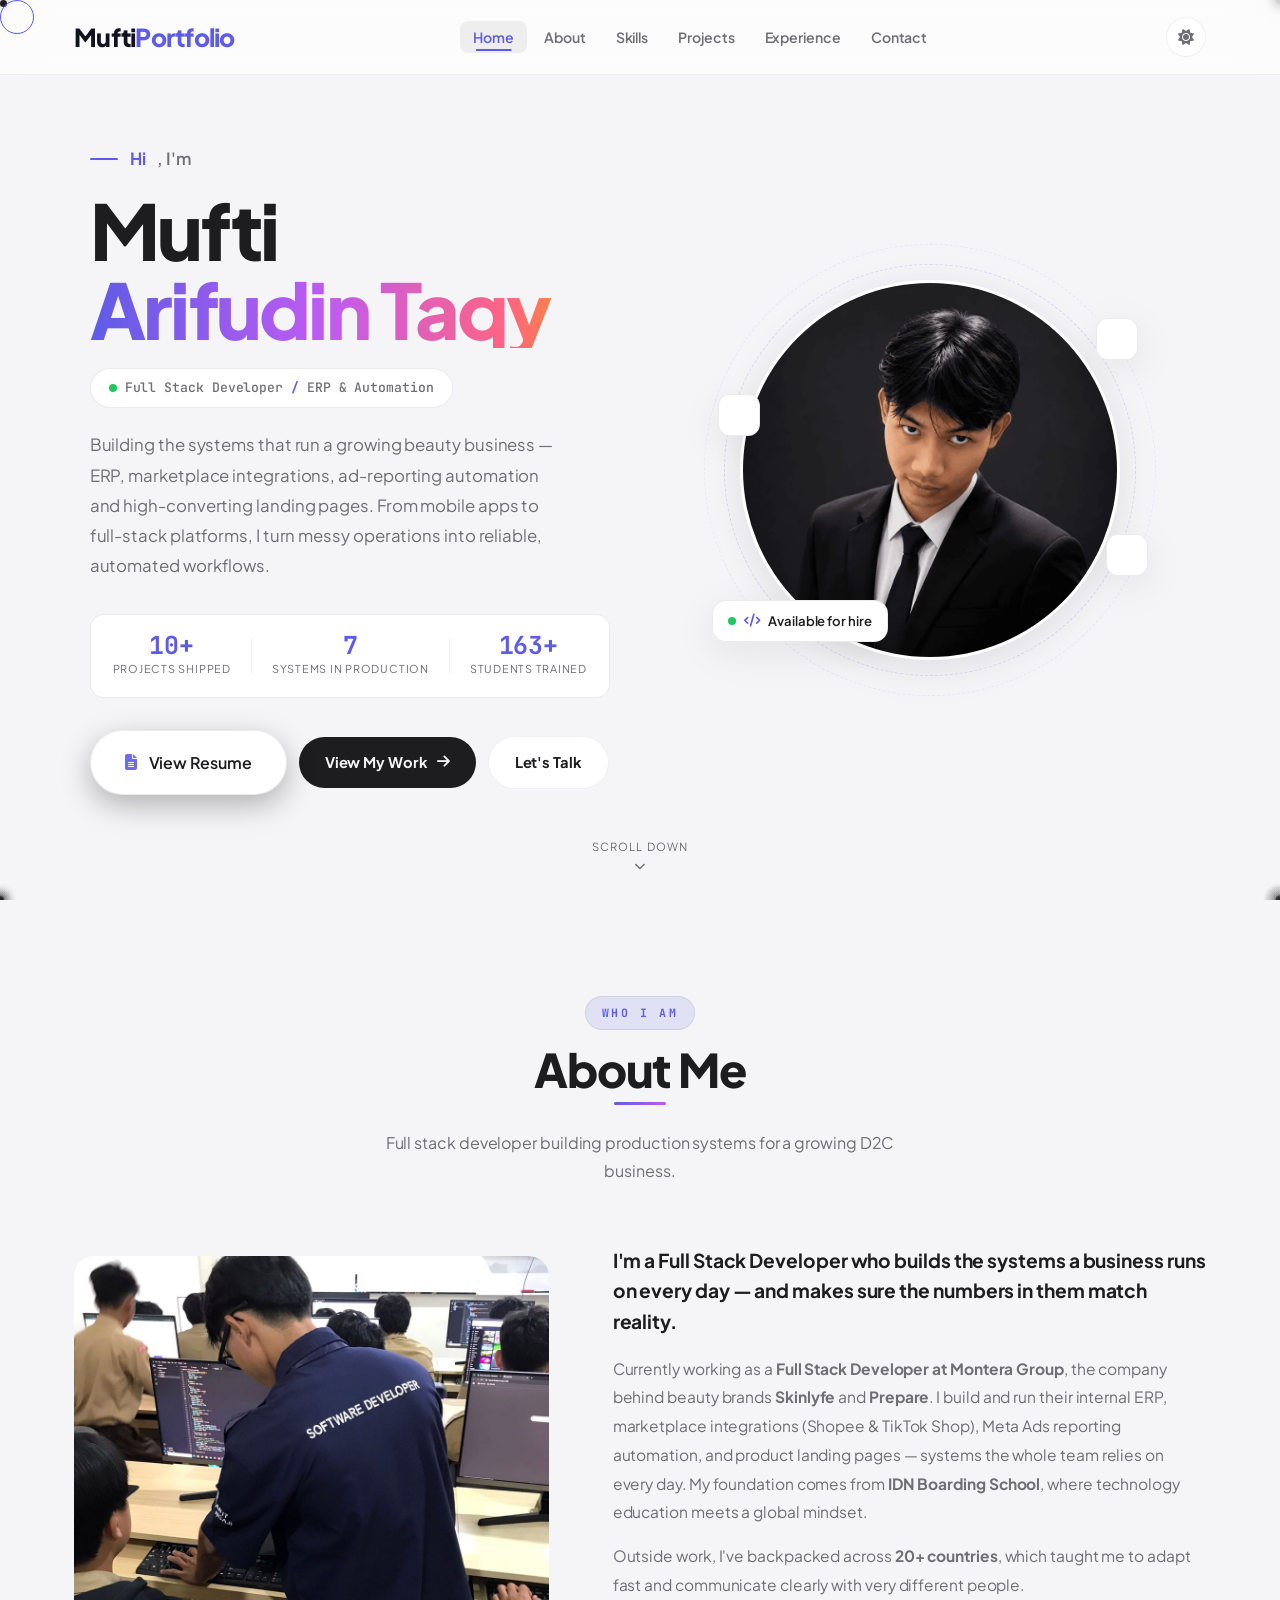
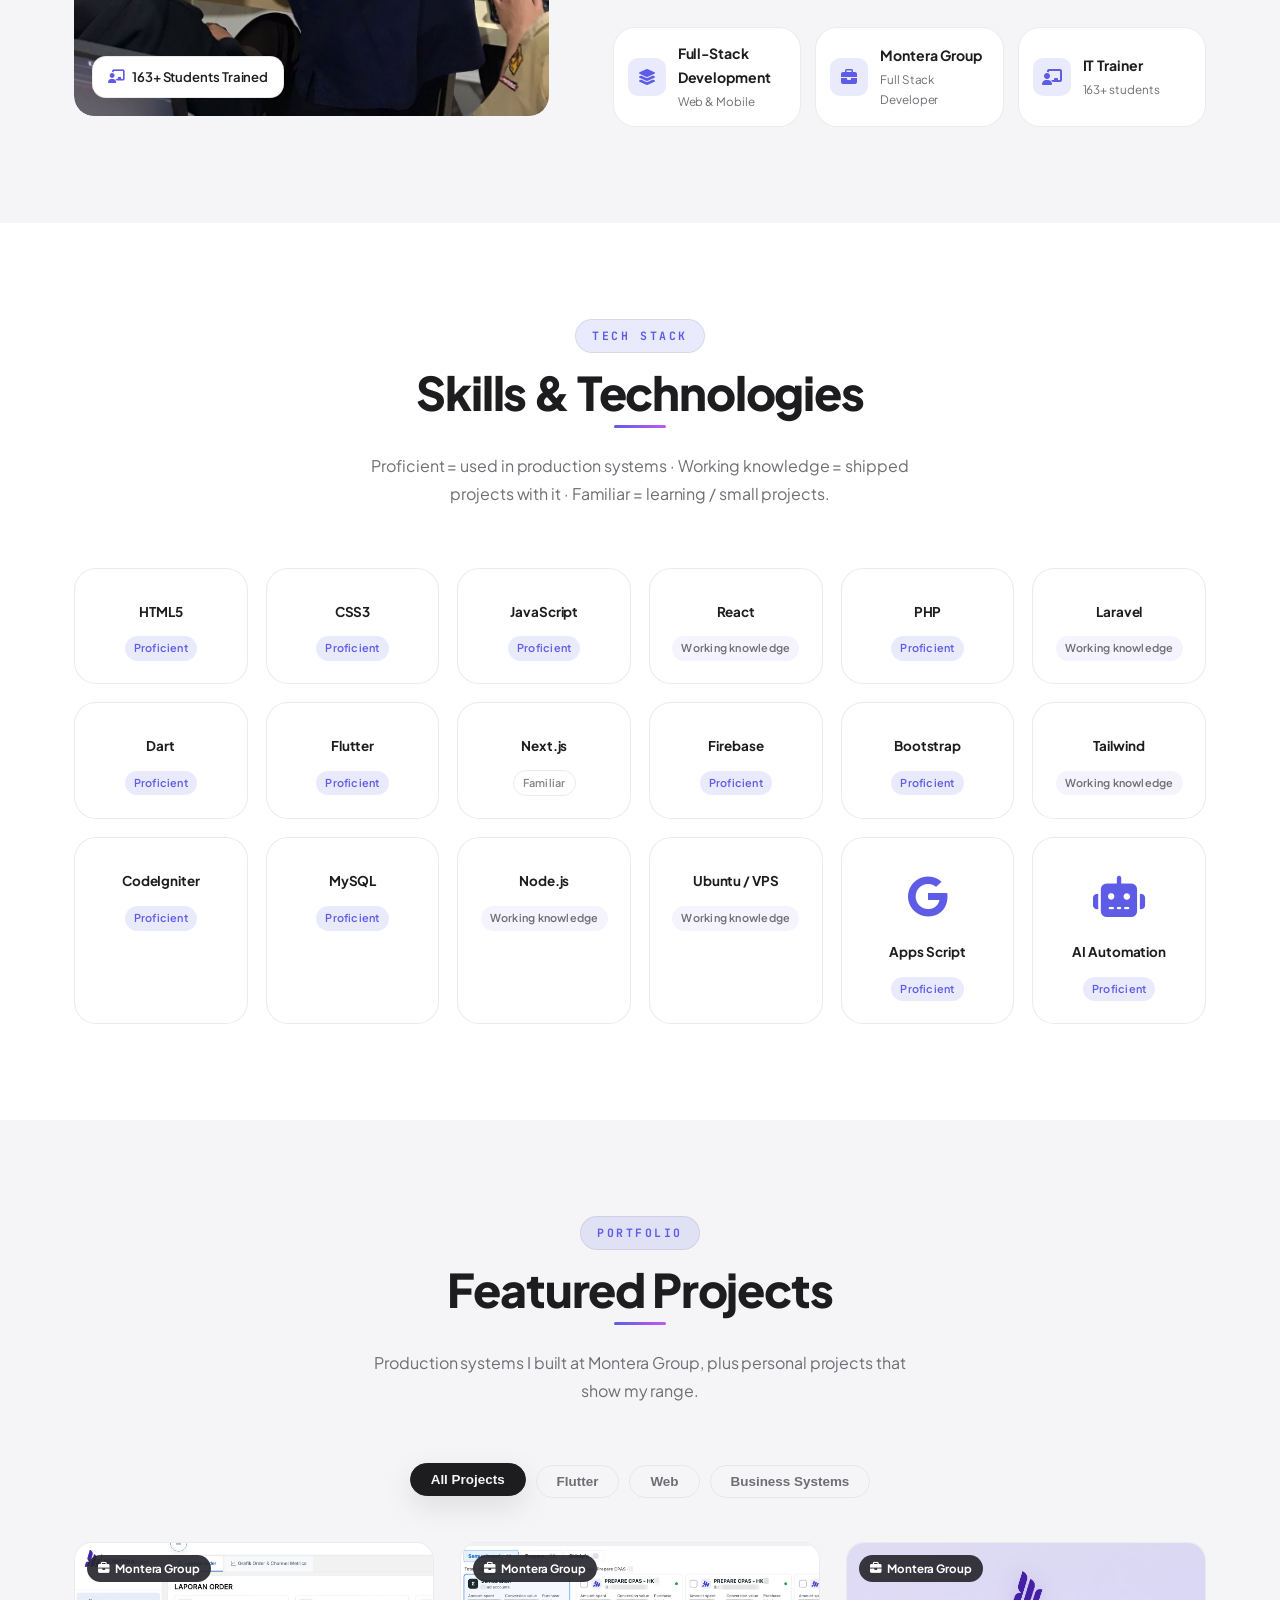
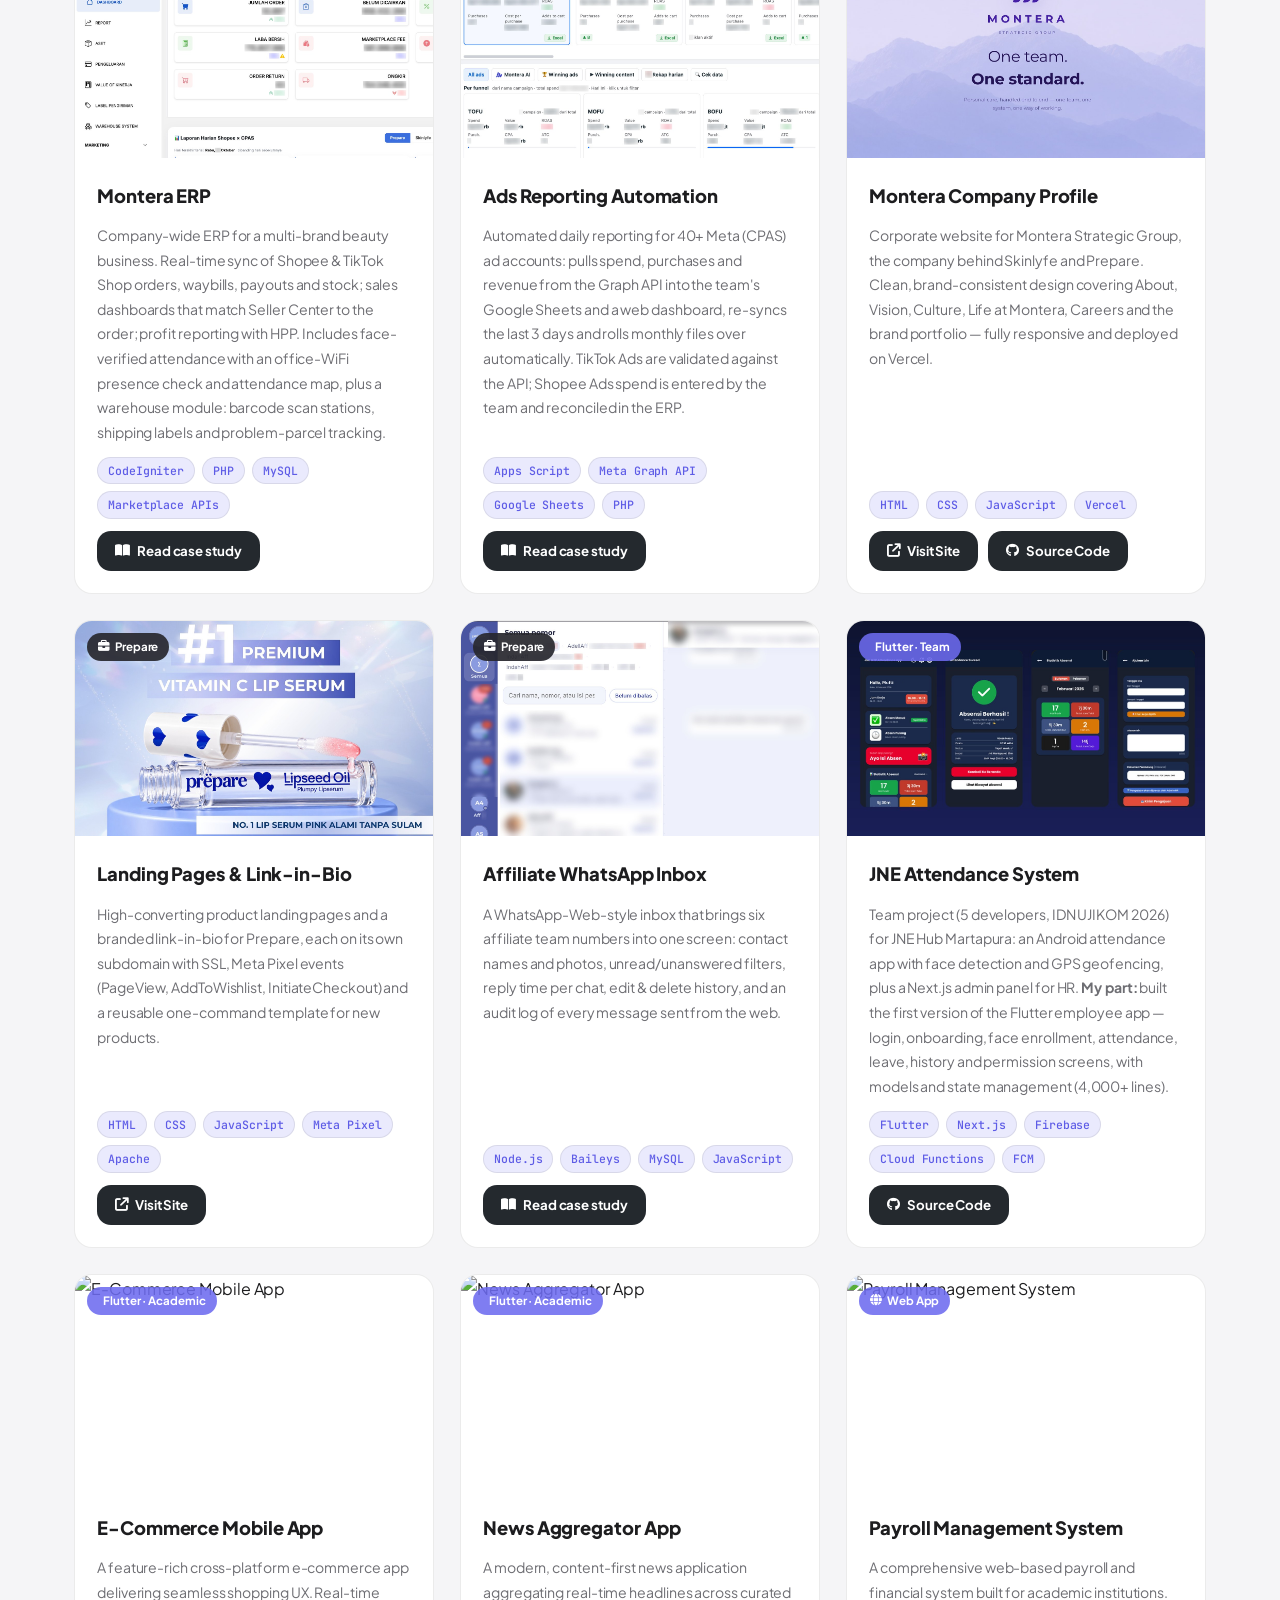
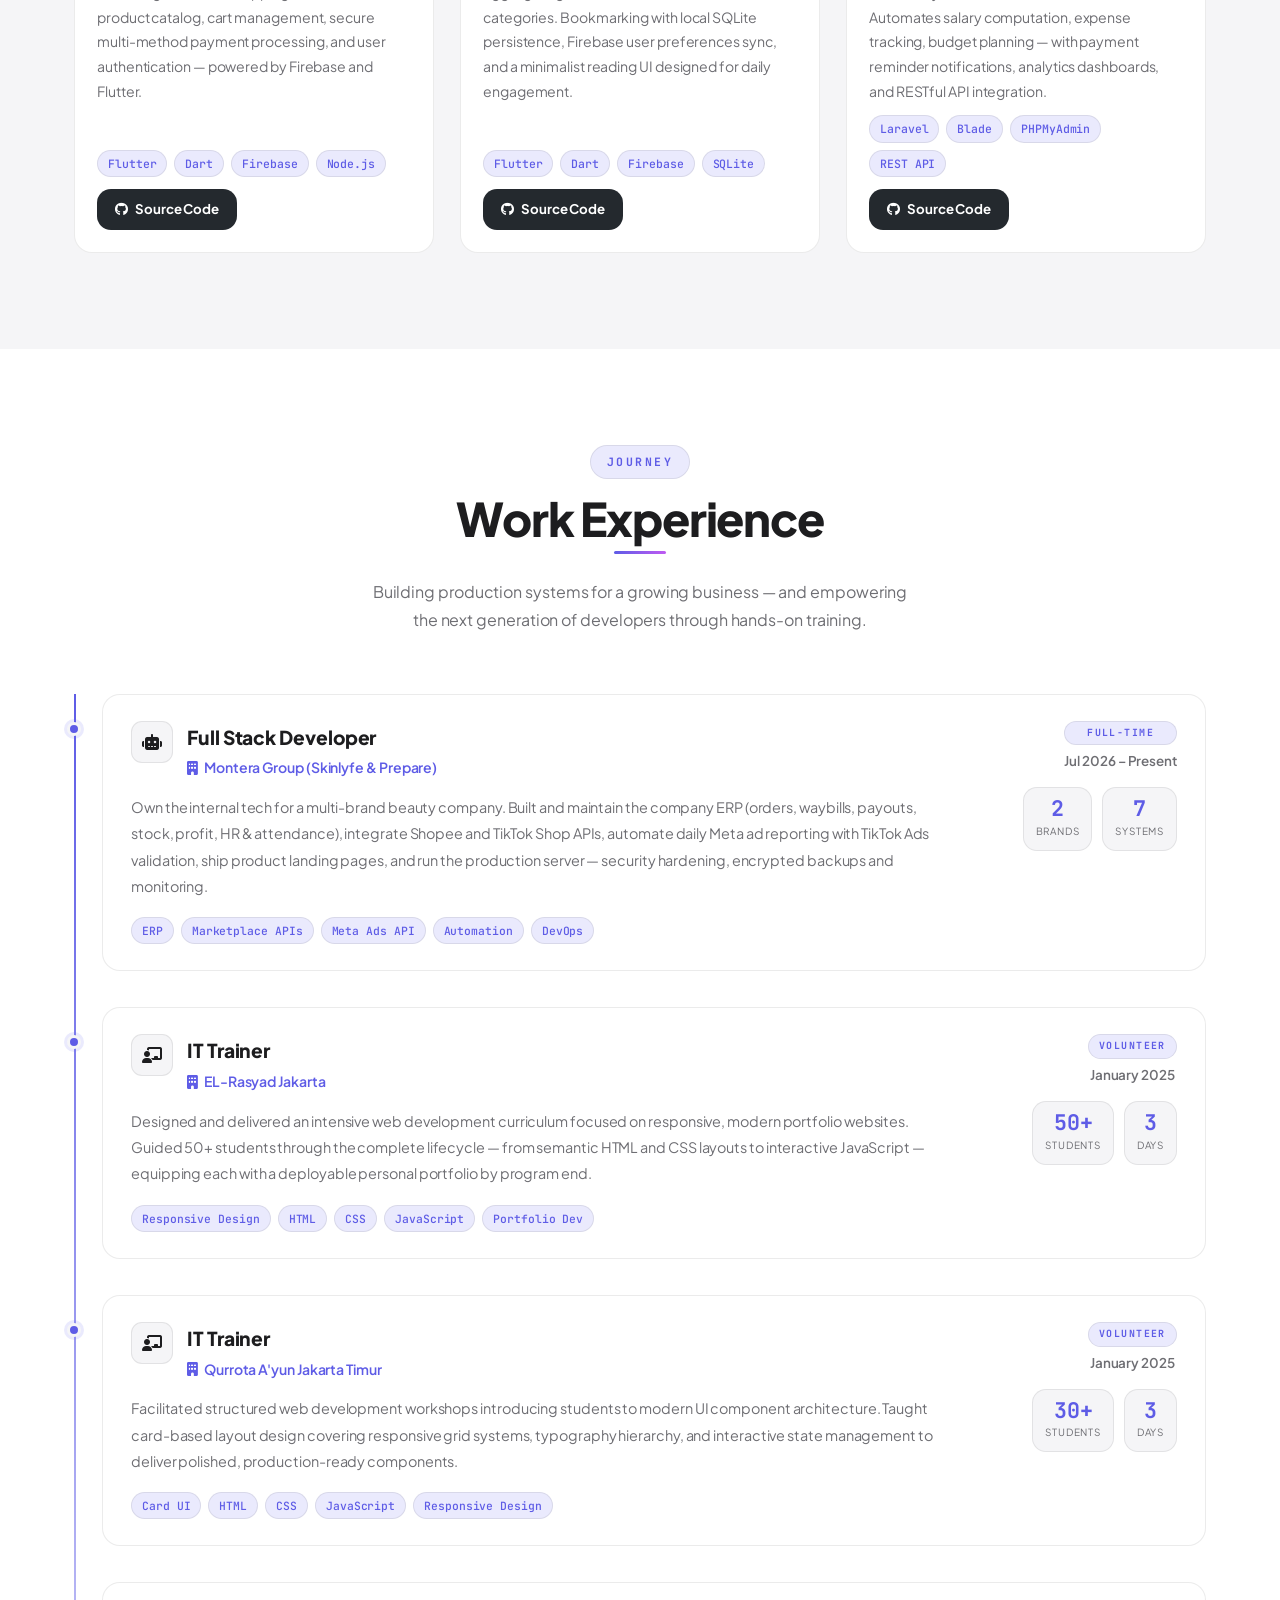
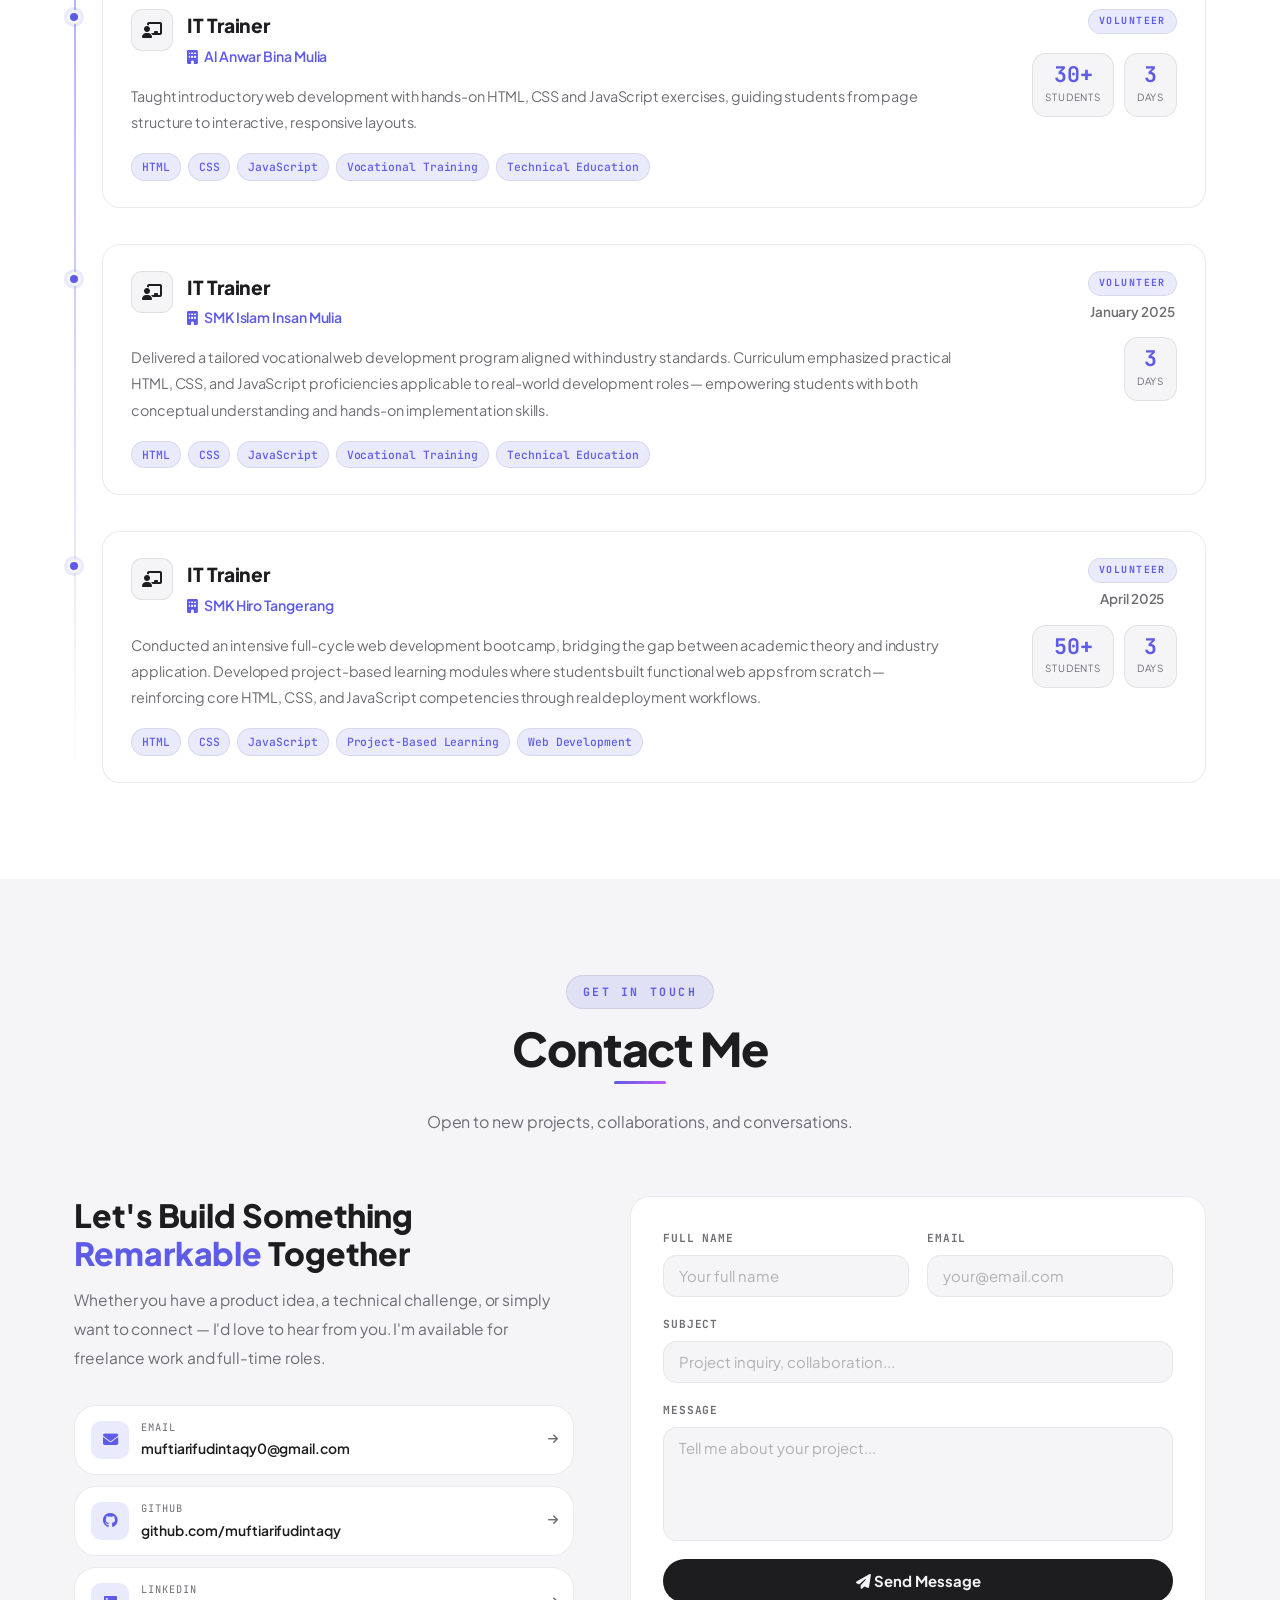
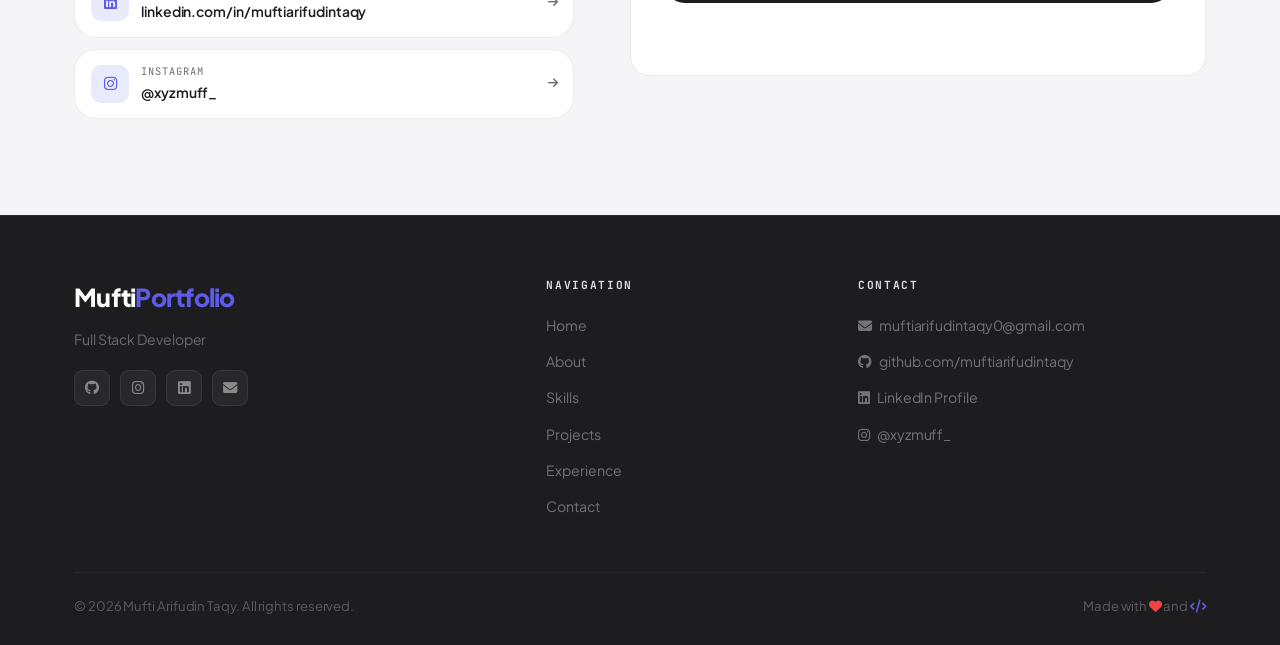
==== index.html @ ab814100 "Case study ERP/Ads/Inbox + revisi audit" ====
<!DOCTYPE html>
<html lang="en" data-theme="light">
<head>
  <meta charset="UTF-8"/>
  <meta name="viewport" content="width=device-width,initial-scale=1.0"/>
  <meta name="description" content="Mufti Arifudin Taqy — Full Stack Developer. ERP systems, marketing automation, landing pages, Flutter, Laravel, React."/>
  <title>Mufti Arifudin Taqy | Full Stack Developer</title>
  <link rel="preconnect" href="https://fonts.googleapis.com"/>
  <link rel="preconnect" href="https://fonts.gstatic.com" crossorigin/>
  <link href="https://fonts.googleapis.com/css2?family=Plus+Jakarta+Sans:wght@300;400;500;600;700;800&family=JetBrains+Mono:wght@400;500;700&display=swap" rel="stylesheet"/>
  <link rel="stylesheet" href="https://cdn.jsdelivr.net/gh/devicons/devicon@latest/devicon.min.css"/>
  <link rel="stylesheet" href="https://cdnjs.cloudflare.com/ajax/libs/font-awesome/6.4.0/css/all.min.css"/>
  <link rel="stylesheet" href="style.css"/>
  <link rel="icon" type="image/png" href="assets/images/logo.png"/>
</head>
<body>

<!-- ============================================
     PROFESSIONAL PAGE LOADER
     ============================================ -->
<div id="siteLoader">
  <div class="loader-bg"></div>
  <div class="ld-wrap" role="status" aria-label="Loading portfolio">
    <div class="ld-mark">
      <svg viewBox="0 0 120 120" aria-hidden="true">
        <defs><linearGradient id="ldGrad" x1="0" y1="0" x2="1" y2="1"><stop offset="0" stop-color="#5E5CE6"/><stop offset=".55" stop-color="#BF5AF2"/><stop offset="1" stop-color="#FF6482"/></linearGradient></defs>
        <circle class="ld-track" cx="60" cy="60" r="54"/>
        <circle class="ld-ring" id="loaderRing" cx="60" cy="60" r="54"/>
        <g class="ld-spin"><circle cx="60" cy="60" r="44" class="ld-arcs"/></g>
        <g class="ld-spin2"><circle cx="60" cy="60" r="35" class="ld-ticks"/></g>
      </svg>
      <span class="ld-mono">MT</span>
    </div>
    <div class="ld-name"><span>Mufti</span> <span>Arifudin</span> <span>Taqy</span></div>
    <div class="ld-role">Full Stack Developer</div>
    <div class="ld-meta" aria-hidden="true"><div class="ld-line"><span id="loaderBar"></span></div><span class="ld-pct" id="loaderPct">0%</span></div>
  </div>
</div>

<!-- PARTICLE CANVAS — always behind everything -->
<canvas id="particleCanvas"></canvas>

<!-- Custom Cursor -->
<div class="cursor-dot" id="cursorDot"></div>
<div class="cursor-ring" id="cursorRing"></div>

<!-- HEADER -->
<header class="header" id="header">
  <div class="container">
    <nav class="navbar">
      <a href="#home" class="logo">
        <span class="logo-mufti">Mufti</span><span class="logo-port">Portfolio</span>
      </a>
      <ul class="nav-menu" id="navMenu">
        <li><a href="#home" class="nav-link active">Home</a></li>
        <li><a href="#about" class="nav-link">About</a></li>
        <li><a href="#skills" class="nav-link">Skills</a></li>
        <li><a href="#projects" class="nav-link">Projects</a></li>
        <li><a href="#experience" class="nav-link">Experience</a></li>
        <li><a href="#contact" class="nav-link">Contact</a></li>
      </ul>
      <div class="nav-actions">
        <button class="theme-btn" id="themeBtn" aria-label="Toggle theme">
          <i class="fas fa-sun sun-icon"></i>
          <i class="fas fa-moon moon-icon"></i>
        </button>
        <button class="hamburger" id="hamburger" aria-label="Open menu">
          <span></span><span></span><span></span>
        </button>
      </div>
    </nav>
  </div>
</header>

<!-- MOBILE NAV OVERLAY — separate from header, z-index 1100 -->
<div class="nav-overlay" id="navOverlay">
  <div class="nav-overlay-bg" id="navBg"></div>
  <div class="nav-drawer" id="navDrawer">
    <!-- Drawer Header -->
    <div class="nav-drawer-header">
      <span class="nav-drawer-logo"><span class="dm">Mufti</span><span class="dp">Portfolio</span></span>
      <button class="nav-close-btn" id="navClose" aria-label="Close menu">
        <i class="fas fa-times"></i>
      </button>
    </div>
    <!-- Nav Links -->
    <div class="nav-drawer-links" id="navDrawerLinks">
      <a href="#home" class="nav-drawer-link active-mobile">
        <span class="link-num">01</span>
        <span>Home</span>
        <i class="fas fa-arrow-right link-arrow"></i>
      </a>
      <a href="#about" class="nav-drawer-link">
        <span class="link-num">02</span>
        <span>About</span>
        <i class="fas fa-arrow-right link-arrow"></i>
      </a>
      <a href="#skills" class="nav-drawer-link">
        <span class="link-num">03</span>
        <span>Skills</span>
        <i class="fas fa-arrow-right link-arrow"></i>
      </a>
      <a href="#projects" class="nav-drawer-link">
        <span class="link-num">04</span>
        <span>Projects</span>
        <i class="fas fa-arrow-right link-arrow"></i>
      </a>
      <a href="#experience" class="nav-drawer-link">
        <span class="link-num">05</span>
        <span>Experience</span>
        <i class="fas fa-arrow-right link-arrow"></i>
      </a>
      <a href="#contact" class="nav-drawer-link">
        <span class="link-num">06</span>
        <span>Contact</span>
        <i class="fas fa-arrow-right link-arrow"></i>
      </a>
    </div>
    <!-- Drawer Footer -->
    <div class="nav-drawer-footer">
      <p>Connect with me</p>
      <div class="nav-drawer-socials">
        <a href="https://github.com/muftiarifudintaqy" target="_blank" rel="noopener noreferrer" aria-label="GitHub"><i class="fab fa-github"></i></a>
        <a href="https://www.linkedin.com/in/muftiarifudintaqy" target="_blank" rel="noopener noreferrer" aria-label="LinkedIn"><i class="fab fa-linkedin"></i></a>
        <a href="https://www.instagram.com/xyzmuff_/" target="_blank" rel="noopener noreferrer" aria-label="Instagram"><i class="fab fa-instagram"></i></a>
        <a href="mailto:muftiarifudintaqy0@gmail.com" aria-label="Email"><i class="fas fa-envelope"></i></a>
      </div>
    </div>
  </div>
</div>

<!-- HERO -->
<section id="home" class="hero">
  <div class="container">
    <div class="hero-inner">
      <div class="hero-text">
        <div class="hero-greeting">
          <span class="greeting-dash"></span>
          <span class="greeting-word" id="greetingWord">Hello</span>
          <span class="greeting-im">, I'm</span>
        </div>
        <h1 class="hero-name">
          <span class="name-first">Mufti</span>
          <span class="name-last">Arifudin Taqy</span>
        </h1>
        <div class="hero-role-pill">
          <span class="role-dot"></span>
          <span>Full Stack Developer</span>
          <span class="role-slash">/</span>
          <span>ERP &amp; Automation</span>
        </div>
        <p class="hero-desc">Building the systems that run a growing beauty business — ERP, marketplace integrations, ad-reporting automation and high-converting landing pages. From mobile apps to full-stack platforms, I turn messy operations into reliable, automated workflows.</p>
        <div class="hero-stats">
          <div class="stat-item"><span class="stat-n">10+</span><span class="stat-l">Projects Shipped</span></div>
          <div class="stat-sep"></div>
          <div class="stat-item"><span class="stat-n">7</span><span class="stat-l">Systems in Production</span></div>
          <div class="stat-sep"></div>
          <div class="stat-item"><span class="stat-n">163+</span><span class="stat-l">Students Trained</span></div>
        </div>
       <div class="hero-cta">

  <a 
    href="assets/images/Mufti_Arifudin_Taqy_CV.pdf" 
    target="_blank" rel="noopener noreferrer"
    class="hero-btn resume-btn"
  >
  
  <i class="fa-solid fa-file-lines"></i>
  <span>View Resume</span>
</a>
  <a href="#projects" class="btn-primary">
    <span>View My Work</span>
    <i class="fas fa-arrow-right"></i>
  </a>

  <a href="#contact" class="btn-outline">
    <span>Let's Talk</span>
  </a>
        </div>
      </div>
      <div class="hero-visual">
        <div class="avatar-wrapper">
          <div class="avatar-glow"></div>
          <div class="avatar-orbit orbit-1"></div>
          <div class="avatar-orbit orbit-2"></div>
          <img src="assets/images/mufti-hero.jpg" alt="Mufti Arifudin Taqy" class="avatar-img"/>
          <div class="avatar-badge">
            <span class="badge-dot"></span>
            <i class="fas fa-code"></i>
            <span>Available for hire</span>
          </div>
          <!-- Floating tech icons -->
          <div class="float-icon fi-1"><i class="devicon-flutter-plain"></i></div>
          <div class="float-icon fi-2"><i class="devicon-laravel-plain"></i></div>
          <div class="float-icon fi-3"><i class="devicon-react-original"></i></div>
        </div>
      </div>
    </div>
  </div>
  <div class="scroll-hint"><a href="#about"><span>Scroll Down</span><i class="fas fa-chevron-down"></i></a></div>
</section>

<!-- ABOUT -->
<section id="about" class="about section">
  <div class="container">
    <div class="sec-head center">
      <span class="sec-tag">Who I Am</span>
      <h2 class="sec-title">About Me</h2>
      <p class="sec-sub">Full stack developer building production systems for a growing D2C business.</p>
    </div>
    <div class="about-grid">
      <div class="about-img-col">
        <div class="about-img-wrap">
          <img src="assets/images/mufti-about.jpg" alt="Mufti mentoring students in a coding class" class="about-img" loading="lazy"/>
          <div class="about-img-badge"><i class="fas fa-chalkboard-user"></i><span>163+ Students Trained</span></div>
        </div>
      </div>
      <div class="about-text-col">
        <p class="about-lead">I'm a <strong>Full Stack Developer</strong> who builds the systems a business runs on every day — and makes sure the numbers in them match reality.</p>
        <p class="about-body">Currently working as a <strong>Full Stack Developer at Montera Group</strong>, the company behind beauty brands <strong>Skinlyfe</strong> and <strong>Prepare</strong>. I build and run their internal ERP, marketplace integrations (Shopee &amp; TikTok Shop), Meta Ads reporting automation, and product landing pages — systems the whole team relies on every day. My foundation comes from <strong>IDN Boarding School</strong>, where technology education meets a global mindset.</p>
        <p class="about-body">Outside work, I've backpacked across <strong>20+ countries</strong>, which taught me to adapt fast and communicate clearly with very different people.</p>
        <div class="about-cards">
          <div class="acard"><div class="acard-icon"><i class="fas fa-layer-group"></i></div><div><h4>Full-Stack Development</h4><p>Web & Mobile</p></div></div>
          <div class="acard"><div class="acard-icon"><i class="fas fa-briefcase"></i></div><div><h4>Montera Group</h4><p>Full Stack Developer</p></div></div>
          <div class="acard"><div class="acard-icon"><i class="fas fa-chalkboard-user"></i></div><div><h4>IT Trainer</h4><p>163+ students</p></div></div>
        </div>
      </div>
    </div>
  </div>
</section>

<!-- SKILLS -->
<section id="skills" class="skills section alt-bg">
  <div class="container">
    <div class="sec-head center">
      <span class="sec-tag">Tech Stack</span>
      <h2 class="sec-title">Skills & Technologies</h2>
      <p class="sec-sub">Proficient = used in production systems · Working knowledge = shipped projects with it · Familiar = learning / small projects.</p>
    </div>
    <div class="skills-grid">
      <div class="skill-card" data-delay="0"><div class="sk-icon"><i class="devicon-html5-plain"></i></div><span class="sk-name">HTML5</span><span class="sk-level lv-pro">Proficient</span></div>
      <div class="skill-card" data-delay="1"><div class="sk-icon"><i class="devicon-css3-plain"></i></div><span class="sk-name">CSS3</span><span class="sk-level lv-pro">Proficient</span></div>
      <div class="skill-card" data-delay="2"><div class="sk-icon"><i class="devicon-javascript-plain"></i></div><span class="sk-name">JavaScript</span><span class="sk-level lv-pro">Proficient</span></div>
      <div class="skill-card" data-delay="3"><div class="sk-icon"><i class="devicon-react-original"></i></div><span class="sk-name">React</span><span class="sk-level lv-work">Working knowledge</span></div>
      <div class="skill-card" data-delay="4"><div class="sk-icon"><i class="devicon-php-plain"></i></div><span class="sk-name">PHP</span><span class="sk-level lv-pro">Proficient</span></div>
      <div class="skill-card" data-delay="5"><div class="sk-icon"><i class="devicon-laravel-plain"></i></div><span class="sk-name">Laravel</span><span class="sk-level lv-work">Working knowledge</span></div>
      <div class="skill-card" data-delay="6"><div class="sk-icon"><i class="devicon-dart-plain"></i></div><span class="sk-name">Dart</span><span class="sk-level lv-pro">Proficient</span></div>
      <div class="skill-card" data-delay="7"><div class="sk-icon"><i class="devicon-flutter-plain"></i></div><span class="sk-name">Flutter</span><span class="sk-level lv-pro">Proficient</span></div>
      <div class="skill-card" data-delay="8"><div class="sk-icon"><i class="devicon-nextjs-plain"></i></div><span class="sk-name">Next.js</span><span class="sk-level lv-fam">Familiar</span></div>
      <div class="skill-card" data-delay="9"><div class="sk-icon"><i class="devicon-firebase-plain"></i></div><span class="sk-name">Firebase</span><span class="sk-level lv-pro">Proficient</span></div>
      <div class="skill-card" data-delay="10"><div class="sk-icon"><i class="devicon-bootstrap-plain"></i></div><span class="sk-name">Bootstrap</span><span class="sk-level lv-pro">Proficient</span></div>
      <div class="skill-card" data-delay="11"><div class="sk-icon"><i class="devicon-tailwindcss-plain"></i></div><span class="sk-name">Tailwind</span><span class="sk-level lv-work">Working knowledge</span></div>
      <div class="skill-card" data-delay="12"><div class="sk-icon"><i class="devicon-codeigniter-plain"></i></div><span class="sk-name">CodeIgniter</span><span class="sk-level lv-pro">Proficient</span></div>
      <div class="skill-card" data-delay="13"><div class="sk-icon"><i class="devicon-mysql-plain"></i></div><span class="sk-name">MySQL</span><span class="sk-level lv-pro">Proficient</span></div>
      <div class="skill-card" data-delay="14"><div class="sk-icon"><i class="devicon-nodejs-plain"></i></div><span class="sk-name">Node.js</span><span class="sk-level lv-work">Working knowledge</span></div>
      <div class="skill-card" data-delay="15"><div class="sk-icon"><i class="devicon-linux-plain"></i></div><span class="sk-name">Ubuntu / VPS</span><span class="sk-level lv-work">Working knowledge</span></div>
      <div class="skill-card" data-delay="16"><div class="sk-icon"><i class="fab fa-google"></i></div><span class="sk-name">Apps Script</span><span class="sk-level lv-pro">Proficient</span></div>
      <div class="skill-card" data-delay="17"><div class="sk-icon"><i class="fas fa-robot"></i></div><span class="sk-name">AI Automation</span><span class="sk-level lv-pro">Proficient</span></div>
    </div>
  </div>
</section>

<!-- PROJECTS -->
<section id="projects" class="projects section">
  <div class="container">
    <div class="sec-head center">
      <span class="sec-tag">Portfolio</span>
      <h2 class="sec-title">Featured Projects</h2>
      <p class="sec-sub">Production systems I built at Montera Group, plus personal projects that show my range.</p>
    </div>
    <div class="proj-filter">
      <button class="filter-btn active" data-filter="all">All Projects</button>
      <button class="filter-btn" data-filter="flutter">Flutter</button>
      <button class="filter-btn" data-filter="web">Web</button>
      <button class="filter-btn" data-filter="business">Business Systems</button>
    </div>
    <div class="projects-grid">
      <div class="proj-card" data-category="business">
        <div class="proj-img-wrap">
          <img src="assets/images/proj-erp.jpg" alt="Montera ERP" loading="lazy"/>
          
          <div class="proj-badge biz-badge"><i class="fas fa-briefcase"></i> Montera Group</div>
        </div>
        <div class="proj-body">
          <h3 class="proj-title">Montera ERP</h3>
          <p class="proj-desc">Company-wide ERP for a multi-brand beauty business. Real-time sync of Shopee &amp; TikTok Shop orders, waybills, payouts and stock; sales dashboards that match Seller Center to the order; profit reporting with HPP. Includes face-verified attendance with an office-WiFi presence check and attendance map, plus a warehouse module: barcode scan stations, shipping labels and problem-parcel tracking.</p>
          <div class="proj-tech"><span>CodeIgniter</span><span>PHP</span><span>MySQL</span><span>Marketplace APIs</span></div>
          <a href="case-erp.html" class="proj-cta"><i class="fas fa-book-open"></i> Read case study</a>
        </div>
      </div>
      <div class="proj-card" data-category="business">
        <div class="proj-img-wrap">
          <img src="assets/images/proj-ads.jpg" alt="Ads reporting automation" loading="lazy"/>
          
          <div class="proj-badge biz-badge"><i class="fas fa-briefcase"></i> Montera Group</div>
        </div>
        <div class="proj-body">
          <h3 class="proj-title">Ads Reporting Automation</h3>
          <p class="proj-desc">Automated daily reporting for 40+ Meta (CPAS) ad accounts: pulls spend, purchases and revenue from the Graph API into the team's Google Sheets and a web dashboard, re-syncs the last 3 days and rolls monthly files over automatically. TikTok Ads are validated against the API; Shopee Ads spend is entered by the team and reconciled in the ERP.</p>
          <div class="proj-tech"><span>Apps Script</span><span>Meta Graph API</span><span>Google Sheets</span><span>PHP</span></div>
          <a href="case-ads.html" class="proj-cta"><i class="fas fa-book-open"></i> Read case study</a>
        </div>
      </div>
      <div class="proj-card" data-category="web">
        <div class="proj-img-wrap">
          <img src="assets/images/proj-company.jpg" alt="Montera Group company profile" loading="lazy"/>
          <div class="proj-overlay"><a href="https://montera-group.vercel.app" target="_blank" rel="noopener noreferrer" class="overlay-btn"><i class="fas fa-arrow-up-right-from-square"></i> Visit Site</a></div>
          <div class="proj-badge biz-badge"><i class="fas fa-briefcase"></i> Montera Group</div>
        </div>
        <div class="proj-body">
          <h3 class="proj-title">Montera Company Profile</h3>
          <p class="proj-desc">Corporate website for Montera Strategic Group, the company behind Skinlyfe and Prepare. Clean, brand-consistent design covering About, Vision, Culture, Life at Montera, Careers and the brand portfolio — fully responsive and deployed on Vercel.</p>
          <div class="proj-tech"><span>HTML</span><span>CSS</span><span>JavaScript</span><span>Vercel</span></div>
          <div class="proj-ctas">
            <a href="https://montera-group.vercel.app" class="proj-cta" target="_blank" rel="noopener noreferrer"><i class="fas fa-arrow-up-right-from-square"></i> Visit Site</a>
            <a href="https://github.com/muftiarifudintaqy/Company_profile_montera" class="proj-cta" target="_blank" rel="noopener noreferrer"><i class="fab fa-github"></i> Source Code</a>
          </div>
        </div>
      </div>
      <div class="proj-card" data-category="business">
        <div class="proj-img-wrap">
          <img src="assets/images/proj-lp.jpg" alt="Landing pages and link in bio" loading="lazy"/>
          <div class="proj-overlay"><a href="https://prepareofficial.com" target="_blank" rel="noopener noreferrer" class="overlay-btn"><i class="fas fa-arrow-up-right-from-square"></i> Visit Site</a></div>
          <div class="proj-badge biz-badge"><i class="fas fa-briefcase"></i> Prepare</div>
        </div>
        <div class="proj-body">
          <h3 class="proj-title">Landing Pages &amp; Link-in-Bio</h3>
          <p class="proj-desc">High-converting product landing pages and a branded link-in-bio for Prepare, each on its own subdomain with SSL, Meta Pixel events (PageView, AddToWishlist, InitiateCheckout) and a reusable one-command template for new products.</p>
          <div class="proj-tech"><span>HTML</span><span>CSS</span><span>JavaScript</span><span>Meta Pixel</span><span>Apache</span></div>
          <a href="https://prepareofficial.com" class="proj-cta" target="_blank" rel="noopener noreferrer"><i class="fas fa-arrow-up-right-from-square"></i> Visit Site</a>
        </div>
      </div>
      <div class="proj-card" data-category="business">
        <div class="proj-img-wrap">
          <img src="assets/images/proj-affiliate.jpg" alt="Affiliate WhatsApp inbox" loading="lazy"/>
          
          <div class="proj-badge biz-badge"><i class="fas fa-briefcase"></i> Prepare</div>
        </div>
        <div class="proj-body">
          <h3 class="proj-title">Affiliate WhatsApp Inbox</h3>
          <p class="proj-desc">A WhatsApp-Web-style inbox that brings six affiliate team numbers into one screen: contact names and photos, unread/unanswered filters, reply time per chat, edit &amp; delete history, and an audit log of every message sent from the web.</p>
          <div class="proj-tech"><span>Node.js</span><span>Baileys</span><span>MySQL</span><span>JavaScript</span></div>
          <a href="case-inbox.html" class="proj-cta"><i class="fas fa-book-open"></i> Read case study</a>
        </div>
      </div>
      <!-- JNE Attendance -->
      <div class="proj-card" data-category="flutter">
        <div class="proj-img-wrap">
          <img src="assets/images/proj-jne.jpg" alt="JNE Attendance System" loading="lazy"/>
          <div class="proj-overlay"><a href="https://github.com/NabihanN06/jne_attandance" target="_blank" rel="noopener noreferrer" class="overlay-btn"><i class="fab fa-github"></i> View Code</a></div>
          <div class="proj-badge flutter-badge"><i class="devicon-flutter-plain"></i> Flutter · Team</div>
        </div>
        <div class="proj-body">
          <h3 class="proj-title">JNE Attendance System</h3>
          <p class="proj-desc">Team project (5 developers, IDN UJIKOM 2026) for JNE Hub Martapura: an Android attendance app with face detection and GPS geofencing, plus a Next.js admin panel for HR. <strong>My part:</strong> built the first version of the Flutter employee app — login, onboarding, face enrollment, attendance, leave, history and permission screens, with models and state management (4,000+ lines).</p>
          <div class="proj-tech"><span>Flutter</span><span>Next.js</span><span>Firebase</span><span>Cloud Functions</span><span>FCM</span></div>
          <a href="https://github.com/NabihanN06/jne_attandance" class="proj-cta" target="_blank" rel="noopener noreferrer"><i class="fab fa-github"></i> Source Code</a>
        </div>
      </div>
      <!-- E-commerce -->
      <div class="proj-card" data-category="flutter">
        <div class="proj-img-wrap">
          <img src="https://images.unsplash.com/photo-1512941937669-90a1b58e7e9c?w=700&q=80&fit=crop" alt="E-Commerce Mobile App"/>
          <div class="proj-overlay"><a href="https://github.com/muftiarifudintaqy/E-commerce_flutter.git" target="_blank" rel="noopener noreferrer" class="overlay-btn"><i class="fab fa-github"></i> View Code</a></div>
          <div class="proj-badge flutter-badge"><i class="devicon-flutter-plain"></i> Flutter · Academic</div>
        </div>
        <div class="proj-body">
          <h3 class="proj-title">E-Commerce Mobile App</h3>
          <p class="proj-desc">A feature-rich cross-platform e-commerce app delivering seamless shopping UX. Real-time product catalog, cart management, secure multi-method payment processing, and user authentication — powered by Firebase and Flutter.</p>
          <div class="proj-tech"><span>Flutter</span><span>Dart</span><span>Firebase</span><span>Node.js</span></div>
          <a href="https://github.com/muftiarifudintaqy/E-commerce_flutter.git" class="proj-cta" target="_blank" rel="noopener noreferrer"><i class="fab fa-github"></i> Source Code</a>
        </div>
      </div>
      <!-- News App -->
      <div class="proj-card" data-category="flutter">
        <div class="proj-img-wrap">
          <img src="https://images.unsplash.com/photo-1504711434969-e33886168f5c?w=700&q=80&fit=crop" alt="News Aggregator App"/>
          <div class="proj-overlay"><a href="https://github.com/muftiarifudintaqy/news_app.git" target="_blank" rel="noopener noreferrer" class="overlay-btn"><i class="fab fa-github"></i> View Code</a></div>
          <div class="proj-badge flutter-badge"><i class="devicon-flutter-plain"></i> Flutter · Academic</div>
        </div>
        <div class="proj-body">
          <h3 class="proj-title">News Aggregator App</h3>
          <p class="proj-desc">A modern, content-first news application aggregating real-time headlines across curated categories. Bookmarking with local SQLite persistence, Firebase user preferences sync, and a minimalist reading UI designed for daily engagement.</p>
          <div class="proj-tech"><span>Flutter</span><span>Dart</span><span>Firebase</span><span>SQLite</span></div>
          <a href="https://github.com/muftiarifudintaqy/news_app.git" class="proj-cta" target="_blank" rel="noopener noreferrer"><i class="fab fa-github"></i> Source Code</a>
        </div>
      </div>
      <!-- Payroll -->
      <div class="proj-card" data-category="web">
        <div class="proj-img-wrap">
          <img src="https://images.unsplash.com/photo-1460925895917-afdab827c52f?w=700&q=80&fit=crop" alt="Payroll Management System"/>
          <div class="proj-overlay"><a href="https://github.com/muftiarifudintaqy/payrollrawr.git" target="_blank" rel="noopener noreferrer" class="overlay-btn"><i class="fab fa-github"></i> View Code</a></div>
          <div class="proj-badge web-badge"><i class="fas fa-globe"></i> Web App</div>
        </div>
        <div class="proj-body">
          <h3 class="proj-title">Payroll Management System</h3>
          <p class="proj-desc">A comprehensive web-based payroll and financial system built for academic institutions. Automates salary computation, expense tracking, budget planning — with payment reminder notifications, analytics dashboards, and RESTful API integration.</p>
          <div class="proj-tech"><span>Laravel</span><span>Blade</span><span>PHPMyAdmin</span><span>REST API</span></div>
          <a href="https://github.com/muftiarifudintaqy/payrollrawr.git" class="proj-cta" target="_blank" rel="noopener noreferrer"><i class="fab fa-github"></i> Source Code</a>
        </div>
      </div>
    </div>
  </div>
</section>

<!-- EXPERIENCE -->
<section id="experience" class="experience section alt-bg">
  <div class="container">
    <div class="sec-head center">
      <span class="sec-tag">Journey</span>
      <h2 class="sec-title">Work Experience</h2>
      <p class="sec-sub">Building production systems for a growing business — and empowering the next generation of developers through hands-on training.</p>
    </div>
    <div class="timeline">

      <div class="tl-item">
        <div class="tl-dot"></div>
        <div class="tl-card">
          <div class="tl-main">
            <div class="tl-hdr"><div class="tl-icon"><i class="fas fa-robot"></i></div><div><h3 class="tl-title">Full Stack Developer</h3><div class="tl-company"><i class="fas fa-building"></i>Montera Group (Skinlyfe &amp; Prepare)</div></div></div>
            <p class="tl-desc">Own the internal tech for a multi-brand beauty company. Built and maintain the company ERP (orders, waybills, payouts, stock, profit, HR &amp; attendance), integrate Shopee and TikTok Shop APIs, automate daily Meta ad reporting with TikTok Ads validation, ship product landing pages, and run the production server — security hardening, encrypted backups and monitoring.</p>
            <div class="tl-tags"><span>ERP</span><span>Marketplace APIs</span><span>Meta Ads API</span><span>Automation</span><span>DevOps</span></div>
          </div>
          <div class="tl-side">
            <div class="tl-badge-vol"><span class="vol-lbl">FULL-TIME</span><span class="vol-date">Jul 2026 – Present</span></div>
            <div class="tl-stats"><div class="ts"><span class="ts-n">2</span><span class="ts-l">Brands</span></div><div class="ts"><span class="ts-n">7</span><span class="ts-l">Systems</span></div></div>
          </div>
        </div>
      </div>

      <div class="tl-item">
        <div class="tl-dot"></div>
        <div class="tl-card">
          <div class="tl-main">
            <div class="tl-hdr"><div class="tl-icon"><i class="fas fa-chalkboard-teacher"></i></div><div><h3 class="tl-title">IT Trainer</h3><div class="tl-company"><i class="fas fa-building"></i>EL-Rasyad Jakarta</div></div></div>
            <p class="tl-desc">Designed and delivered an intensive web development curriculum focused on responsive, modern portfolio websites. Guided 50+ students through the complete lifecycle — from semantic HTML and CSS layouts to interactive JavaScript — equipping each with a deployable personal portfolio by program end.</p>
            <div class="tl-tags"><span>Responsive Design</span><span>HTML</span><span>CSS</span><span>JavaScript</span><span>Portfolio Dev</span></div>
          </div>
          <div class="tl-side">
            <div class="tl-badge-vol"><span class="vol-lbl">VOLUNTEER</span><span class="vol-date">January 2025</span></div>
            <div class="tl-stats"><div class="ts"><span class="ts-n">50+</span><span class="ts-l">Students</span></div><div class="ts"><span class="ts-n">3</span><span class="ts-l">Days</span></div></div>
          </div>
        </div>
      </div>

      <div class="tl-item">
        <div class="tl-dot"></div>
        <div class="tl-card">
          <div class="tl-main">
            <div class="tl-hdr"><div class="tl-icon"><i class="fas fa-chalkboard-teacher"></i></div><div><h3 class="tl-title">IT Trainer</h3><div class="tl-company"><i class="fas fa-building"></i>Qurrota A'yun Jakarta Timur</div></div></div>
            <p class="tl-desc">Facilitated structured web development workshops introducing students to modern UI component architecture. Taught card-based layout design covering responsive grid systems, typography hierarchy, and interactive state management to deliver polished, production-ready components.</p>
            <div class="tl-tags"><span>Card UI</span><span>HTML</span><span>CSS</span><span>JavaScript</span><span>Responsive Design</span></div>
          </div>
          <div class="tl-side">
            <div class="tl-badge-vol"><span class="vol-lbl">VOLUNTEER</span><span class="vol-date">January 2025</span></div>
            <div class="tl-stats"><div class="ts"><span class="ts-n">30+</span><span class="ts-l">Students</span></div><div class="ts"><span class="ts-n">3</span><span class="ts-l">Days</span></div></div>
          </div>
        </div>
      </div>

      <div class="tl-item">
        <div class="tl-dot"></div>
        <div class="tl-card">
          <div class="tl-main">
            <div class="tl-hdr"><div class="tl-icon"><i class="fas fa-chalkboard-teacher"></i></div><div><h3 class="tl-title">IT Trainer</h3><div class="tl-company"><i class="fas fa-building"></i>Al Anwar Bina Mulia</div></div></div>
            <p class="tl-desc">Taught introductory web development with hands-on HTML, CSS and JavaScript exercises, guiding students from page structure to interactive, responsive layouts.</p>
            <div class="tl-tags"><span>HTML</span><span>CSS</span><span>JavaScript</span><span>Vocational Training</span><span>Technical Education</span></div>
          </div>
          <div class="tl-side">
            <div class="tl-badge-vol"><span class="vol-lbl">VOLUNTEER</span></div>
            <div class="tl-stats"><div class="ts"><span class="ts-n">30+</span><span class="ts-l">Students</span></div><div class="ts"><span class="ts-n">3</span><span class="ts-l">Days</span></div></div>
            
          </div>
        </div>
      </div>

      <div class="tl-item">
        <div class="tl-dot"></div>
        <div class="tl-card">
          <div class="tl-main">
            <div class="tl-hdr"><div class="tl-icon"><i class="fas fa-chalkboard-teacher"></i></div><div><h3 class="tl-title">IT Trainer</h3><div class="tl-company"><i class="fas fa-building"></i>SMK Islam Insan Mulia</div></div></div>
            <p class="tl-desc">Delivered a tailored vocational web development program aligned with industry standards. Curriculum emphasized practical HTML, CSS, and JavaScript proficiencies applicable to real-world development roles — empowering students with both conceptual understanding and hands-on implementation skills.</p>
            <div class="tl-tags"><span>HTML</span><span>CSS</span><span>JavaScript</span><span>Vocational Training</span><span>Technical Education</span></div>
          </div>
          <div class="tl-side">
            <div class="tl-badge-vol"><span class="vol-lbl">VOLUNTEER</span><span class="vol-date">January 2025</span></div>
            <div class="tl-stats"><div class="ts"><span class="ts-n">3</span><span class="ts-l">Days</span></div></div>
          </div>
        </div>
      </div>

      <div class="tl-item">
        <div class="tl-dot"></div>
        <div class="tl-card">
          <div class="tl-main">
            <div class="tl-hdr"><div class="tl-icon"><i class="fas fa-chalkboard-teacher"></i></div><div><h3 class="tl-title">IT Trainer</h3><div class="tl-company"><i class="fas fa-building"></i>SMK Hiro Tangerang</div></div></div>
            <p class="tl-desc">Conducted an intensive full-cycle web development bootcamp, bridging the gap between academic theory and industry application. Developed project-based learning modules where students built functional web apps from scratch — reinforcing core HTML, CSS, and JavaScript competencies through real deployment workflows.</p>
            <div class="tl-tags"><span>HTML</span><span>CSS</span><span>JavaScript</span><span>Project-Based Learning</span><span>Web Development</span></div>
          </div>
          <div class="tl-side">
            <div class="tl-badge-vol"><span class="vol-lbl">VOLUNTEER</span><span class="vol-date">April 2025</span></div>
            <div class="tl-stats"><div class="ts"><span class="ts-n">50+</span><span class="ts-l">Students</span></div><div class="ts"><span class="ts-n">3</span><span class="ts-l">Days</span></div></div>
          </div>
        </div>
      </div>

    </div>
  </div>
</section>

<!-- CONTACT -->
<section id="contact" class="contact section">
  <div class="container">
    <div class="sec-head center">
      <span class="sec-tag">Get In Touch</span>
      <h2 class="sec-title">Contact Me</h2>
      <p class="sec-sub">Open to new projects, collaborations, and conversations.</p>
    </div>
    <div class="contact-grid">
      <div class="contact-info">
        <h3 class="contact-hl">Let's Build Something <em>Remarkable</em> Together</h3>
        <p class="contact-body">Whether you have a product idea, a technical challenge, or simply want to connect — I'd love to hear from you. I'm available for freelance work and full-time roles.</p>
        <div class="contact-links">
          <a href="mailto:muftiarifudintaqy0@gmail.com" class="clink">
            <div class="cl-ico"><i class="fas fa-envelope"></i></div>
            <div class="cl-txt"><span class="cl-lbl">Email</span><span class="cl-val">muftiarifudintaqy0@gmail.com</span></div>
            <i class="fas fa-arrow-right cl-arr"></i>
          </a>
          <a href="https://github.com/muftiarifudintaqy" target="_blank" rel="noopener noreferrer" class="clink">
            <div class="cl-ico"><i class="fab fa-github"></i></div>
            <div class="cl-txt"><span class="cl-lbl">GitHub</span><span class="cl-val">github.com/muftiarifudintaqy</span></div>
            <i class="fas fa-arrow-right cl-arr"></i>
          </a>
          <a href="https://www.linkedin.com/in/muftiarifudintaqy" target="_blank" rel="noopener noreferrer" class="clink">
            <div class="cl-ico"><i class="fab fa-linkedin"></i></div>
            <div class="cl-txt"><span class="cl-lbl">LinkedIn</span><span class="cl-val">linkedin.com/in/muftiarifudintaqy</span></div>
            <i class="fas fa-arrow-right cl-arr"></i>
          </a>
          <a href="https://www.instagram.com/xyzmuff_/" target="_blank" rel="noopener noreferrer" class="clink">
            <div class="cl-ico"><i class="fab fa-instagram"></i></div>
            <div class="cl-txt"><span class="cl-lbl">Instagram</span><span class="cl-val">@xyzmuff_</span></div>
            <i class="fas fa-arrow-right cl-arr"></i>
          </a>
        </div>
      </div>
      <div class="contact-form-wrap">
        <form id="contactForm" class="contact-form">
          <div class="form-row">
            <div class="form-field"><label>Full Name</label><input type="text" name="name" required placeholder="Your full name"/></div>
            <div class="form-field"><label>Email</label><input type="email" name="email" required placeholder="your@email.com"/></div>
          </div>
          <div class="form-field"><label>Subject</label><input type="text" name="subject" placeholder="Project inquiry, collaboration..."/></div>
          <div class="form-field"><label>Message</label><textarea name="message" rows="5" required placeholder="Tell me about your project..."></textarea></div>
          <button type="submit" class="form-submit" id="formSubmit">
            <span class="st-txt"><i class="fas fa-paper-plane"></i> Send Message</span>
            <span class="st-load" style="display:none"><i class="fas fa-spinner fa-spin"></i> Sending...</span>
          </button>
          <div id="formMsg" class="form-msg"></div>
        </form>
      </div>
    </div>
  </div>
</section>

<!-- FOOTER -->
<footer class="footer">
  <div class="container">
    <div class="footer-inner">
      <div class="footer-brand">
        <a href="#home" class="logo"><span class="logo-mufti">Mufti</span><span class="logo-port">Portfolio</span></a>
        <p>Full Stack Developer</p>
        <div class="footer-socials">
          <a href="https://github.com/muftiarifudintaqy" target="_blank" rel="noopener noreferrer" aria-label="GitHub"><i class="fab fa-github"></i></a>
          <a href="https://www.instagram.com/xyzmuff_/" target="_blank" rel="noopener noreferrer" aria-label="Instagram"><i class="fab fa-instagram"></i></a>
          <a href="https://www.linkedin.com/in/muftiarifudintaqy" target="_blank" rel="noopener noreferrer" aria-label="LinkedIn"><i class="fab fa-linkedin"></i></a>
          <a href="mailto:muftiarifudintaqy0@gmail.com" aria-label="Email"><i class="fas fa-envelope"></i></a>
        </div>
      </div>
      <div class="footer-nav">
        <h4>Navigation</h4>
        <ul>
          <li><a href="#home">Home</a></li>
          <li><a href="#about">About</a></li>
          <li><a href="#skills">Skills</a></li>
          <li><a href="#projects">Projects</a></li>
          <li><a href="#experience">Experience</a></li>
          <li><a href="#contact">Contact</a></li>
        </ul>
      </div>
      <div class="footer-contact-col">
        <h4>Contact</h4>
        <ul>
          <li><a href="mailto:muftiarifudintaqy0@gmail.com"><i class="fas fa-envelope"></i> muftiarifudintaqy0@gmail.com</a></li>
          <li><a href="https://github.com/muftiarifudintaqy" target="_blank" rel="noopener noreferrer"><i class="fab fa-github"></i> github.com/muftiarifudintaqy</a></li>
          <li><a href="https://www.linkedin.com/in/muftiarifudintaqy" target="_blank" rel="noopener noreferrer"><i class="fab fa-linkedin"></i> LinkedIn Profile</a></li>
          <li><a href="https://www.instagram.com/xyzmuff_/" target="_blank" rel="noopener noreferrer"><i class="fab fa-instagram"></i> @xyzmuff_</a></li>
        </ul>
      </div>
    </div>
    <div class="footer-btm">
      <p>&copy; <span id="yr"></span> Mufti Arifudin Taqy. All rights reserved.</p>
      <p>Made with <i class="fas fa-heart"></i> and <i class="fas fa-code"></i></p>
    </div>
  </div>
</footer>

<script>
// =============================================
// PARTICLE NETWORK BACKGROUND
// =============================================
(function(){
  const canvas = document.getElementById('particleCanvas');
  const ctx = canvas.getContext('2d');
  let W, H, pts = [];

  function resize(){
    W = canvas.width = window.innerWidth;
    H = canvas.height = window.innerHeight;
  }
  resize();
  window.addEventListener('resize', resize);

  // Create more particles, bigger, and brighter
  for(let i=0;i<90;i++){
    pts.push({
      x: Math.random()*W, y: Math.random()*H,
      r: Math.random()*3+1.5,
      vx:(Math.random()-0.5)*0.5,
      vy:(Math.random()-0.5)*0.5,
      pulse: Math.random()*Math.PI*2
    });
  }

  function draw(){
    ctx.clearRect(0,0,W,H);
    const isDark = document.documentElement.getAttribute('data-theme') !== 'light';
    // Brighter colors for both modes
    const dotColor = isDark ? '255,255,255' : '29,29,31';
    const lineColor = isDark ? '255,255,255' : '29,29,31';
    const dotAlpha = isDark ? 0.18 : 0.10;
    const lineAlphaMax = isDark ? 0.06 : 0.05;

    pts.forEach(p=>{
      p.x+=p.vx; p.y+=p.vy;
      p.pulse+=0.04;
      if(p.x<0)p.x=W; if(p.x>W)p.x=0;
      if(p.y<0)p.y=H; if(p.y>H)p.y=0;
      // Pulsing glow dot
      const pulse = 0.6 + Math.sin(p.pulse)*0.4;
      // Outer glow
      const grad = ctx.createRadialGradient(p.x,p.y,0,p.x,p.y,p.r*4);
      grad.addColorStop(0, `rgba(${dotColor},${dotAlpha*pulse})`);
      grad.addColorStop(1, `rgba(${dotColor},0)`);
      ctx.beginPath(); ctx.arc(p.x,p.y,p.r*4,0,Math.PI*2);
      ctx.fillStyle=grad; ctx.fill();
      // Core dot
      ctx.beginPath(); ctx.arc(p.x,p.y,p.r,0,Math.PI*2);
      ctx.fillStyle=`rgba(${dotColor},${dotAlpha})`; ctx.fill();
    });

    // Connect lines — wider threshold = more visible network
    for(let i=0;i<pts.length;i++){
      for(let j=i+1;j<pts.length;j++){
        const dx=pts[i].x-pts[j].x, dy=pts[i].y-pts[j].y;
        const d=Math.sqrt(dx*dx+dy*dy);
        if(d<160){
          const a = lineAlphaMax*(1-d/160);
          ctx.beginPath();
          ctx.moveTo(pts[i].x,pts[i].y);
          ctx.lineTo(pts[j].x,pts[j].y);
          ctx.strokeStyle=`rgba(${lineColor},${a})`;
          ctx.lineWidth=0.8;
          ctx.stroke();
        }
      }
    }
    requestAnimationFrame(draw);
  }
  draw();
})();

// =============================================
// THEME TOGGLE — Fix logo in light/dark
// =============================================
const themeBtn = document.getElementById('themeBtn');
const html = document.documentElement;

function applyTheme(t){
  html.setAttribute('data-theme',t);
  localStorage.setItem('theme',t);
}
applyTheme(localStorage.getItem('theme')||'light');

themeBtn.addEventListener('click',()=>{
  applyTheme(html.getAttribute('data-theme')==='dark'?'light':'dark');
});

// =============================================
// MOBILE NAV DRAWER — slide-in from right
// =============================================
const hamburger   = document.getElementById('hamburger');
const navOverlay  = document.getElementById('navOverlay');
const navClose    = document.getElementById('navClose');
const navBg       = document.getElementById('navBg');
const drawerLinks = document.querySelectorAll('.nav-drawer-link');

function openNav() {
  navOverlay.classList.add('open');
  hamburger.classList.add('open');
  document.body.style.overflow = 'hidden'; // prevent background scroll
}
function closeNav() {
  navOverlay.classList.remove('open');
  hamburger.classList.remove('open');
  document.body.style.overflow = '';
}

hamburger.addEventListener('click', openNav);
navClose.addEventListener('click', closeNav);
navBg.addEventListener('click', closeNav); // tap backdrop to close

// Close on link click + smooth scroll
drawerLinks.forEach(link => {
  link.addEventListener('click', (e) => {
    const href = link.getAttribute('href');
    if (href && href.startsWith('#')) {
      e.preventDefault();
      closeNav();
      setTimeout(() => {
        const target = document.querySelector(href);
        if (target) {
          window.scrollTo({ top: target.offsetTop - 72, behavior: 'smooth' });
        }
      }, 320); // wait for drawer to close first
    }
    // Update active state
    drawerLinks.forEach(l => l.classList.remove('active-mobile'));
    link.classList.add('active-mobile');
  });
});

// Close on Escape key
document.addEventListener('keydown', (e) => {
  if (e.key === 'Escape') closeNav();
});

// =============================================
// SMOOTH SCROLL + ACTIVE NAV (desktop only)
// =============================================
document.querySelectorAll('a[href^="#"]:not(.nav-drawer-link)').forEach(a=>{
  a.addEventListener('click',e=>{
    const t=document.querySelector(a.getAttribute('href'));
    if(!t)return; e.preventDefault();
    window.scrollTo({top:t.offsetTop-72,behavior:'smooth'});
  });
});
window.addEventListener('scroll',()=>{
  const pos=window.scrollY+120;
  document.querySelectorAll('section[id]').forEach(s=>{
    if(pos>=s.offsetTop && pos<s.offsetTop+s.offsetHeight){
      document.querySelectorAll('.nav-link').forEach(l=>l.classList.remove('active'));
      const al=document.querySelector(`.nav-link[href="#${s.id}"]`);
      if(al)al.classList.add('active');
    }
  });
  document.getElementById('header').classList.toggle('scrolled',window.scrollY>50);
});

// =============================================
// PROJECT FILTER
// =============================================
document.querySelectorAll('.filter-btn').forEach(btn=>{
  btn.addEventListener('click',function(){
    document.querySelectorAll('.filter-btn').forEach(b=>b.classList.remove('active'));
    this.classList.add('active');
    const f=this.dataset.filter;
    document.querySelectorAll('.proj-card').forEach(c=>{
      const show=f==='all'||c.dataset.category===f;
      c.style.transition='opacity 0.3s,transform 0.3s';
      if(show){c.style.display='flex';setTimeout(()=>{c.style.opacity='1';c.style.transform='scale(1)'},10);}
      else{c.style.opacity='0';c.style.transform='scale(0.9)';setTimeout(()=>c.style.display='none',300);}
    });
  });
});

// =============================================
// GREETING ANIMATION
// =============================================
const greetWords=['Hello','Hi','Hola','Halo',];
let gi=0;
const gEl=document.getElementById('greetingWord');
setInterval(()=>{
  gEl.classList.add('fade-out');
  setTimeout(()=>{
    gi=(gi+1)%greetWords.length;
    gEl.textContent=greetWords[gi];
    gEl.classList.remove('fade-out');
    gEl.classList.add('fade-in');
    setTimeout(()=>gEl.classList.remove('fade-in'),500);
  },350);
},2800);

// =============================================
// CONTACT FORM — Web3Forms → Gmail langsung
// Web3Forms gratis, tanpa setup, langsung masuk Gmail
// =============================================
document.getElementById('contactForm').addEventListener('submit', async function(e){
  e.preventDefault();

  const btn  = document.getElementById('formSubmit');
  const stTxt  = btn.querySelector('.st-txt');
  const stLoad = btn.querySelector('.st-load');
  const msg  = document.getElementById('formMsg');

  // --- Ambil data form ---
  const name    = (this.querySelector('[name="name"]').value || '').trim();
  const email   = (this.querySelector('[name="email"]').value || '').trim();
  const subject = (this.querySelector('[name="subject"]').value || 'Portfolio Inquiry').trim();
  const message = (this.querySelector('[name="message"]').value || '').trim();

  // --- Loading state ---
  stTxt.style.display  = 'none';
  stLoad.style.display = 'inline-flex';
  btn.disabled = true;

  // === STEP 1: Coba Web3Forms (gratis, langsung ke Gmail) ===
  let sent = false;
  try {
    const payload = {
      // Access key Web3Forms — terhubung ke muftiarifudintaqy0@gmail.com
      // Daftar gratis di https://web3forms.com dan paste Access Key di sini:
      access_key: '089d88e5-420f-4360-998a-370336b6978a',
      name:    name,
      email:   email,
      subject: '[Portfolio] ' + subject,
      message: `Dari: ${name} <${email}>\n\nSubject: ${subject}\n\n${message}`,
      from_name: 'Mufti Portfolio',
      botcheck: ''
    };

    const res = await fetch('https://api.web3forms.com/submit', {
      method: 'POST',
      headers: { 'Content-Type': 'application/json', Accept: 'application/json' },
      body: JSON.stringify(payload)
    });
    const json = await res.json();
    if (json.success) {
      sent = true;
      msg.className = 'form-msg success';
      msg.innerHTML = '<i class="fas fa-check-circle"></i> Thanks! Your message has been sent — I\'ll reply soon.';
      this.reset();
    }
  } catch(_) {}

  // === STEP 3: Fallback terakhir — buka Gmail compose langsung ===
  if (!sent) {
    const gmailUrl = 'https://mail.google.com/mail/?view=cm'
      + '&to=muftiarifudintaqy0@gmail.com'
      + '&su=' + encodeURIComponent('[Portfolio] ' + subject)
      + '&body=' + encodeURIComponent(
          'Dari: ' + name + ' <' + email + '>\n\n' + message
        );
    window.open(gmailUrl, '_blank');
    msg.className = 'form-msg info';
    msg.innerHTML = '<i class="fas fa-info-circle"></i> Gmail dibuka di tab baru — tinggal klik Send di Gmail. Pesan sudah terisi otomatis!';
  }

  // --- Reset loading state ---
  stTxt.style.display  = 'inline-flex';
  stLoad.style.display = 'none';
  btn.disabled = false;
  setTimeout(() => { msg.className = 'form-msg'; msg.innerHTML = ''; }, 10000);
});

// =============================================
// SKILL BAR ANIMATION
// =============================================
new IntersectionObserver((entries)=>{
  entries.forEach(e=>{
    if(e.isIntersecting){
      e.target.querySelectorAll('.sk-fill').forEach(f=>{
        const delay=parseInt(f.closest('.skill-card').dataset.delay||0)*70;
        setTimeout(()=>f.style.width=f.dataset.w+'%',delay);
      });
    }
  });
},{threshold:0.2}).observe(document.querySelector('.skills-grid'));

// =============================================
// SCROLL REVEAL
// =============================================
const revObs=new IntersectionObserver((entries)=>{
  entries.forEach(e=>{if(e.isIntersecting){e.target.classList.add('revealed');revObs.unobserve(e.target);}});
},{threshold:0.08});
document.querySelectorAll('.proj-card,.tl-item,.skill-card,.acard,.clink').forEach(el=>{
  el.classList.add('reveal'); revObs.observe(el);
});

// =============================================
// CUSTOM CURSOR
// =============================================
if(window.innerWidth>768){
  const dot=document.getElementById('cursorDot');
  const ring=document.getElementById('cursorRing');
  let mx=0,my=0,rx=0,ry=0;
  document.addEventListener('mousemove',e=>{mx=e.clientX;my=e.clientY;dot.style.left=mx+'px';dot.style.top=my+'px';});
  (function animR(){rx+=(mx-rx)*0.1;ry+=(my-ry)*0.1;ring.style.left=rx+'px';ring.style.top=ry+'px';requestAnimationFrame(animR);})();
  document.querySelectorAll('a,button,.skill-card,.proj-card').forEach(el=>{
    el.addEventListener('mouseenter',()=>{dot.classList.add('hov');ring.classList.add('hov');});
    el.addEventListener('mouseleave',()=>{dot.classList.remove('hov');ring.classList.remove('hov');});
  });
}

// =============================================
// PAGE LOADER — ring + counter, curtain exit
// =============================================
(function(){
  const loader = document.getElementById('siteLoader');
  const bar  = document.getElementById('loaderBar');
  const ring = document.getElementById('loaderRing');
  const pct  = document.getElementById('loaderPct');
  const C = 2 * Math.PI * 54;
  if (ring) { ring.style.strokeDasharray = C; ring.style.strokeDashoffset = C; }
  document.body.classList.add('loading');
  let shown = 0, target = 0, done = false, ready = false;
  const t0 = performance.now(), MIN = 1400;
  function paint(v){
    bar.style.width = v + '%';
    if (ring) ring.style.strokeDashoffset = C * (1 - v / 100);
    pct.textContent = Math.round(v) + '%';
  }
  function tick(){
    const el = performance.now() - t0;
    target = ready && el > MIN ? 100 : Math.min(90, 90 * (1 - Math.exp(-el / 900)));
    shown += (target - shown) * 0.12;
    if (target === 100 && shown > 99.4) shown = 100;
    paint(shown);
    if (shown >= 100) return finish();
    requestAnimationFrame(tick);
  }
  function finish(){
    if (done) return; done = true;
    const mk = loader.querySelector('.ld-mark');
    if (mk) { const r = mk.getBoundingClientRect(); loader.style.setProperty('--cx', (r.left + r.width/2) + 'px'); loader.style.setProperty('--cy', (r.top + r.height/2) + 'px'); }
    setTimeout(() => {
      loader.classList.add('loader-done');
      document.body.classList.remove('loading');
      document.body.classList.add('loaded');
      setTimeout(() => loader.remove(), 1900);
    }, 180);
  }
  if (document.readyState === 'complete') ready = true;
  else window.addEventListener('load', () => { ready = true; });
  setTimeout(() => { ready = true; }, 3500);
  requestAnimationFrame(tick);
})();

// Footer year
document.getElementById('yr').textContent=new Date().getFullYear();
</script>
</body>
</html>
---- style.css ----
/* ================================================
   MUFTI ARIFUDIN TAQY — PORTFOLIO
   Font: Plus Jakarta Sans (clear & professional)
   ================================================ */

@import url('https://fonts.googleapis.com/css2?family=Plus+Jakarta+Sans:wght@300;400;500;600;700;800&family=JetBrains+Mono:wght@400;500;700&display=swap');

/* ================================================
   PAGE LOADER — Professional 3-second entry
   ================================================ */
#siteLoader {
  position: fixed;
  inset: 0;
  z-index: 99999;
  display: flex;
  align-items: center;
  justify-content: center;
  overflow: hidden;
  /* Exit transition */
  transition: opacity 0.6s ease, visibility 0.6s ease;
}
#siteLoader.loader-done {
  opacity: 0;
  visibility: hidden;
  pointer-events: none;
}

.loader-bg {
  position: absolute;
  inset: 0;
  background: #000000;
  /* Subtle radial gradient */
  background: radial-gradient(ellipse at 50% 40%, #0A0A0B 0%, #000000 70%);
}

/* Corner accent brackets */
.loader-corner {
  position: absolute;
  width: 28px;
  height: 28px;
  border-color: rgba(110, 108, 240, 0.5);
  border-style: solid;
}
.lc-tl { top: 24px; left: 24px; border-width: 2px 0 0 2px; }
.lc-tr { top: 24px; right: 24px; border-width: 2px 2px 0 0; }
.lc-bl { bottom: 24px; left: 24px; border-width: 0 0 2px 2px; }
.lc-br { bottom: 24px; right: 24px; border-width: 0 2px 2px 0; }

.loader-content {
  position: relative;
  z-index: 1;
  text-align: center;
  display: flex;
  flex-direction: column;
  align-items: center;
  gap: 0;
  width: min(480px, 90vw);
}

/* Logo */
.loader-logo {
  font-family: 'Plus Jakarta Sans', sans-serif;
  font-size: clamp(2rem, 6vw, 3.2rem);
  font-weight: 800;
  letter-spacing: -0.03em;
  margin-bottom: 32px;
  /* Reveal animation */
  animation: loaderLogoIn 0.8s cubic-bezier(0.22, 1, 0.36, 1) 0.1s both;
}
.ll-mufti { color: #ffffff; }
.ll-port  { color: #6E6CF0; }

@keyframes loaderLogoIn {
  from { opacity: 0; transform: translateY(-20px); }
  to   { opacity: 1; transform: translateY(0); }
}

/* Code lines */
.loader-code {
  display: flex;
  flex-direction: column;
  gap: 6px;
  background: rgba(255, 255, 255, 0.03);
  border: 1px solid rgba(255, 255, 255, 0.07);
  border-radius: 12px;
  padding: 16px 20px;
  margin-bottom: 28px;
  width: 100%;
  text-align: left;
}
.lc-line {
  font-family: 'JetBrains Mono', monospace;
  font-size: clamp(0.65rem, 2vw, 0.78rem);
  line-height: 1.6;
  opacity: 0;
  transform: translateX(-10px);
  animation: codeLineIn 0.4s ease forwards;
  animation-delay: calc(0.5s + var(--d));
  white-space: nowrap;
  overflow: hidden;
}
@keyframes codeLineIn {
  to { opacity: 1; transform: translateX(0); }
}
.lc-k  { color: #c792ea; } /* keyword — purple */
.lc-v  { color: #A5A3F5; } /* variable — blue  */
.lc-s  { color: #c3e88d; } /* string — green   */
.lc-n  { color: #7dd3fc; } /* number — orange  */
.lc-fn { color: #A5A3F5; } /* function — blue  */
.lc-c  { color: #546e7a; } /* comment — grey   */

/* Progress bar */
.loader-bar-wrap {
  width: 100%;
  height: 4px;
  background: rgba(255, 255, 255, 0.08);
  border-radius: 10px;
  overflow: hidden;
  margin-bottom: 10px;
}
.loader-bar {
  height: 100%;
  width: 0%;
  border-radius: 10px;
  background: linear-gradient(90deg, #6E6CF0, #BF5AF2, #6E6CF0);
  background-size: 200% 100%;
  animation: barShine 1.5s linear infinite;
  transition: width 0.12s ease;
}
@keyframes barShine {
  0%   { background-position: 0% 0%; }
  100% { background-position: 200% 0%; }
}

/* Percentage */
.loader-pct {
  font-family: 'JetBrains Mono', monospace;
  font-size: 0.75rem;
  font-weight: 700;
  color: #6E6CF0;
  letter-spacing: 0.1em;
  margin-bottom: 8px;
  align-self: flex-end;
}

/* Status text */
.loader-status {
  font-family: 'Plus Jakarta Sans', sans-serif;
  font-size: 0.78rem;
  color: rgba(255, 255, 255, 0.3);
  letter-spacing: 0.08em;
  text-transform: uppercase;
  height: 18px;
  transition: opacity 0.3s;
}

/* ================================================
   BODY HIDDEN UNTIL LOADER DONE
   ================================================ */
body.loading { overflow: hidden; }
/* Fade in page content after loader */
body > *:not(#siteLoader) {
  opacity: 0;
  transition: opacity 0.5s ease;
}
body.loaded > *:not(#siteLoader) {
  opacity: 1;
}


:root {
  /* Accent */
  --ac: #6E6CF0;
  --ac2: #BF5AF2;
  --ac-glow: rgba(110,108,240,0.14);
  --ac-glow-light: rgba(191,90,242,0.10);
  --on-ac: #ffffff;

  /* Dark theme (Tesla-like) */
  --bg: #000000;
  --bg2: #0A0A0B;
  --card: #141416;
  --card2: #1C1C1E;
  --border: rgba(255,255,255,0.08);
  --border2: rgba(255,255,255,0.07);
  --text: #F5F5F7;
  --text2: #A1A1A6;
  --text3: #6E6E73;
  --header-bg: rgba(0,0,0,0.68);
  --footer-bg: #000000;
  --shadow: 0 10px 40px rgba(0,0,0,0.55);
  --shadow-ac: 0 10px 30px rgba(0,0,0,0.35);

  --font: -apple-system, BlinkMacSystemFont, 'SF Pro Display', 'Inter', 'Plus Jakarta Sans', system-ui, sans-serif;
  --mono: 'JetBrains Mono', monospace;
  --r: 14px;
  --rs: 8px;
  --pill: 999px;
  --tr: all 0.28s cubic-bezier(0.4,0,0.2,1);
}

[data-theme="light"] {
  --bg: #F5F5F7;
  --bg2: #FFFFFF;
  --card: #FFFFFF;
  --card2: #F5F5F7;
  --border: rgba(0,0,0,0.08);
  --border2: rgba(0,0,0,0.06);
  --text: #1D1D1F;
  --text2: #6E6E73;
  --text3: #86868B;
  --header-bg: rgba(255,255,255,0.72);
  --footer-bg: #1D1D1F;
  --shadow: 0 10px 40px rgba(0,0,0,0.08);
  --shadow-ac: 0 10px 30px rgba(0,0,0,0.10);
  --ac: #5E5CE6;
  --ac2: #BF5AF2;
}

/* ================================================
   RESET
   ================================================ */
*, *::before, *::after { margin:0; padding:0; box-sizing:border-box; }
html { scroll-behavior:smooth; scroll-padding-top:74px; }
body { font-family:var(--font); background:var(--bg); color:var(--text); line-height:1.7; overflow-x:hidden; transition:background 0.4s,color 0.4s; }
a { text-decoration:none; color:inherit; }
img { max-width:100%; display:block; }
ul { list-style:none; }
.container { max-width:1180px; margin:0 auto; padding:0 24px; }
.section { padding:96px 0; }
.alt-bg { background:var(--bg2); }

/* ================================================
   PARTICLE CANVAS
   ================================================ */
#particleCanvas {
  position:fixed;
  inset:0;
  z-index:0;
  pointer-events:none;
  width:100%;
  height:100%;
}
header, section, footer { position:relative; z-index:1; }

/* ================================================
   CUSTOM CURSOR
   ================================================ */
.cursor-dot, .cursor-ring {
  position:fixed; border-radius:50%;
  pointer-events:none; z-index:9999;
  transform:translate(-50%,-50%);
}
.cursor-dot { width:7px; height:7px; background:var(--ac); transition:width .15s,height .15s; }
.cursor-ring { width:34px; height:34px; border:1.5px solid var(--ac); transition:width .2s,height .2s,background .2s; }
.cursor-dot.hov { width:12px; height:12px; }
.cursor-ring.hov { width:52px; height:52px; background:var(--ac-glow); }
@media(max-width:768px){.cursor-dot,.cursor-ring{display:none;}}

/* ================================================
   LOGO — Fixed for both themes
   ================================================ */
.logo {
  font-family:var(--font);
  font-size:1.55rem;
  font-weight:800;
  letter-spacing:-0.03em;
  display:inline-flex;
  align-items:baseline;
  gap:0;
}
/* Dark: Mufti = bright white, Portfolio = accent blue */
[data-theme="dark"] .logo-mufti { color:#ffffff; }
[data-theme="dark"] .logo-port  { color:var(--ac); }
/* Light: Mufti = dark text, Portfolio = accent red */
[data-theme="light"] .logo-mufti { color:#111120; }
[data-theme="light"] .logo-port  { color:var(--ac); }

/* ================================================
   SECTION HEADER — always centered
   ================================================ */
.sec-head {
  margin-bottom:60px;
}
.sec-head.center {
  text-align:center;
  display:flex;
  flex-direction:column;
  align-items:center;
}
.sec-tag {
  display:inline-flex;
  align-items:center;
  gap:8px;
  font-family:var(--mono);
  font-size:0.72rem;
  font-weight:700;
  letter-spacing:0.22em;
  text-transform:uppercase;
  color:var(--ac);
  background:var(--ac-glow);
  border:1px solid var(--border);
  padding:6px 16px;
  border-radius:var(--pill);
  margin-bottom:14px;
}
.sec-title {
  font-family:var(--font);
  font-size:clamp(2rem,4vw,2.9rem);
  font-weight:800;
  color:var(--text);
  line-height:1.1;
  letter-spacing:-0.025em;
  position:relative;
  display:inline-block;
  margin-bottom:16px;
}
.sec-title::after {
  content:'';
  position:absolute;
  bottom:-10px; left:50%;
  transform:translateX(-50%);
  width:52px; height:3px;
  background:linear-gradient(90deg,var(--ac),var(--ac2));
  border-radius:10px;
}
.sec-sub {
  font-size:1rem;
  color:var(--text2);
  max-width:540px;
  text-align:center;
  margin-top:18px;
  line-height:1.75;
}

/* ================================================
   HEADER
   ================================================ */
.header {
  position:fixed; top:0; left:0; width:100%;
  background:var(--header-bg);
  backdrop-filter:blur(22px) saturate(180%);
  -webkit-backdrop-filter:blur(22px) saturate(180%);
  border-bottom:1px solid var(--border2);
  z-index:1000;
  transition:var(--tr);
}
.header.scrolled { box-shadow:0 4px 28px rgba(0,0,0,0.18); }
.navbar { display:flex; align-items:center; justify-content:space-between; padding:16px 0; }
.nav-menu { display:flex; align-items:center; gap:4px; }
.nav-link {
  font-size:0.88rem; font-weight:600;
  color:var(--text2); padding:7px 13px;
  border-radius:var(--rs);
  transition:var(--tr); position:relative;
}
.nav-link::after {
  content:''; position:absolute;
  bottom:2px; left:50%;
  transform:translateX(-50%);
  width:0; height:2px;
  background:var(--ac);
  border-radius:2px;
  transition:width 0.28s;
}
.nav-link:hover, .nav-link.active { color:var(--text); background:var(--border2); }
.nav-link:hover::after, .nav-link.active::after { width:55%; }
.nav-link.active { color:var(--ac); }
.nav-actions { display:flex; align-items:center; gap:10px; }

/* Theme button */
.theme-btn {
  width:40px; height:40px; border-radius:50%;
  border:1px solid var(--border2);
  background:var(--card);
  color:var(--text2); cursor:pointer;
  display:flex; align-items:center; justify-content:center;
  font-size:1rem; position:relative; overflow:hidden;
  transition:var(--tr);
}
.theme-btn:hover { border-color:var(--ac); color:var(--ac); }
.sun-icon, .moon-icon { position:absolute; transition:all 0.3s; }
[data-theme="dark"] .sun-icon { opacity:0; transform:rotate(-90deg) scale(0); }
[data-theme="dark"] .moon-icon { opacity:1; transform:rotate(0) scale(1); }
[data-theme="light"] .sun-icon { opacity:1; transform:rotate(0) scale(1); }
[data-theme="light"] .moon-icon { opacity:0; transform:rotate(90deg) scale(0); }

/* Hamburger — base style, visibility controlled by responsive CSS */
.hamburger {
  flex-direction:column; gap:5px;
  background:none; border:none; cursor:pointer; padding:8px;
  border-radius:var(--rs);
  display: none; /* shown via media query */
}

/* ================================================
   REVEAL ANIMATION
   ================================================ */
.reveal { opacity:0; transform:translateY(28px); transition:opacity 0.6s ease,transform 0.6s ease; }
.reveal.revealed { opacity:1; transform:translateY(0); }

/* ================================================
   HERO
   ================================================ */
.hero {
  min-height:100vh; display:flex; align-items:center;
  padding:120px 0 80px;
}
.hero-inner {
  display:grid; grid-template-columns:1fr 1fr;
  gap:60px; align-items:center;
}

.hero-greeting {
  display:flex; align-items:center; gap:12px;
  font-size:1.05rem; font-weight:600;
  color:var(--text2); margin-bottom:18px;
}
.greeting-dash { display:inline-block; width:28px; height:2px; background:var(--ac); border-radius:2px; }
.greeting-word { color:var(--ac); font-weight:700; transition:all 0.35s; }
.greeting-word.fade-out { opacity:0; transform:translateY(-8px); }
.greeting-word.fade-in { animation:greetUp 0.4s ease forwards; }
@keyframes greetUp { from{opacity:0;transform:translateY(8px)} to{opacity:1;transform:translateY(0)} }

.hero-name {
  font-size:clamp(3rem,6vw,5.2rem);
  font-weight:800; line-height:1.04;
  margin-bottom:20px; letter-spacing:-0.03em;
}
.name-first { display:block; color:var(--text); }
.name-last { display:block; color:var(--ac); }

.hero-role-pill {
  display:inline-flex; align-items:center; gap:8px;
  font-family:var(--mono); font-size:0.82rem; font-weight:500;
  background:var(--card); border:1px solid var(--border);
  padding:8px 18px; border-radius:var(--pill);
  color:var(--text2); margin-bottom:22px;
}
.role-dot { width:8px; height:8px; border-radius:50%; background:#22c55e; animation:blink 1.6s infinite; }
.role-slash { color:var(--ac); font-weight:700; }
@keyframes blink { 0%,100%{opacity:1} 50%{opacity:0.2} }

.hero-desc { font-size:1.05rem; color:var(--text2); max-width:480px; margin-bottom:32px; line-height:1.8; }

.hero-stats {
  display:flex; align-items:center; gap:20px;
  background:var(--card); border:1px solid var(--border);
  padding:18px 22px; border-radius:var(--r);
  margin-bottom:32px; width:fit-content;
}
.stat-item { text-align:center; }
.stat-n { display:block; font-family:var(--mono); font-size:1.55rem; font-weight:700; color:var(--ac); line-height:1; }
.stat-l { display:block; font-size:0.68rem; text-transform:uppercase; letter-spacing:0.07em; color:var(--text2); margin-top:3px; }
.stat-sep { width:1px; height:34px; background:var(--border2); }

/* =========================================
   HERO CTA RESPONSIVE — ALL MOBILE DEVICES
   ========================================= */

/* HERO CTA */
.hero-cta{
  display:flex;
  align-items:center;
  justify-content:flex-start;
  gap:12px;
  flex-wrap:nowrap; /* penting */
}

/* semua button */
.hero-cta a{
  display:inline-flex;
  align-items:center;
  justify-content:center;

  white-space:nowrap;

  flex:0 0 auto;
}

/* kecilkan sedikit ukuran button */
.resume-btn,
.btn-primary,
.btn-outline{
  padding:14px 22px;
  font-size:0.9rem;
}

/* tablet */
@media (max-width:768px){

  .hero-cta{
    justify-content:center;
    gap:10px;
  }

  .resume-btn,
  .btn-primary,
  .btn-outline{
    padding:13px 18px;
    font-size:0.85rem;
  }

}

/* mobile tetap vertikal */
@media (max-width:480px){

  .hero-cta{
    flex-direction:column;
    align-items:stretch;
    gap:14px;
  }

  .hero-cta a{
    width:100%;
  }

}
/* Resume Button */
.resume-btn{
  position: relative;
  overflow: hidden;

  display: inline-flex;
  align-items: center;
  justify-content: center;
  gap: 12px;

  padding: 18px 34px;
  border-radius: 20px;

  background: var(--card);
  border: 1px solid var(--border);

  color: var(--text);
  text-decoration: none;

  font-size: 1rem;
  font-weight: 600;

  backdrop-filter: blur(12px);
  -webkit-backdrop-filter: blur(12px);

  transition: all .35s ease;

  box-shadow:
    0 10px 30px rgba(0,0,0,0.28),
    inset 0 1px 0 rgba(255,255,255,0.05);
}

/* Icon */
.resume-btn i{
  color: #6E6CF0;
  transition: all .35s ease;
}

/* Hover */
.resume-btn:hover{
  transform: translateY(-4px);

  border-color: rgba(110, 108, 240, 0.55);

  box-shadow:
    0 18px 40px rgba(110,108,240,0.16),
    0 0 20px rgba(110,108,240,0.08);
}

/* Shine Effect */
.resume-btn::before{
  content: '';

  position: absolute;
  top: 0;
  left: -120%;

  width: 100%;
  height: 100%;

  background: linear-gradient(
    120deg,
    transparent,
    rgba(255,255,255,0.10),
    transparent
  );

  transition: .7s ease;
}

.resume-btn:hover::before{
  left: 120%;
}

/* Icon Hover */
.resume-btn:hover i{
  transform: rotate(-8deg) scale(1.1);
  color: #ff9d4d;
}
.btn-primary {
  display:inline-flex; align-items:center; gap:9px;
  font-weight:700; font-size:0.92rem;
  padding:13px 26px; border-radius:var(--r);
  background:linear-gradient(135deg,var(--ac),var(--ac2));
  color:#fff; transition:var(--tr);
  box-shadow:var(--shadow-ac);
}
.btn-primary:hover { transform:translateY(-3px); box-shadow:0 14px 42px var(--ac-glow); }
.btn-primary i { transition:transform 0.28s; }
.btn-primary:hover i { transform:translateX(5px); }
.btn-outline {
  display:inline-flex; align-items:center; gap:9px;
  font-weight:700; font-size:0.92rem;
  padding:13px 26px; border-radius:var(--r);
  border:1.5px solid var(--border2);
  color:var(--text); background:var(--card);
  transition:var(--tr);
}
.btn-outline:hover { border-color:var(--ac); color:var(--ac); transform:translateY(-3px); }

/* Avatar */
.avatar-wrapper { position:relative; width:380px; height:380px; margin:0 auto; }
.avatar-glow {
  position:absolute; inset:-24px;
  background:radial-gradient(circle,var(--ac-glow) 0%,transparent 70%);
  border-radius:50%;
  animation:glow-pulse 3.5s ease-in-out infinite;
}
@keyframes glow-pulse { 0%,100%{opacity:0.5;transform:scale(1)} 50%{opacity:1;transform:scale(1.07)} }
.avatar-orbit {
  position:absolute; border-radius:50%;
  border:1px dashed; animation:spin-orbit linear infinite;
}
.orbit-1 { inset:-16px; border-color:rgba(110,108,240,0.22); animation-duration:14s; }
.orbit-2 { inset:-36px; border-color:rgba(110,108,240,0.1); animation-duration:24s; animation-direction:reverse; }
@keyframes spin-orbit { from{transform:rotate(0)} to{transform:rotate(360deg)} }

.avatar-img {
  width:100%; height:100%; object-fit:cover; border-radius:50%;
  border:3px solid var(--card); box-shadow:var(--shadow);
  position:relative; z-index:2;
}
.avatar-badge {
  position:absolute; bottom:18px; left:-28px; z-index:3;
  display:flex; align-items:center; gap:8px;
  background:var(--card); border:1px solid var(--border);
  padding:9px 15px; border-radius:var(--r);
  font-size:0.82rem; font-weight:600; color:var(--text);
  white-space:nowrap; box-shadow:var(--shadow);
}
.badge-dot { width:8px; height:8px; border-radius:50%; background:#22c55e; animation:blink 1.6s infinite; }
.avatar-badge i { color:var(--ac); }

/* Floating tech icons */
.float-icon {
  position:absolute; z-index:3;
  width:42px; height:42px;
  background:var(--card); border:1px solid var(--border);
  border-radius:12px; display:flex; align-items:center; justify-content:center;
  font-size:1.5rem; color:var(--ac);
  box-shadow:var(--shadow);
}
.fi-1 { top:10%; right:-18px; animation:float1 4s ease-in-out infinite; }
.fi-2 { bottom:22%; right:-28px; animation:float1 5s ease-in-out infinite 0.8s; }
.fi-3 { top:30%; left:-22px; animation:float1 4.5s ease-in-out infinite 1.5s; }
@keyframes float1 { 0%,100%{transform:translateY(0)} 50%{transform:translateY(-10px)} }

.scroll-hint {
  position:absolute; bottom:28px; left:50%; transform:translateX(-50%);
}
.scroll-hint a {
  display:flex; flex-direction:column; align-items:center; gap:5px;
  font-size:0.7rem; color:var(--text2); text-transform:uppercase; letter-spacing:0.1em;
  animation:scroll-bounce 2.2s ease infinite;
}
@keyframes scroll-bounce { 0%,100%{transform:translateY(0)} 50%{transform:translateY(7px)} }

/* ================================================
   ABOUT
   ================================================ */
.about-grid { display:grid; grid-template-columns:1fr 1.25fr; gap:64px; align-items:center; }
.about-img-wrap { position:relative; border-radius:20px; overflow:hidden; }
.about-img { width:100%; height:460px; object-fit:cover; border-radius:20px; transition:transform 0.6s; }
.about-img-wrap:hover .about-img { transform:scale(1.04); }
.about-img-badge {
  position:absolute; bottom:18px; left:18px; z-index:2;
  display:flex; align-items:center; gap:8px;
  background:var(--card); border:1px solid var(--border);
  padding:9px 15px; border-radius:var(--r);
  font-size:0.82rem; font-weight:600;
}
.about-img-badge i { color:var(--ac); }
.about-lead { font-size:1.2rem; font-weight:700; color:var(--text); line-height:1.6; margin-bottom:18px; }
.about-body { font-size:0.97rem; color:var(--text2); margin-bottom:15px; line-height:1.85; }
.about-cards { display:flex; gap:14px; margin-top:28px; flex-wrap:wrap; }
.acard {
  display:flex; align-items:center; gap:12px;
  flex:1; min-width:130px;
  background:var(--card); border:1px solid var(--border);
  border-radius:var(--r); padding:14px;
  transition:var(--tr);
}
.acard:hover { border-color:var(--ac); transform:translateY(-4px); box-shadow:var(--shadow-ac); }
.acard-icon {
  width:38px; height:38px; border-radius:10px;
  background:var(--ac-glow); color:var(--ac);
  display:flex; align-items:center; justify-content:center;
  font-size:1rem; flex-shrink:0;
}
.acard h4 { font-size:0.88rem; font-weight:700; color:var(--text); }
.acard p { font-size:0.73rem; color:var(--text2); margin-top:2px; }

/* ================================================
   SKILLS
   ================================================ */
.skills-grid { display:grid; grid-template-columns:repeat(auto-fill,minmax(150px,1fr)); gap:18px; }
.skill-card {
  background:var(--card); border:1px solid var(--border);
  border-radius:var(--r); padding:22px 14px;
  text-align:center; transition:var(--tr); cursor:default;
}
.skill-card:hover { border-color:var(--ac); transform:translateY(-7px); box-shadow:var(--shadow-ac); }
.sk-icon { font-size:2.6rem; color:var(--ac); margin-bottom:10px; transition:transform 0.4s; }
.skill-card:hover .sk-icon { transform:scale(1.15) rotate(-5deg); }
.sk-name { display:block; font-size:0.84rem; font-weight:700; color:var(--text); margin-bottom:9px; }
.sk-bar { height:3px; background:var(--border2); border-radius:10px; overflow:hidden; }
.sk-fill { height:100%; width:0; background:linear-gradient(90deg,var(--ac),var(--ac2)); border-radius:10px; transition:width 1s cubic-bezier(0.4,0,0.2,1); }

/* ================================================
   PROJECTS
   ================================================ */
.proj-filter { display:flex; justify-content:center; gap:10px; margin-bottom:44px; flex-wrap:wrap; }
.filter-btn {
  font-size:0.84rem; font-weight:700;
  padding:8px 20px; border-radius:var(--pill);
  border:1.5px solid var(--border2);
  background:transparent; color:var(--text2);
  cursor:pointer; transition:var(--tr);
}
.filter-btn:hover, .filter-btn.active {
  background:var(--ac); border-color:var(--ac); color:#fff;
  transform:translateY(-2px); box-shadow:var(--shadow-ac);
}

.projects-grid { display:grid; grid-template-columns:repeat(auto-fill,minmax(340px,1fr)); gap:26px; }
.proj-card {
  display:flex; flex-direction:column;
  background:var(--card); border:1px solid var(--border);
  border-radius:18px; overflow:hidden;
  transition:var(--tr);
}
.proj-card:hover { transform:translateY(-10px); border-color:rgba(110,108,240,0.3); box-shadow:var(--shadow),var(--shadow-ac); }
.proj-img-wrap { position:relative; height:215px; overflow:hidden; flex-shrink:0; }
.proj-img-wrap img { width:100%; height:100%; object-fit:cover; transition:transform 0.6s; }
.proj-card:hover .proj-img-wrap img { transform:scale(1.08); }
.proj-overlay {
  position:absolute; inset:0;
  background:linear-gradient(to bottom,rgba(0,0,0,0),rgba(0,0,0,0.72));
  display:flex; align-items:flex-end; justify-content:center;
  padding:20px; opacity:0; transition:var(--tr);
}
.proj-card:hover .proj-overlay { opacity:1; }
.overlay-btn {
  display:inline-flex; align-items:center; gap:7px;
  font-size:0.83rem; font-weight:700;
  padding:9px 18px; border-radius:var(--r);
  background:#fff; color:#111; transition:var(--tr);
}
.overlay-btn:hover { background:var(--ac); color:#fff; }
.proj-badge {
  position:absolute; top:12px; left:12px;
  font-size:0.72rem; font-weight:700;
  padding:4px 11px; border-radius:var(--pill);
  display:flex; align-items:center; gap:5px;
}
.flutter-badge { background:rgba(110,108,240,0.88); color:#fff; }
.web-badge { background:rgba(110,108,240,0.88); color:#fff; }
.biz-badge { background:rgba(40,40,46,0.92); color:#fff; }
.proj-private { opacity:.75; cursor:default; }
.proj-body { padding:22px; display:flex; flex-direction:column; gap:12px; flex:1; }
.proj-title { font-size:1.15rem; font-weight:800; color:var(--text); }
.proj-desc { font-size:0.88rem; color:var(--text2); line-height:1.75; flex:1; }
.proj-tech { display:flex; flex-wrap:wrap; gap:7px; }
.proj-tech span {
  font-family:var(--mono); font-size:0.72rem; font-weight:500;
  padding:3px 10px; border-radius:var(--pill);
  background:var(--ac-glow); color:var(--ac);
  border:1px solid var(--border);
}
.proj-cta {
  display:inline-flex; align-items:center; gap:7px; width:fit-content;
  font-size:0.83rem; font-weight:700;
  padding:9px 18px; border-radius:var(--r);
  background:#24292e; color:#fff;
  transition:var(--tr);
}
.proj-cta:hover { background:#374151; transform:translateY(-2px); box-shadow:0 8px 20px rgba(0,0,0,0.35); }

/* ================================================
   EXPERIENCE / TIMELINE
   ================================================ */
.exp-subtitle { text-align:center; color:var(--text2); max-width:580px; margin:0 auto 52px; font-size:0.97rem; line-height:1.8; }

.timeline { position:relative; padding-left:28px; }
.timeline::before {
  content:''; position:absolute; left:0; top:0; bottom:0;
  width:2px; background:linear-gradient(to bottom,var(--ac) 0%,transparent 100%);
}
.tl-item { position:relative; margin-bottom:36px; }
.tl-item:last-child { margin-bottom:0; }
.tl-dot {
  position:absolute; left:-35px; top:28px;
  width:14px; height:14px; border-radius:50%;
  background:var(--ac); border:3px solid var(--bg);
  box-shadow:0 0 0 3px var(--ac-glow);
  transition:var(--tr); z-index:2;
}
.tl-item:hover .tl-dot { transform:scale(1.5); box-shadow:0 0 0 7px var(--ac-glow); }
.tl-card {
  background:var(--card); border:1px solid var(--border);
  border-radius:18px; padding:26px 28px;
  display:flex; gap:28px; transition:var(--tr);
}
.tl-card:hover { border-color:rgba(110,108,240,0.28); transform:translateX(6px); box-shadow:var(--shadow); }
.tl-main { flex:1; }
.tl-hdr { display:flex; align-items:flex-start; gap:14px; margin-bottom:14px; }
.tl-icon {
  width:42px; height:42px; border-radius:11px; flex-shrink:0;
  background:linear-gradient(135deg,var(--ac),var(--ac2));
  display:flex; align-items:center; justify-content:center;
  color:#fff; font-size:1rem;
}
.tl-title { font-size:1.2rem; font-weight:800; color:var(--text); }
.tl-company { font-size:0.88rem; color:var(--ac); font-weight:600; display:flex; align-items:center; gap:6px; margin-top:3px; }
.tl-desc { font-size:0.9rem; color:var(--text2); line-height:1.82; margin-bottom:18px; }
.tl-tags { display:flex; flex-wrap:wrap; gap:7px; }
.tl-tags span {
  font-family:var(--mono); font-size:0.71rem; font-weight:500;
  padding:3px 10px; border-radius:var(--pill);
  background:var(--ac-glow); color:var(--ac); border:1px solid var(--border);
  transition:var(--tr);
}
.tl-tags span:hover { background:var(--ac); color:#fff; transform:translateY(-2px); }
.tl-side { width:190px; flex-shrink:0; display:flex; flex-direction:column; gap:14px; align-items:flex-end; }
.tl-badge-vol { text-align:center; }
.vol-lbl {
  display:block; font-family:var(--mono); font-size:0.62rem; font-weight:700;
  letter-spacing:0.15em; text-transform:uppercase;
  color:var(--ac); background:var(--ac-glow); border:1px solid var(--border);
  padding:3px 10px; border-radius:var(--pill); margin-bottom:5px;
}
.vol-date { display:block; font-size:0.84rem; font-weight:600; color:var(--text2); }
.tl-stats { display:flex; gap:10px; }
.ts {
  background:var(--card2); border:1px solid var(--border);
  border-radius:var(--r); padding:10px 12px; text-align:center;
  transition:var(--tr);
}
.ts:hover { border-color:var(--ac); }
.ts-n { display:block; font-family:var(--mono); font-size:1.35rem; font-weight:700; color:var(--ac); line-height:1; }
.ts-l { display:block; font-size:0.62rem; text-transform:uppercase; letter-spacing:0.08em; color:var(--text2); margin-top:3px; }

/* ================================================
   CONTACT
   ================================================ */
.contact-grid { display:grid; grid-template-columns:1fr 1.15fr; gap:56px; align-items:start; }
.contact-hl { font-size:clamp(1.5rem,3vw,2rem); font-weight:800; color:var(--text); margin-bottom:14px; line-height:1.2; }
.contact-hl em { font-style:normal; color:var(--ac); }
.contact-body { font-size:0.97rem; color:var(--text2); line-height:1.85; margin-bottom:32px; }
.contact-links { display:flex; flex-direction:column; gap:11px; }
.clink {
  display:flex; align-items:center; gap:12px;
  padding:13px 16px; background:var(--card); border:1px solid var(--border);
  border-radius:var(--r); color:var(--text); transition:var(--tr);
}
.clink:hover { border-color:var(--ac); transform:translateX(5px); background:var(--card2); }
.cl-ico {
  width:38px; height:38px; border-radius:10px;
  background:var(--ac-glow); color:var(--ac);
  display:flex; align-items:center; justify-content:center;
  font-size:0.95rem; flex-shrink:0;
}
.cl-txt { flex:1; }
.cl-lbl { display:block; font-family:var(--mono); font-size:0.65rem; text-transform:uppercase; letter-spacing:0.1em; color:var(--text2); }
.cl-val { display:block; font-size:0.87rem; font-weight:600; color:var(--text); margin-top:1px; }
.cl-arr { color:var(--text2); font-size:0.72rem; transition:var(--tr); }
.clink:hover .cl-arr { color:var(--ac); transform:translateX(3px); }

.contact-form-wrap {
  background:var(--card); border:1px solid var(--border);
  border-radius:20px; padding:32px;
}
.contact-form { display:flex; flex-direction:column; gap:18px; }
.form-row { display:grid; grid-template-columns:1fr 1fr; gap:18px; }
.form-field { display:flex; flex-direction:column; gap:7px; }
.form-field label { font-family:var(--mono); font-size:0.7rem; font-weight:700; color:var(--text2); text-transform:uppercase; letter-spacing:0.07em; }
.form-field input, .form-field textarea {
  background:var(--bg); border:1px solid var(--border2);
  border-radius:var(--r); padding:11px 15px;
  font-family:var(--font); font-size:0.93rem;
  color:var(--text); transition:var(--tr); resize:none;
}
.form-field input::placeholder, .form-field textarea::placeholder { color:var(--text2); opacity:0.5; }
.form-field input:focus, .form-field textarea:focus {
  outline:none; border-color:var(--ac);
  box-shadow:0 0 0 3px var(--ac-glow);
}
.form-submit {
  display:inline-flex; align-items:center; justify-content:center; gap:9px;
  font-family:var(--font); font-size:0.93rem; font-weight:700;
  padding:13px 26px; border-radius:var(--r);
  background:linear-gradient(135deg,var(--ac),var(--ac2));
  color:#fff; border:none; cursor:pointer;
  transition:var(--tr); box-shadow:var(--shadow-ac);
}
.form-submit:hover:not(:disabled) { transform:translateY(-3px); box-shadow:0 14px 40px var(--ac-glow); }
.form-submit:disabled { opacity:0.65; cursor:not-allowed; }
.form-msg { text-align:center; padding:11px; border-radius:var(--r); font-size:0.88rem; font-weight:600; min-height:1px; }
.form-msg.success { background:rgba(34,197,94,0.1); color:#22c55e; border:1px solid rgba(34,197,94,0.2); }
.form-msg.error { background:rgba(239,68,68,0.1); color:#ef4444; border:1px solid rgba(239,68,68,0.2); }
.form-msg.info { background:rgba(110,108,240,0.1); color:#6E6CF0; border:1px solid rgba(110,108,240,0.2); }

/* ================================================
   FOOTER
   ================================================ */
.footer { background:var(--footer-bg); border-top:1px solid rgba(255,255,255,0.05); padding:60px 0 28px; }
.footer-inner { display:grid; grid-template-columns:1.6fr 1fr 1.3fr; gap:44px; margin-bottom:44px; }
.footer-brand p { font-size:0.88rem; color:rgba(255,255,255,0.35); margin-top:10px; }
.footer-socials { display:flex; gap:10px; margin-top:18px; }
.footer-socials a {
  width:36px; height:36px; border-radius:9px;
  background:rgba(255,255,255,0.05); border:1px solid rgba(255,255,255,0.08);
  color:rgba(255,255,255,0.45); display:flex; align-items:center; justify-content:center;
  font-size:0.9rem; transition:var(--tr);
}
.footer-socials a:hover { background:var(--ac); border-color:var(--ac); color:#fff; transform:translateY(-3px); }
.footer-nav h4, .footer-contact-col h4 {
  font-family:var(--mono); font-size:0.7rem; font-weight:700;
  text-transform:uppercase; letter-spacing:0.15em;
  color:rgba(255,255,255,0.85); margin-bottom:16px;
}
.footer-nav li, .footer-contact-col li { margin-bottom:9px; }
.footer-nav a, .footer-contact-col a {
  font-size:0.88rem; color:rgba(255,255,255,0.38);
  transition:var(--tr); display:inline-flex; align-items:center; gap:7px;
}
.footer-nav a:hover, .footer-contact-col a:hover { color:var(--ac); }
/* Footer logo always full visibility */
.footer .logo-mufti { color:#fff; }
.footer .logo-port { color:var(--ac); }

.footer-btm {
  border-top:1px solid rgba(255,255,255,0.05);
  padding-top:22px;
  display:flex; justify-content:space-between; align-items:center;
  flex-wrap:wrap; gap:8px;
}
.footer-btm p { font-size:0.82rem; color:rgba(255,255,255,0.28); }
.footer-btm .fa-heart { color:#ef4444; }
.footer-btm .fa-code { color:var(--ac); }

/* ================================================
   MOBILE NAV OVERLAY — Full screen, professional
   ================================================ */

/* Mobile nav is ALWAYS rendered but hidden via transform/opacity */
/* This prevents the "partial show" bug from display:none toggling */
.nav-menu {
  /* Desktop: normal flex row */
  display: flex;
  align-items: center;
  gap: 4px;
}

/* The mobile overlay drawer */
.nav-overlay {
  display: none; /* hidden on desktop */
  position: fixed;
  inset: 0;
  z-index: 1100; /* above EVERYTHING including header (1000) */
  pointer-events: none;
}

/* Dark glass backdrop */
.nav-overlay-bg {
  position: absolute;
  inset: 0;
  background: rgba(5, 5, 12, 0.7);
  backdrop-filter: blur(4px);
  -webkit-backdrop-filter: blur(4px);
  opacity: 0;
  transition: opacity 0.35s ease;
}

/* Slide-in drawer from right */
.nav-drawer {
  position: absolute;
  top: 0; right: 0;
  width: min(320px, 85vw);
  height: 100%;
  background: var(--bg2);
  border-left: 1px solid var(--border);
  transform: translateX(100%);
  transition: transform 0.38s cubic-bezier(0.4, 0, 0.2, 1);
  display: flex;
  flex-direction: column;
  overflow: hidden;
}

/* Accent line at top of drawer */
.nav-drawer::before {
  content: '';
  position: absolute;
  top: 0; left: 0; right: 0;
  height: 3px;
  background: linear-gradient(90deg, var(--ac), var(--ac2));
}

/* OPEN state */
.nav-overlay.open {
  pointer-events: all;
}
.nav-overlay.open .nav-overlay-bg {
  opacity: 1;
}
.nav-overlay.open .nav-drawer {
  transform: translateX(0);
}

/* Drawer header */
.nav-drawer-header {
  display: flex;
  align-items: center;
  justify-content: space-between;
  padding: 22px 24px 20px;
  border-bottom: 1px solid var(--border2);
}
.nav-drawer-logo {
  font-family: var(--font);
  font-size: 1.25rem;
  font-weight: 800;
  letter-spacing: -0.03em;
}
.nav-drawer-logo .dm { color: var(--text); }
.nav-drawer-logo .dp { color: var(--ac); }

.nav-close-btn {
  width: 36px; height: 36px;
  border-radius: 10px;
  border: 1px solid var(--border2);
  background: var(--card);
  color: var(--text2);
  display: flex; align-items: center; justify-content: center;
  cursor: pointer;
  font-size: 1.1rem;
  transition: var(--tr);
  flex-shrink: 0;
}
.nav-close-btn:hover { border-color: var(--ac); color: var(--ac); background: var(--ac-glow); }

/* Nav links inside drawer */
.nav-drawer-links {
  flex: 1;
  padding: 16px 16px;
  display: flex;
  flex-direction: column;
  gap: 4px;
  overflow-y: auto;
}

.nav-drawer-link {
  display: flex;
  align-items: center;
  justify-content: space-between;
  padding: 14px 16px;
  border-radius: 12px;
  font-size: 1rem;
  font-weight: 700;
  color: var(--text2);
  border: 1px solid transparent;
  transition: var(--tr);
  /* Staggered entrance animation */
  opacity: 0;
  transform: translateX(20px);
}
.nav-drawer-link .link-num {
  font-family: var(--mono);
  font-size: 0.65rem;
  color: var(--ac);
  opacity: 0.6;
}
.nav-drawer-link .link-arrow {
  font-size: 0.75rem;
  opacity: 0;
  transition: var(--tr);
}
.nav-drawer-link:hover,
.nav-drawer-link.active-mobile {
  background: var(--card);
  border-color: var(--border);
  color: var(--text);
  transform: translateX(0) !important;
  opacity: 1 !important;
}
.nav-drawer-link:hover .link-arrow,
.nav-drawer-link.active-mobile .link-arrow {
  opacity: 1;
  color: var(--ac);
}
.nav-drawer-link.active-mobile { color: var(--ac); border-color: var(--border); }

/* Stagger animation when open */
.nav-overlay.open .nav-drawer-link {
  opacity: 1;
  transform: translateX(0);
}
.nav-overlay.open .nav-drawer-link:nth-child(1) { transition: opacity 0.3s 0.15s, transform 0.3s 0.15s, background 0.28s, border-color 0.28s, color 0.28s; }
.nav-overlay.open .nav-drawer-link:nth-child(2) { transition: opacity 0.3s 0.2s, transform 0.3s 0.2s, background 0.28s, border-color 0.28s, color 0.28s; }
.nav-overlay.open .nav-drawer-link:nth-child(3) { transition: opacity 0.3s 0.25s, transform 0.3s 0.25s, background 0.28s, border-color 0.28s, color 0.28s; }
.nav-overlay.open .nav-drawer-link:nth-child(4) { transition: opacity 0.3s 0.3s, transform 0.3s 0.3s, background 0.28s, border-color 0.28s, color 0.28s; }
.nav-overlay.open .nav-drawer-link:nth-child(5) { transition: opacity 0.3s 0.35s, transform 0.3s 0.35s, background 0.28s, border-color 0.28s, color 0.28s; }
.nav-overlay.open .nav-drawer-link:nth-child(6) { transition: opacity 0.3s 0.4s, transform 0.3s 0.4s, background 0.28s, border-color 0.28s, color 0.28s; }

/* Drawer footer */
.nav-drawer-footer {
  padding: 20px 20px 28px;
  border-top: 1px solid var(--border2);
}
.nav-drawer-footer p {
  font-size: 0.75rem;
  color: var(--text2);
  margin-bottom: 12px;
  font-weight: 500;
}
.nav-drawer-socials {
  display: flex;
  gap: 8px;
}
.nav-drawer-socials a {
  width: 34px; height: 34px;
  border-radius: 9px;
  border: 1px solid var(--border2);
  background: var(--card);
  color: var(--text2);
  display: flex; align-items: center; justify-content: center;
  font-size: 0.88rem;
  transition: var(--tr);
}
.nav-drawer-socials a:hover { background: var(--ac); border-color: var(--ac); color: #fff; transform: translateY(-2px); }

/* Hamburger button — shown only on mobile */
.hamburger { display: none; }
.hamburger span { display:block; width:22px; height:2px; background:var(--text); border-radius:2px; transition:var(--tr); transform-origin:center; }
.hamburger.open span:nth-child(1) { transform:rotate(45deg) translate(5px,5px); }
.hamburger.open span:nth-child(2) { opacity:0; transform:scaleX(0); }
.hamburger.open span:nth-child(3) { transform:rotate(-45deg) translate(5px,-5px); }

/* ================================================
   RESPONSIVE
   ================================================ */
@media(max-width:1024px){
  .hero-inner { grid-template-columns:1fr; text-align:center; }
  .hero-desc { margin-inline:auto; }
  .hero-stats { margin-inline:auto; }
  .hero-cta { justify-content:center; }
  .hero-visual { order:-1; }
  .avatar-wrapper { width:260px; height:260px; }
  .fi-1,.fi-2,.fi-3 { display:none; }
  .about-grid { grid-template-columns:1fr; }
  .about-img { height:300px; }
  .contact-grid { grid-template-columns:1fr; }
  .footer-inner { grid-template-columns:1fr 1fr; }
}

@media(max-width:768px){
  .section { padding:72px 0; }

  /* Hide desktop nav links, show hamburger */
  .nav-menu { display:none !important; }
  .hamburger { display:flex; }
  .nav-overlay { display:block; }

  .tl-card { flex-direction:column; gap:18px; }
  .tl-side { width:100%; flex-direction:row; align-items:center; justify-content:space-between; }
  .form-row { grid-template-columns:1fr; }
  .footer-inner { grid-template-columns:1fr; gap:28px; }
  .footer-btm { flex-direction:column; text-align:center; }
  .projects-grid { grid-template-columns:1fr; }
  .skills-grid { grid-template-columns:repeat(3,1fr); }
  .hero-stats { flex-wrap:wrap; justify-content:center; gap:16px; }
  .about-cards { flex-direction:column; }
}

@media(max-width:480px){
  .hero-name { font-size:2.4rem; }
  .skills-grid { grid-template-columns:repeat(2,1fr); }
  .contact-form-wrap { padding:20px; }
  .avatar-wrapper { width:200px; height:200px; }
  .stat-n { font-size:1.25rem; }
  .hero-greeting { justify-content: center; }
  .hero-role-pill { font-size:0.75rem; }
}
.proj-beta { display:inline-block; margin-left:6px; padding:2px 8px; border-radius:999px; font-size:.62em; font-weight:700; vertical-align:middle; background:rgba(255,184,0,.15); color:#ffb800; border:1px solid rgba(255,184,0,.35); }

.proj-img-wrap img { object-position: left top; }


/* ===== Gaya Apple / Tesla: bersih, halus, nyaman dilihat ===== */
html { scroll-behavior: smooth; }
body { -webkit-font-smoothing: antialiased; letter-spacing: -0.005em; }
header, .header, #header { backdrop-filter: saturate(180%) blur(20px); -webkit-backdrop-filter: saturate(180%) blur(20px); }
.hero-name { letter-spacing: -0.035em; line-height: 1.02; }
.name-last { background: linear-gradient(90deg,#5E5CE6 0%,#BF5AF2 45%,#FF6482 80%,#FF9F0A 100%);
  -webkit-background-clip: text; background-clip: text; color: transparent !important; }
.section-title, h2 { letter-spacing: -0.025em; }
/* Tombol ala Apple: pil gelap/terang */
.btn-primary, .form-submit { background: var(--text) !important; color: var(--bg) !important; border-radius: 999px !important; box-shadow: none !important; }
.btn-primary i, .form-submit i { color: var(--bg) !important; }
.btn-primary:hover, .form-submit:hover { transform: translateY(-2px) scale(1.01); opacity: .92; }
.btn-outline, .resume-btn { border-radius: 999px !important; }
.filter-btn { border-radius: 999px; }
.filter-btn:hover, .filter-btn.active { background: var(--text) !important; border-color: var(--text) !important; color: var(--bg) !important; }
.tl-icon { background: var(--card2) !important; color: var(--text) !important; border: 1px solid var(--border); }
.tl-icon i { color: var(--text) !important; }
.tl-tags span:hover { color: #fff !important; }
.overlay-btn:hover { color: #fff !important; }
/* Kartu: sudut besar, bayangan lembut, gerak halus */
.project-card, .skill-card, .acard, .tl-content, .contact-form, .clink {
  border-radius: 22px !important; transition: transform .5s cubic-bezier(.2,.8,.2,1), box-shadow .5s cubic-bezier(.2,.8,.2,1) !important; }
.project-card:hover, .skill-card:hover { transform: translateY(-6px); box-shadow: 0 24px 60px rgba(0,0,0,.12); }
[data-theme="dark"] .project-card:hover, [data-theme="dark"] .skill-card:hover { box-shadow: 0 24px 60px rgba(0,0,0,.6); }
.cursor-dot { background: var(--text) !important; }

/* Loader ala Apple */
#siteLoader .loader-bg { background: radial-gradient(ellipse at 50% 42%, #101014 0%, #000 72%); }
/* Exit: "eye opening" — content dissolves, iris spins in, then two lids open from a bright slit */
#siteLoader { transition:none; }
#siteLoader.loader-done { pointer-events:none; opacity:1; visibility:visible; }
#siteLoader .ld-wrap { z-index:3; transition: opacity .45s ease, filter .45s ease, transform .5s cubic-bezier(.4,0,.2,1); }
#siteLoader.loader-done .ld-name, #siteLoader.loader-done .ld-role, #siteLoader.loader-done .ld-meta { opacity:0; filter: blur(10px); transition: opacity .4s ease, filter .4s ease; }
#siteLoader.loader-done .ld-mark { animation: ldVortex 1.1s cubic-bezier(.6,0,.3,1) forwards; }
@keyframes ldVortex { 0%{transform:none; opacity:1} 35%{transform:scale(1.18) rotate(160deg); opacity:1; filter:none} 100%{transform:scale(.04) rotate(900deg); opacity:0; filter:blur(3px)} }
#siteLoader.loader-done .ld-spin { animation-duration:.45s; }
#siteLoader.loader-done .ld-spin2 { animation-duration:.6s; }

@property --hole { syntax:'<length>'; inherits:false; initial-value:0px; }
#siteLoader.loader-done .loader-bg {
  -webkit-mask: radial-gradient(circle at var(--cx,50%) var(--cy,50%), transparent var(--hole), #000 calc(var(--hole) + 3px));
          mask: radial-gradient(circle at var(--cx,50%) var(--cy,50%), transparent var(--hole), #000 calc(var(--hole) + 3px));
  animation: ldHole 1.1s cubic-bezier(.75,0,.2,1) .55s forwards; }
@keyframes ldHole { 0%{--hole:0px} 100%{--hole:160vmax} }
body.loaded > *:not(#siteLoader) { animation: pageIn 1.2s cubic-bezier(.2,.7,.2,1) .55s both; }
@keyframes pageIn { from { filter: blur(10px); transform: scale(1.03); } to { filter:none; transform:none; } }

.ld-wrap { position:relative; z-index:1; display:flex; flex-direction:column; align-items:center; text-align:center; gap:0; }
.ld-mark { position:relative; width:124px; height:124px; margin-bottom:28px; animation: ldIn .8s cubic-bezier(.2,.8,.2,1) both; }
.ld-mark svg { width:100%; height:100%; transform:rotate(-90deg); }
.ld-track { fill:none; stroke:rgba(255,255,255,.08); stroke-width:2.5; }
.ld-ring { fill:none; stroke:url(#ldGrad); stroke-width:2.5; stroke-linecap:round; filter: drop-shadow(0 0 6px rgba(191,90,242,.45)); }
.ld-mono { position:absolute; inset:0; display:grid; place-items:center; font-family:var(--font); font-weight:800; font-size:1.7rem; letter-spacing:-.02em; color:#F5F5F7; }
.ld-name { font-family:var(--font); font-weight:700; font-size:clamp(1.7rem,3.6vw,2.6rem); letter-spacing:-.035em; color:#F5F5F7; line-height:1.1; overflow:hidden; padding-bottom:2px; }
.ld-name span { display:inline-block; animation: ldUp .9s cubic-bezier(.2,.8,.2,1) both; }
.ld-name span:nth-child(1){animation-delay:.15s} .ld-name span:nth-child(2){animation-delay:.25s} .ld-name span:nth-child(3){animation-delay:.35s}
.ld-role { margin-top:12px; font-family:var(--mono); font-size:.72rem; letter-spacing:.32em; text-transform:uppercase; color:#A1A1A6; animation: ldIn .9s cubic-bezier(.2,.8,.2,1) .5s both; }
.ld-meta { margin-top:30px; display:flex; align-items:center; gap:14px; animation: ldIn .9s ease .6s both; }
.ld-line { width:min(180px,46vw); height:2px; background:rgba(255,255,255,.09); border-radius:2px; overflow:hidden; }
.ld-line span { display:block; height:100%; width:0; border-radius:2px; background:linear-gradient(90deg,#5E5CE6,#BF5AF2,#FF6482); }
.ld-pct { font-family:var(--mono); font-size:.72rem; color:#6E6E73; min-width:3.2ch; text-align:left; font-variant-numeric:tabular-nums; }
@keyframes ldUp { from{transform:translateY(110%)} to{transform:none} }
@keyframes ldIn { from{opacity:0; transform:translateY(10px)} to{opacity:1; transform:none} }
.proj-ctas { display:flex; gap:10px; flex-wrap:wrap; }
@media (prefers-reduced-motion: reduce) {
  .ld-mark,.ld-name span,.ld-role,.ld-meta { animation:none; }
  #siteLoader.loader-done .ld-mark, body.loaded > *:not(#siteLoader), #siteLoader.loader-done .loader-bg { animation:none; }
  #siteLoader.loader-done .loader-bg { opacity:0; transition:opacity .4s; }
  #siteLoader.loader-done { opacity:0; transition:opacity .3s; }
  html { scroll-behavior:auto; }
}

.about-img { object-position: center 35%; }

.ld-arcs { fill:none; stroke:url(#ldGrad); stroke-width:3.2; stroke-linecap:round; stroke-dasharray:46 23.1; opacity:.95; }
.ld-ticks { fill:none; stroke:rgba(255,255,255,.55); stroke-width:1.6; stroke-dasharray:1.2 9.8; }
.ld-spin, .ld-spin2 { transform-box: view-box; transform-origin: 60px 60px; }
.ld-spin { animation: ldSpin 2.4s linear infinite; }
.ld-spin2 { animation: ldSpin 3.6s linear infinite reverse; }
@keyframes ldSpin { to { transform: rotate(360deg); } }
@media (prefers-reduced-motion: reduce) { .ld-spin, .ld-spin2 { animation:none; } }

.sk-level { display:inline-block; font-size:.68rem; font-weight:600; letter-spacing:.02em; padding:3px 9px; border-radius:999px; }
.lv-pro { background:rgba(110,108,240,.14); color:var(--ac); }
.lv-work { background:rgba(110,108,240,.08); color:var(--text2); }
.lv-fam { background:transparent; color:var(--text3); border:1px solid var(--border); }
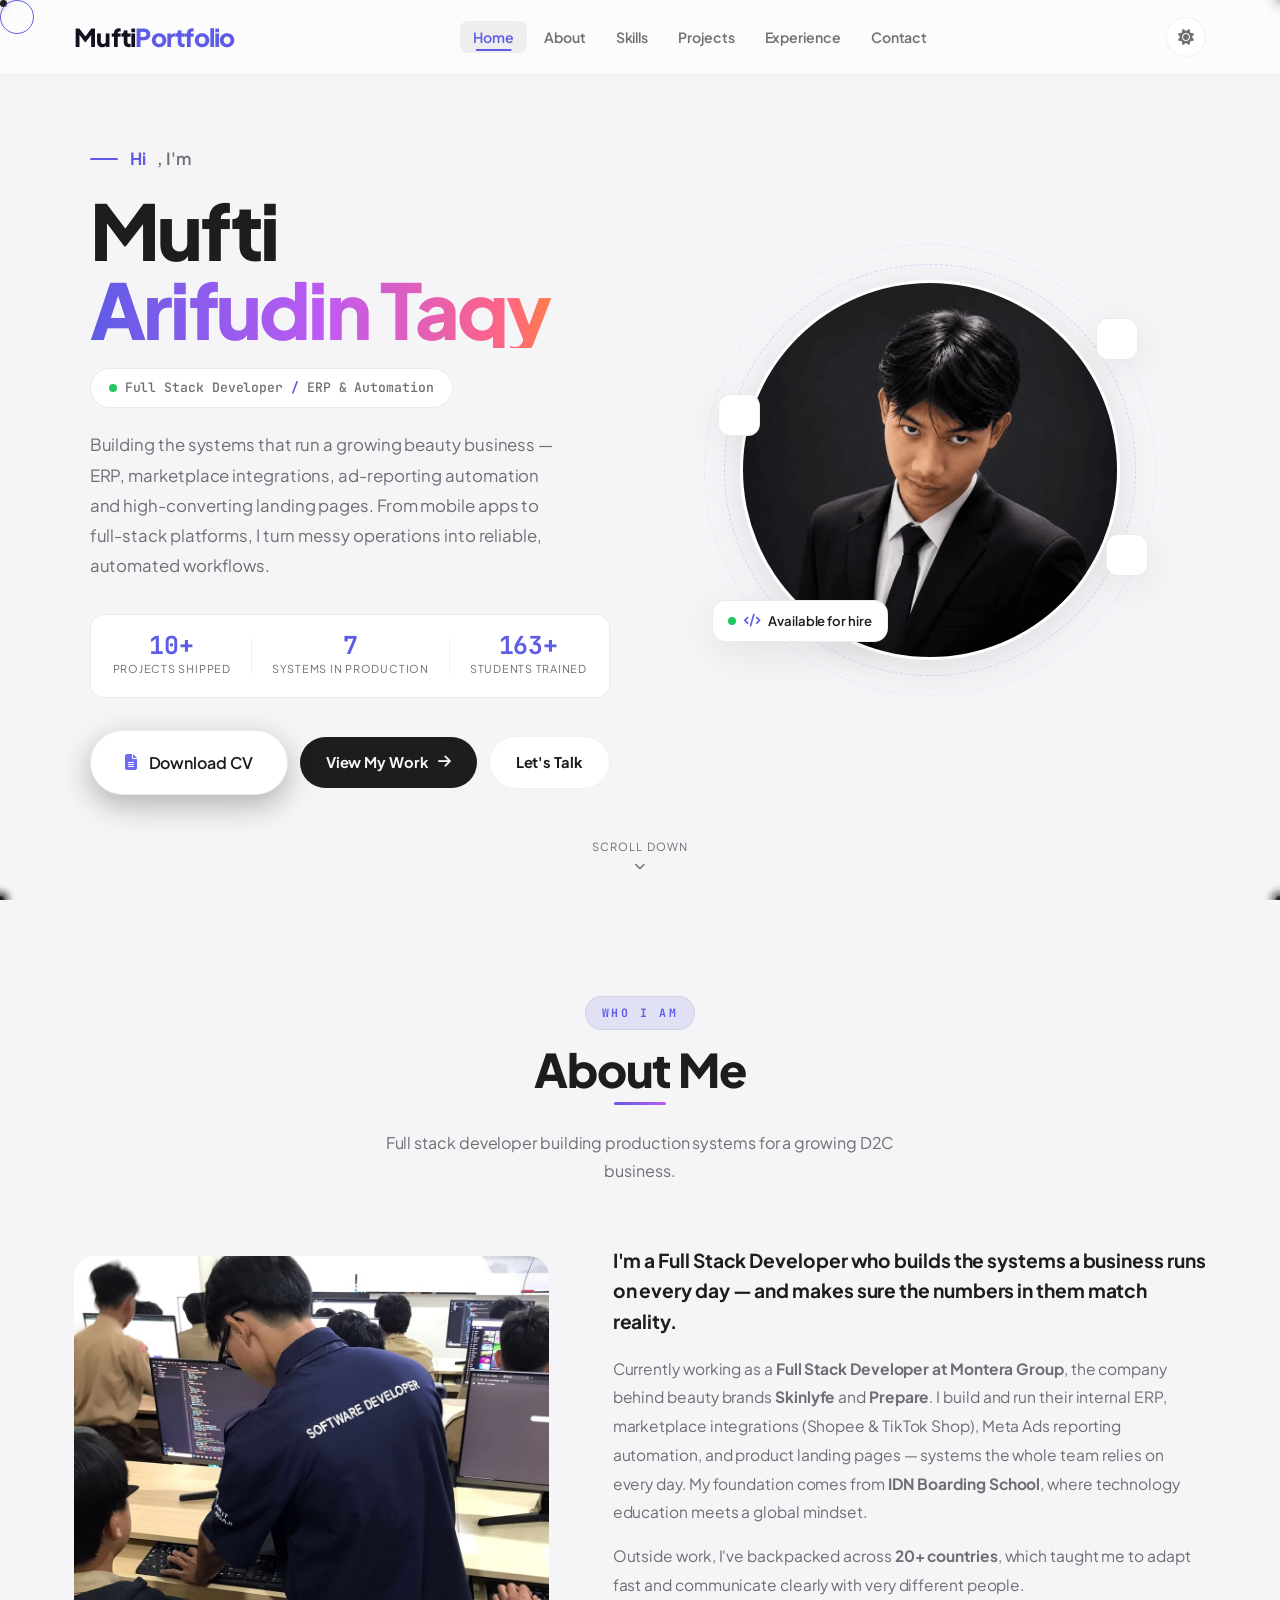
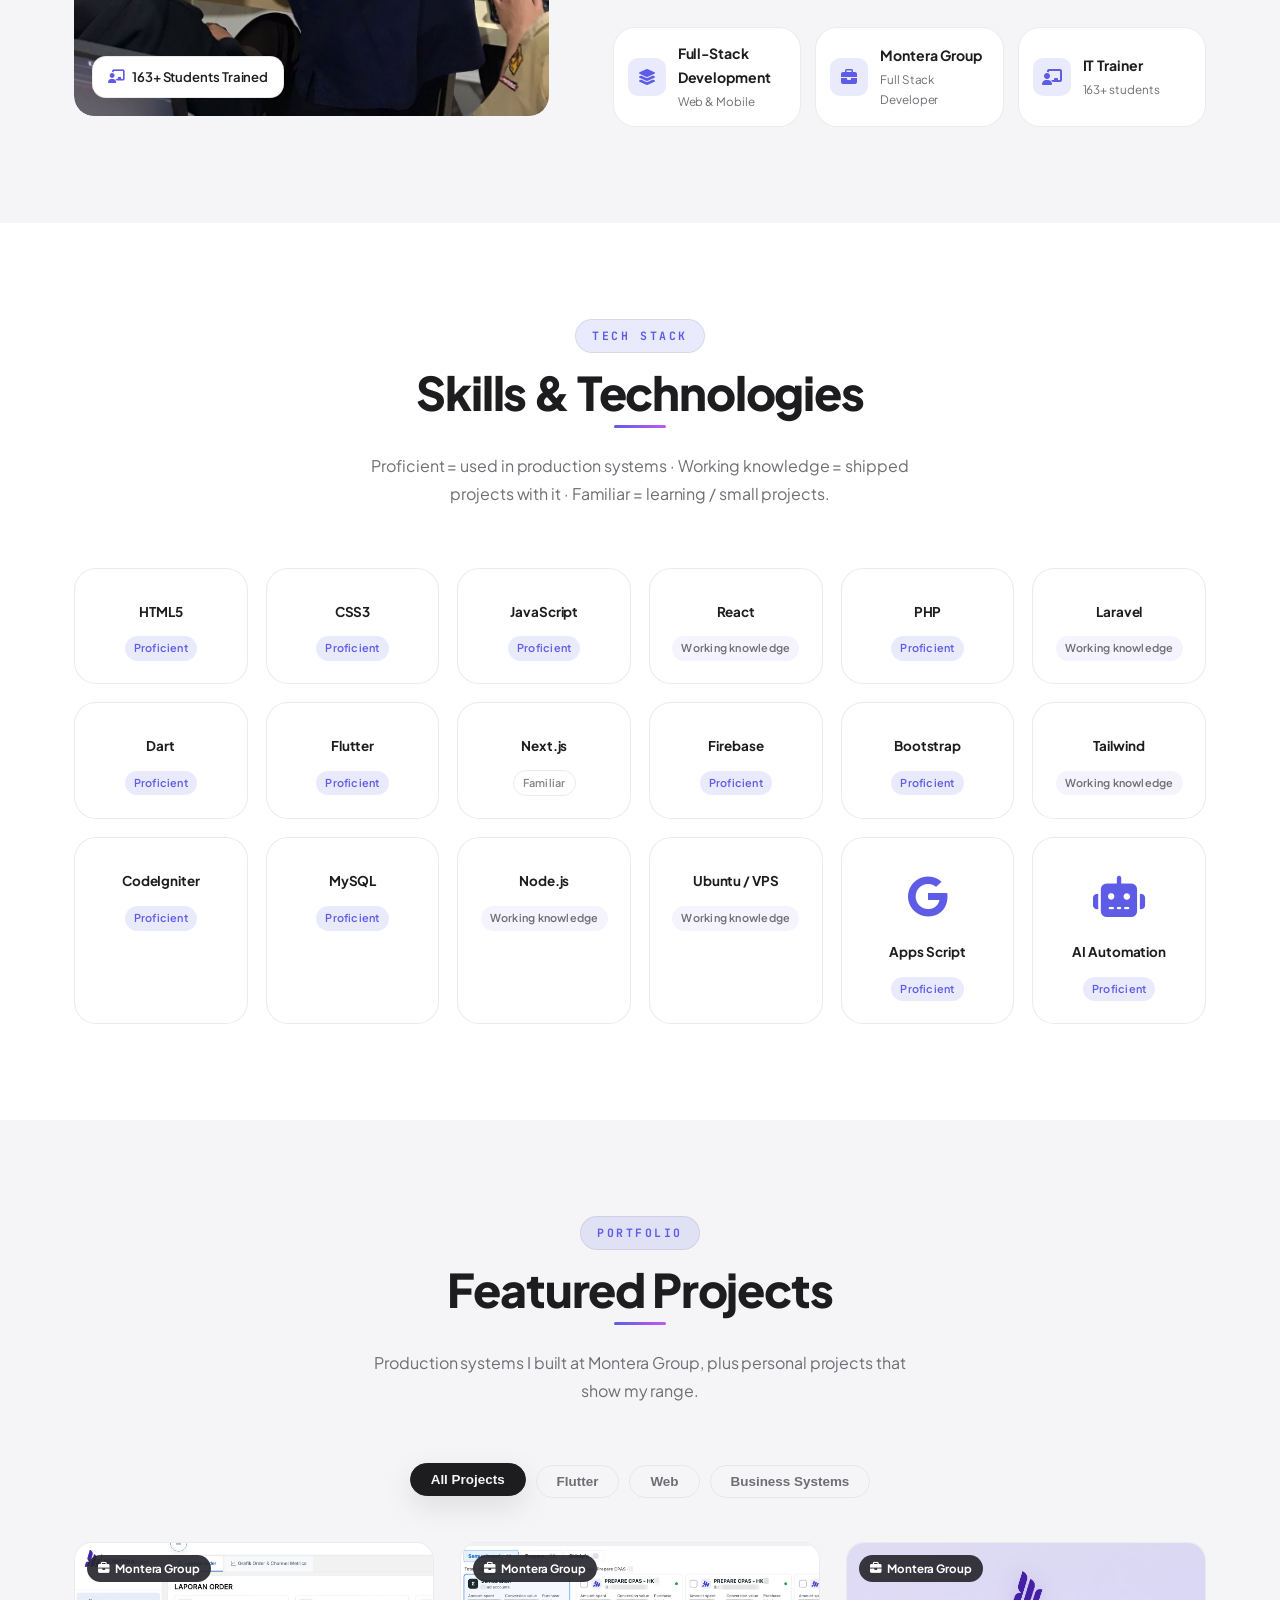
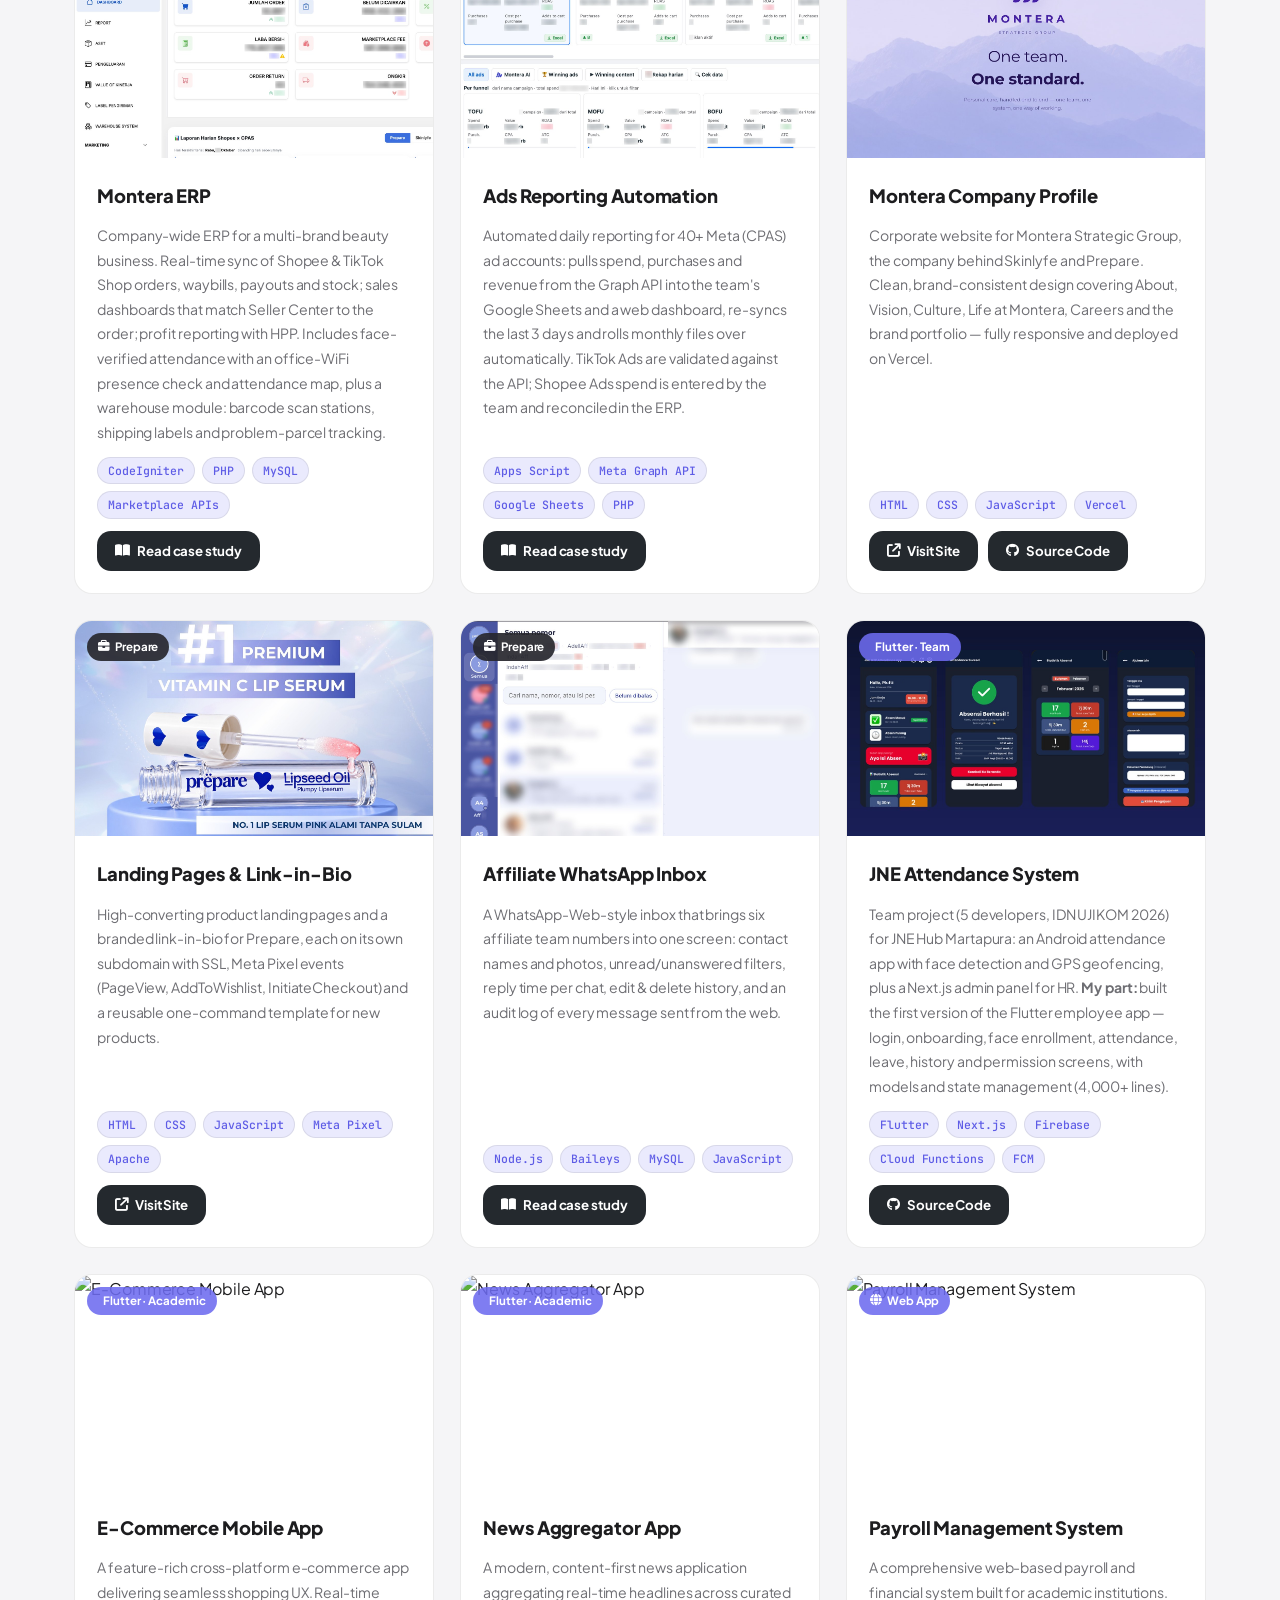
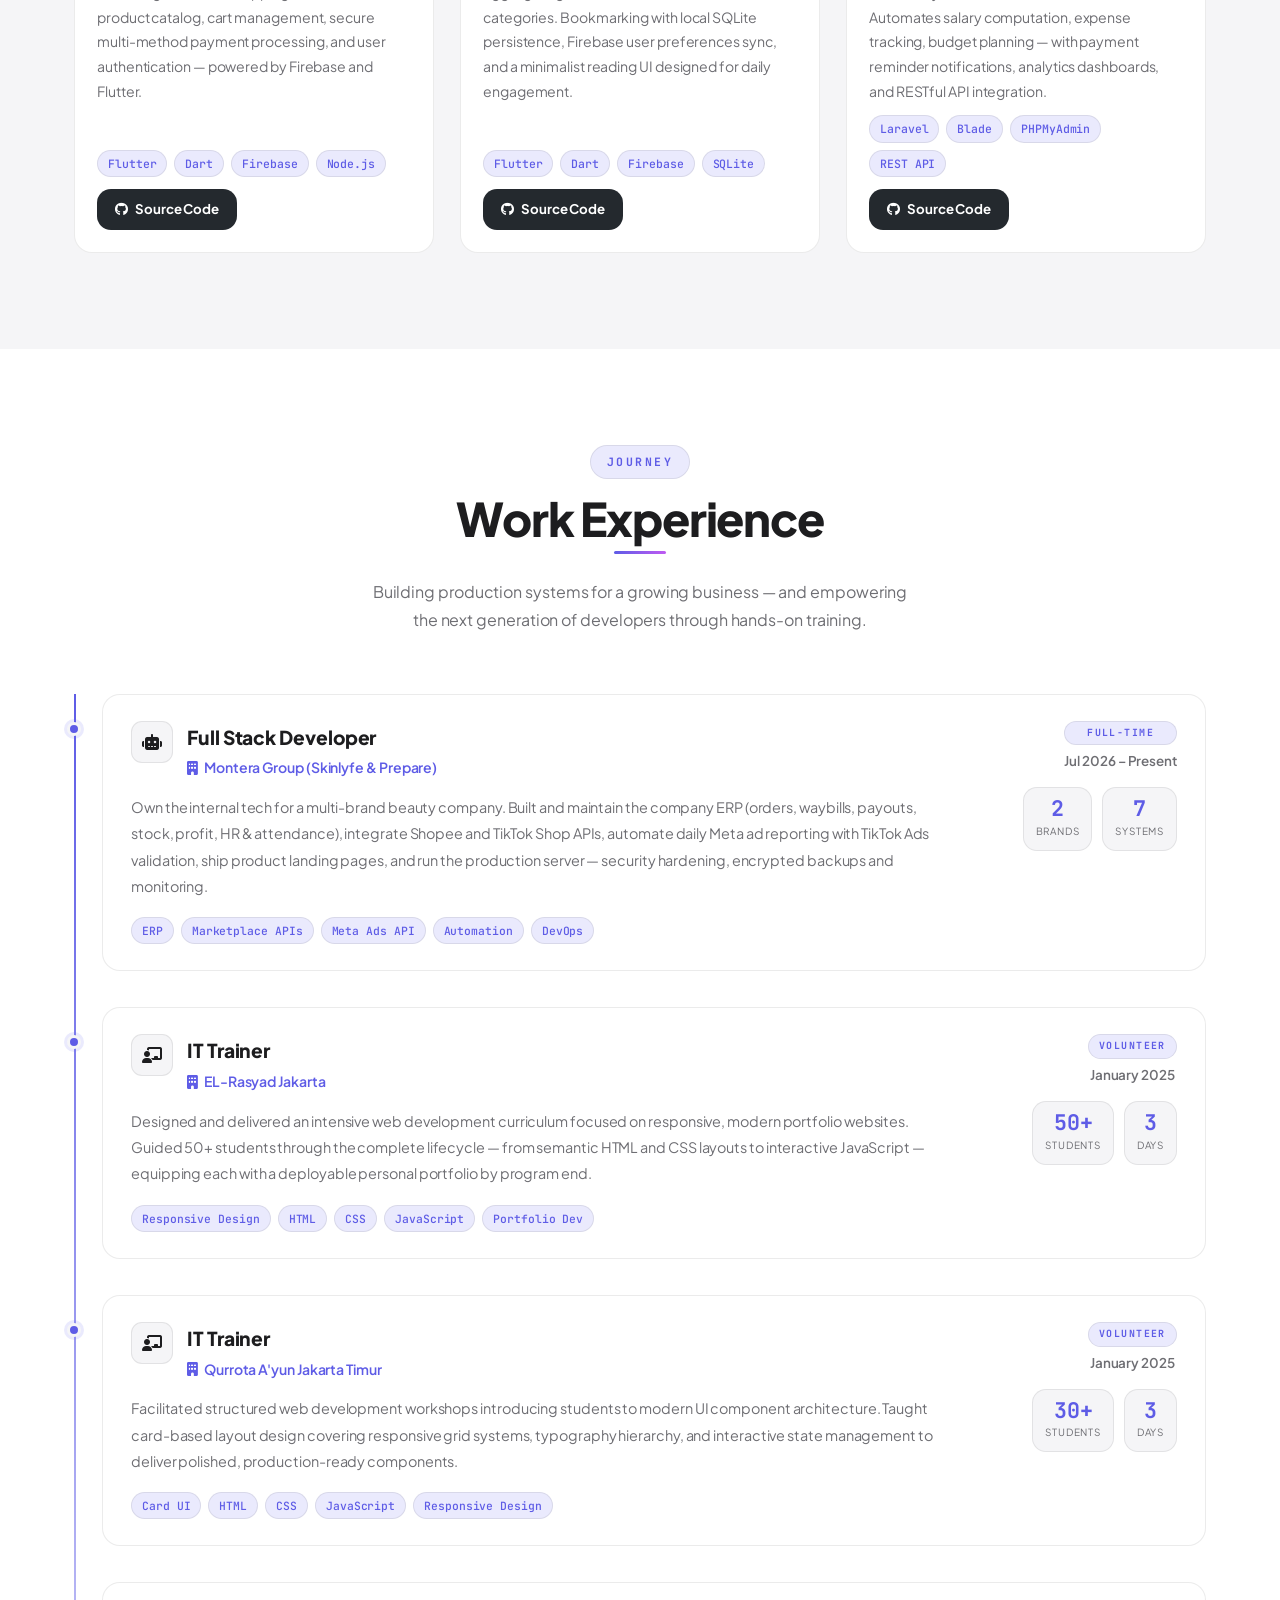
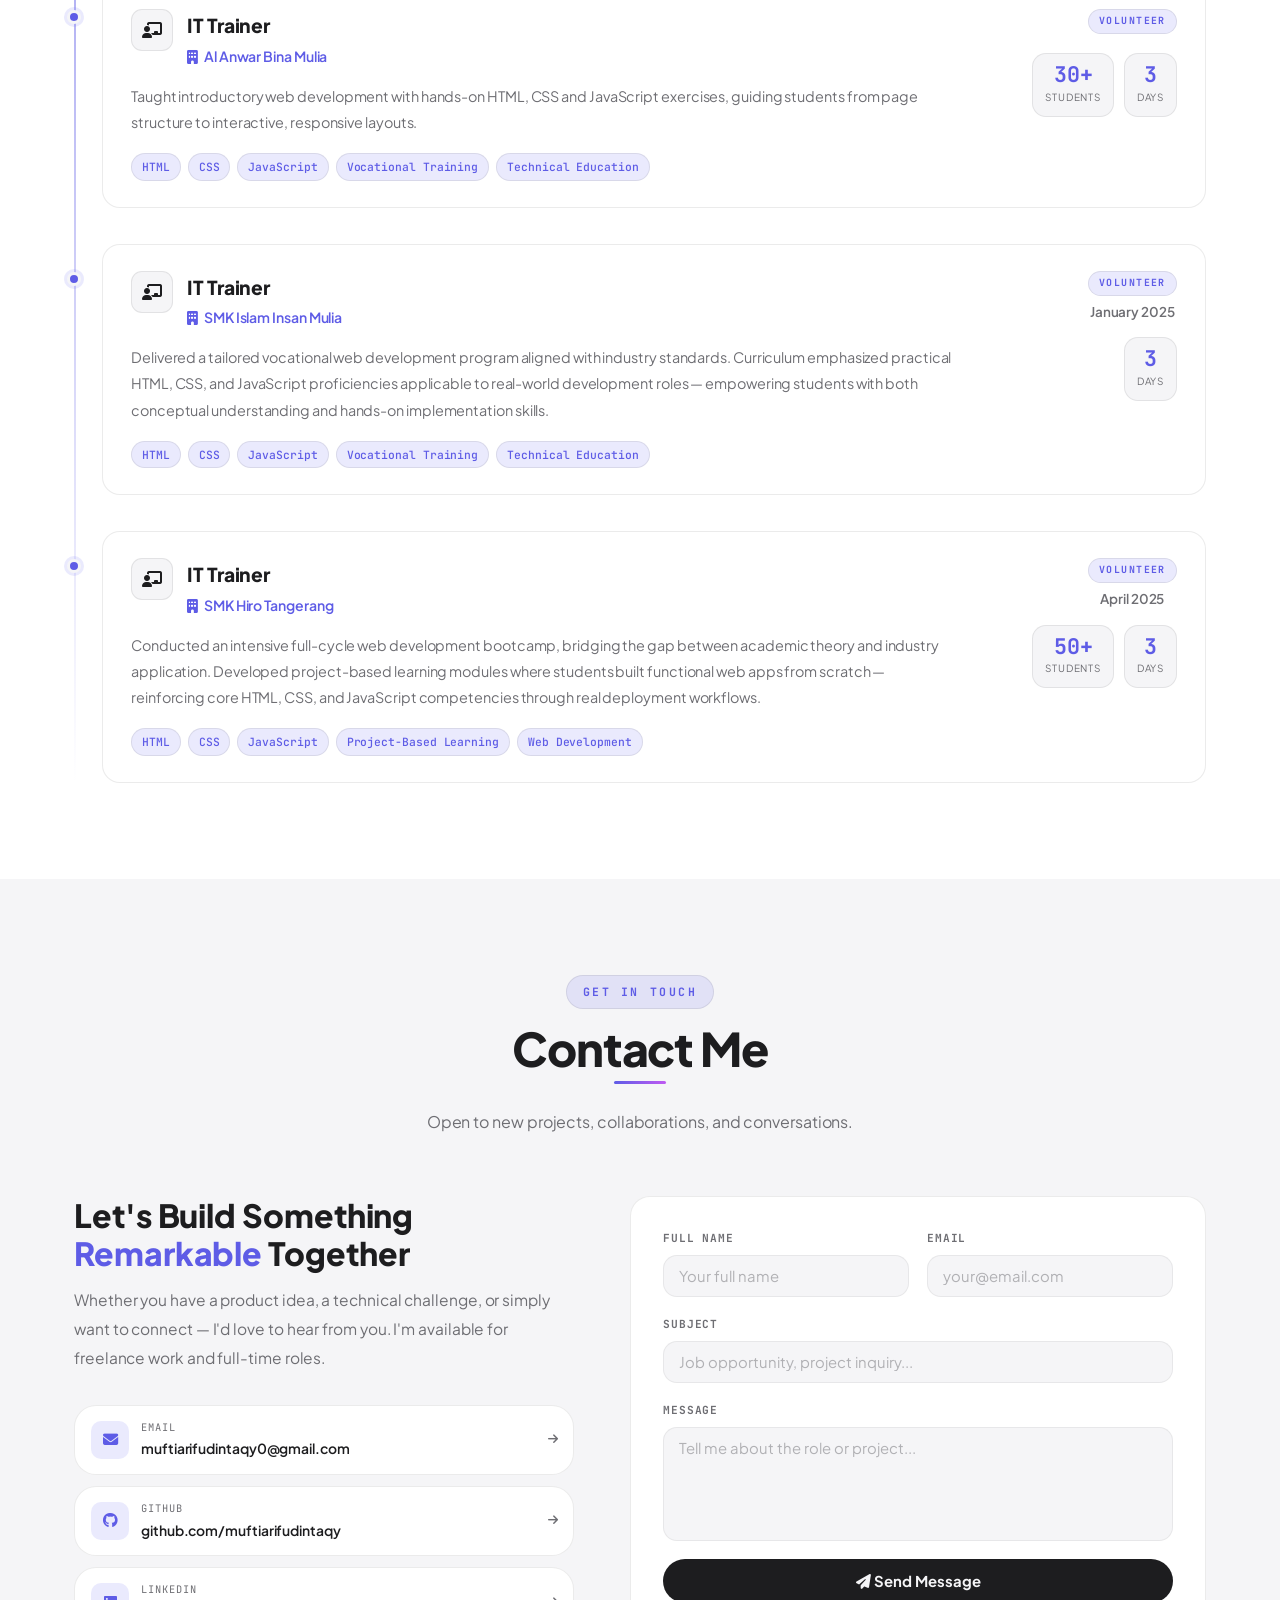
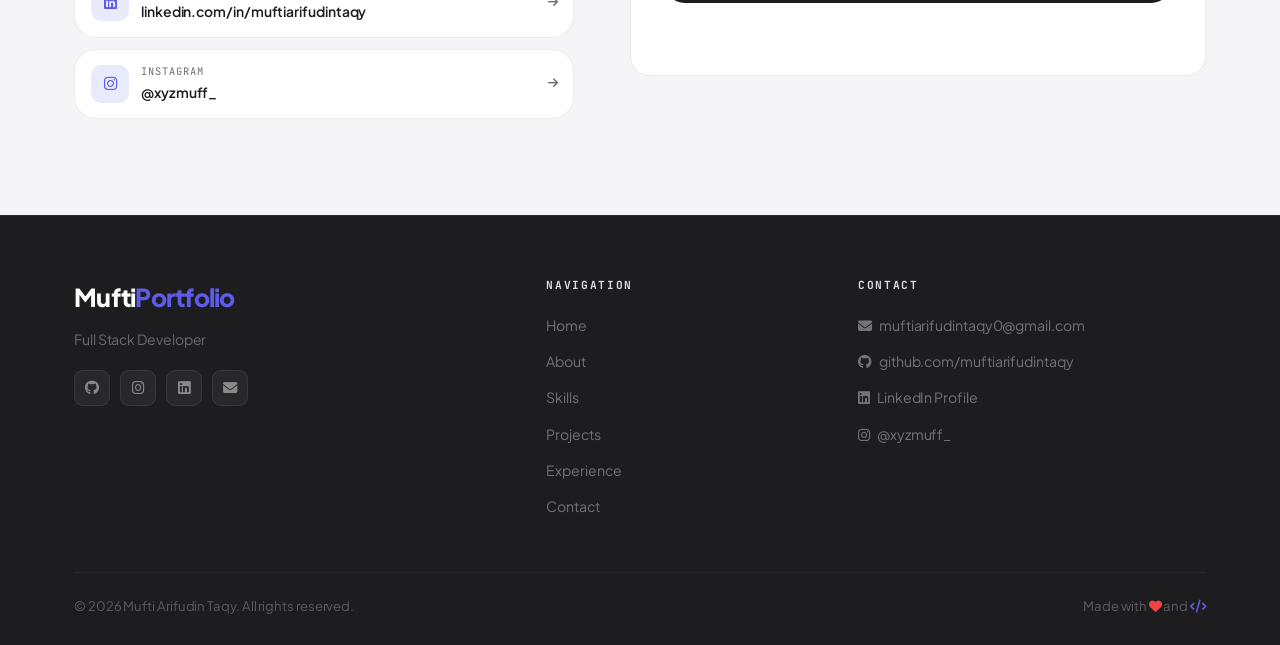
==== commit 3fb8799b: "CV Full Stack + SEO, form, aksesibilitas" ====
--- a/index.html
+++ b/index.html
@@ -3,7 +3,23 @@
 <head>
   <meta charset="UTF-8"/>
   <meta name="viewport" content="width=device-width,initial-scale=1.0"/>
-  <meta name="description" content="Mufti Arifudin Taqy — Full Stack Developer. ERP systems, marketing automation, landing pages, Flutter, Laravel, React."/>
+  <meta name="description" content="Mufti Arifudin Taqy — Full Stack Developer building production business systems: ERP, Shopee & TikTok Shop API integrations, Meta Ads reporting automation and web apps with PHP, JavaScript, Node.js and MySQL."/>
+  <link rel="canonical" href="https://muftzyxslwly.my.id/"/>
+  <meta name="author" content="Mufti Arifudin Taqy"/>
+  <meta name="theme-color" content="#0b0b0f"/>
+  <meta property="og:type" content="profile"/>
+  <meta property="og:site_name" content="Mufti Arifudin Taqy"/>
+  <meta property="og:title" content="Mufti Arifudin Taqy | Full Stack Developer"/>
+  <meta property="og:description" content="Mufti Arifudin Taqy — Full Stack Developer building production business systems: ERP, Shopee & TikTok Shop API integrations, Meta Ads reporting automation and web apps with PHP, JavaScript, Node.js and MySQL."/>
+  <meta property="og:url" content="https://muftzyxslwly.my.id/"/>
+  <meta property="og:image" content="https://muftzyxslwly.my.id/assets/images/og-image.jpg"/>
+  <meta property="og:image:width" content="1200"/>
+  <meta property="og:image:height" content="630"/>
+  <meta name="twitter:card" content="summary_large_image"/>
+  <meta name="twitter:title" content="Mufti Arifudin Taqy | Full Stack Developer"/>
+  <meta name="twitter:description" content="Mufti Arifudin Taqy — Full Stack Developer building production business systems: ERP, Shopee & TikTok Shop API integrations, Meta Ads reporting automation and web apps with PHP, JavaScript, Node.js and MySQL."/>
+  <meta name="twitter:image" content="https://muftzyxslwly.my.id/assets/images/og-image.jpg"/>
+  <script type="application/ld+json">{"@context":"https://schema.org","@type":"Person","name":"Mufti Arifudin Taqy","jobTitle":"Full Stack Developer","url":"https://muftzyxslwly.my.id/","image":"https://muftzyxslwly.my.id/assets/images/mufti-hero.jpg","email":"mailto:muftiarifudintaqy0@gmail.com","address":{"@type":"PostalAddress","addressRegion":"Banten","addressCountry":"ID"},"worksFor":{"@type":"Organization","name":"Montera Group"},"alumniOf":{"@type":"EducationalOrganization","name":"IDN Boarding School"},"knowsAbout":["PHP","CodeIgniter","Laravel","JavaScript","Node.js","MySQL","REST APIs","ERP","Shopee Open Platform","TikTok Shop API","Meta Marketing API","Google Apps Script","Flutter"],"sameAs":["https://github.com/muftiarifudintaqy","https://www.linkedin.com/in/muftiarifudintaqy","https://www.instagram.com/xyzmuff_/"]}</script>
   <title>Mufti Arifudin Taqy | Full Stack Developer</title>
   <link rel="preconnect" href="https://fonts.googleapis.com"/>
   <link rel="preconnect" href="https://fonts.gstatic.com" crossorigin/>
@@ -161,12 +177,12 @@
 
   <a 
     href="assets/images/Mufti_Arifudin_Taqy_CV.pdf" 
-    target="_blank" rel="noopener noreferrer"
+    target="_blank" download="Mufti_Arifudin_Taqy_CV.pdf" rel="noopener noreferrer"
     class="hero-btn resume-btn"
   >
   
   <i class="fa-solid fa-file-lines"></i>
-  <span>View Resume</span>
+  <span>Download CV</span>
 </a>
   <a href="#projects" class="btn-primary">
     <span>View My Work</span>
@@ -277,7 +293,7 @@
     <div class="projects-grid">
       <div class="proj-card" data-category="business">
         <div class="proj-img-wrap">
-          <img src="assets/images/proj-erp.jpg" alt="Montera ERP" loading="lazy"/>
+          <img src="assets/images/proj-erp.jpg" width="1400" height="834" alt="Montera ERP" loading="lazy"/>
           
           <div class="proj-badge biz-badge"><i class="fas fa-briefcase"></i> Montera Group</div>
         </div>
@@ -290,7 +306,7 @@
       </div>
       <div class="proj-card" data-category="business">
         <div class="proj-img-wrap">
-          <img src="assets/images/proj-ads.jpg" alt="Ads reporting automation" loading="lazy"/>
+          <img src="assets/images/proj-ads.jpg" width="1400" height="834" alt="Ads reporting automation" loading="lazy"/>
           
           <div class="proj-badge biz-badge"><i class="fas fa-briefcase"></i> Montera Group</div>
         </div>
@@ -303,7 +319,7 @@
       </div>
       <div class="proj-card" data-category="web">
         <div class="proj-img-wrap">
-          <img src="assets/images/proj-company.jpg" alt="Montera Group company profile" loading="lazy"/>
+          <img src="assets/images/proj-company.jpg" width="1400" height="834" alt="Montera Group company profile" loading="lazy"/>
           <div class="proj-overlay"><a href="https://montera-group.vercel.app" target="_blank" rel="noopener noreferrer" class="overlay-btn"><i class="fas fa-arrow-up-right-from-square"></i> Visit Site</a></div>
           <div class="proj-badge biz-badge"><i class="fas fa-briefcase"></i> Montera Group</div>
         </div>
@@ -319,7 +335,7 @@
       </div>
       <div class="proj-card" data-category="business">
         <div class="proj-img-wrap">
-          <img src="assets/images/proj-lp.jpg" alt="Landing pages and link in bio" loading="lazy"/>
+          <img src="assets/images/proj-lp.jpg" width="1400" height="834" alt="Landing pages and link in bio" loading="lazy"/>
           <div class="proj-overlay"><a href="https://prepareofficial.com" target="_blank" rel="noopener noreferrer" class="overlay-btn"><i class="fas fa-arrow-up-right-from-square"></i> Visit Site</a></div>
           <div class="proj-badge biz-badge"><i class="fas fa-briefcase"></i> Prepare</div>
         </div>
@@ -332,7 +348,7 @@
       </div>
       <div class="proj-card" data-category="business">
         <div class="proj-img-wrap">
-          <img src="assets/images/proj-affiliate.jpg" alt="Affiliate WhatsApp inbox" loading="lazy"/>
+          <img src="assets/images/proj-affiliate.jpg" width="1400" height="834" alt="Affiliate WhatsApp inbox" loading="lazy"/>
           
           <div class="proj-badge biz-badge"><i class="fas fa-briefcase"></i> Prepare</div>
         </div>
@@ -346,7 +362,7 @@
       <!-- JNE Attendance -->
       <div class="proj-card" data-category="flutter">
         <div class="proj-img-wrap">
-          <img src="assets/images/proj-jne.jpg" alt="JNE Attendance System" loading="lazy"/>
+          <img src="assets/images/proj-jne.jpg" width="1400" height="834" alt="JNE Attendance System" loading="lazy"/>
           <div class="proj-overlay"><a href="https://github.com/NabihanN06/jne_attandance" target="_blank" rel="noopener noreferrer" class="overlay-btn"><i class="fab fa-github"></i> View Code</a></div>
           <div class="proj-badge flutter-badge"><i class="devicon-flutter-plain"></i> Flutter · Team</div>
         </div>
@@ -546,16 +562,17 @@
       <div class="contact-form-wrap">
         <form id="contactForm" class="contact-form">
           <div class="form-row">
-            <div class="form-field"><label>Full Name</label><input type="text" name="name" required placeholder="Your full name"/></div>
-            <div class="form-field"><label>Email</label><input type="email" name="email" required placeholder="your@email.com"/></div>
-          </div>
-          <div class="form-field"><label>Subject</label><input type="text" name="subject" placeholder="Project inquiry, collaboration..."/></div>
-          <div class="form-field"><label>Message</label><textarea name="message" rows="5" required placeholder="Tell me about your project..."></textarea></div>
+            <div class="form-field"><label for="cf-name">Full Name</label><input id="cf-name" type="text" name="name" required maxlength="80" autocomplete="name" placeholder="Your full name"/></div>
+            <div class="form-field"><label for="cf-email">Email</label><input id="cf-email" type="email" name="email" required maxlength="120" autocomplete="email" placeholder="your@email.com"/></div>
+          </div>
+          <div class="form-field"><label for="cf-subject">Subject</label><input id="cf-subject" type="text" name="subject" maxlength="120" placeholder="Job opportunity, project inquiry..."/></div>
+          <div class="form-field"><label for="cf-message">Message</label><textarea id="cf-message" name="message" rows="5" required minlength="10" maxlength="3000" placeholder="Tell me about the role or project..."></textarea></div>
+          <input type="checkbox" name="botcheck" class="hp-field" tabindex="-1" autocomplete="off" aria-hidden="true"/>
           <button type="submit" class="form-submit" id="formSubmit">
             <span class="st-txt"><i class="fas fa-paper-plane"></i> Send Message</span>
             <span class="st-load" style="display:none"><i class="fas fa-spinner fa-spin"></i> Sending...</span>
           </button>
-          <div id="formMsg" class="form-msg"></div>
+          <div id="formMsg" class="form-msg" role="status" aria-live="polite"></div>
         </form>
       </div>
     </div>
@@ -835,14 +852,17 @@
       subject: '[Portfolio] ' + subject,
       message: `Dari: ${name} <${email}>\n\nSubject: ${subject}\n\n${message}`,
       from_name: 'Mufti Portfolio',
-      botcheck: ''
+      botcheck: this.querySelector('[name="botcheck"]').checked
     };
 
+    if (payload.botcheck) { this.reset(); throw new Error('bot'); }
+    const ctl = new AbortController(); const to = setTimeout(() => ctl.abort(), 12000);
     const res = await fetch('https://api.web3forms.com/submit', {
       method: 'POST',
       headers: { 'Content-Type': 'application/json', Accept: 'application/json' },
-      body: JSON.stringify(payload)
+      body: JSON.stringify(payload), signal: ctl.signal
     });
+    clearTimeout(to);
     const json = await res.json();
     if (json.success) {
       sent = true;
@@ -852,24 +872,20 @@
     }
   } catch(_) {}
 
-  // === STEP 3: Fallback terakhir — buka Gmail compose langsung ===
+  // === Fallback: open the visitor's own email app with the message pre-filled (nothing is lost) ===
   if (!sent) {
-    const gmailUrl = 'https://mail.google.com/mail/?view=cm'
-      + '&to=muftiarifudintaqy0@gmail.com'
-      + '&su=' + encodeURIComponent('[Portfolio] ' + subject)
-      + '&body=' + encodeURIComponent(
-          'Dari: ' + name + ' <' + email + '>\n\n' + message
-        );
-    window.open(gmailUrl, '_blank');
+    const mailto = 'mailto:muftiarifudintaqy0@gmail.com'
+      + '?subject=' + encodeURIComponent('[Portfolio] ' + subject)
+      + '&body=' + encodeURIComponent('From: ' + name + ' <' + email + '>\n\n' + message);
     msg.className = 'form-msg info';
-    msg.innerHTML = '<i class="fas fa-info-circle"></i> Gmail dibuka di tab baru — tinggal klik Send di Gmail. Pesan sudah terisi otomatis!';
+    msg.innerHTML = '<i class="fas fa-info-circle"></i> The form could not send right now. <a href="' + mailto + '">Open your email app</a> (your message is pre-filled) or email <a href="mailto:muftiarifudintaqy0@gmail.com">muftiarifudintaqy0@gmail.com</a>.';
   }
 
   // --- Reset loading state ---
   stTxt.style.display  = 'inline-flex';
   stLoad.style.display = 'none';
   btn.disabled = false;
-  setTimeout(() => { msg.className = 'form-msg'; msg.innerHTML = ''; }, 10000);
+  if (sent) setTimeout(() => { msg.className = 'form-msg'; msg.innerHTML = ''; }, 10000);
 });
 
 // =============================================
@@ -921,6 +937,8 @@
   const pct  = document.getElementById('loaderPct');
   const C = 2 * Math.PI * 54;
   if (ring) { ring.style.strokeDasharray = C; ring.style.strokeDashoffset = C; }
+  let seen = false; try { seen = sessionStorage.getItem('mt_seen') === '1'; sessionStorage.setItem('mt_seen','1'); } catch(_) {}
+  if (seen || matchMedia('(prefers-reduced-motion: reduce)').matches) { loader.remove(); document.body.classList.add('loaded'); return; }
   document.body.classList.add('loading');
   let shown = 0, target = 0, done = false, ready = false;
   const t0 = performance.now(), MIN = 1400;
--- a/style.css
+++ b/style.css
@@ -1290,3 +1290,7 @@
 .lv-pro { background:rgba(110,108,240,.14); color:var(--ac); }
 .lv-work { background:rgba(110,108,240,.08); color:var(--text2); }
 .lv-fam { background:transparent; color:var(--text3); border:1px solid var(--border); }
+
+.hp-field{position:absolute!important;left:-9999px!important;width:1px;height:1px;opacity:0}
+.form-msg a{color:var(--ac);text-decoration:underline}
+:focus-visible{outline:2px solid var(--ac);outline-offset:3px}
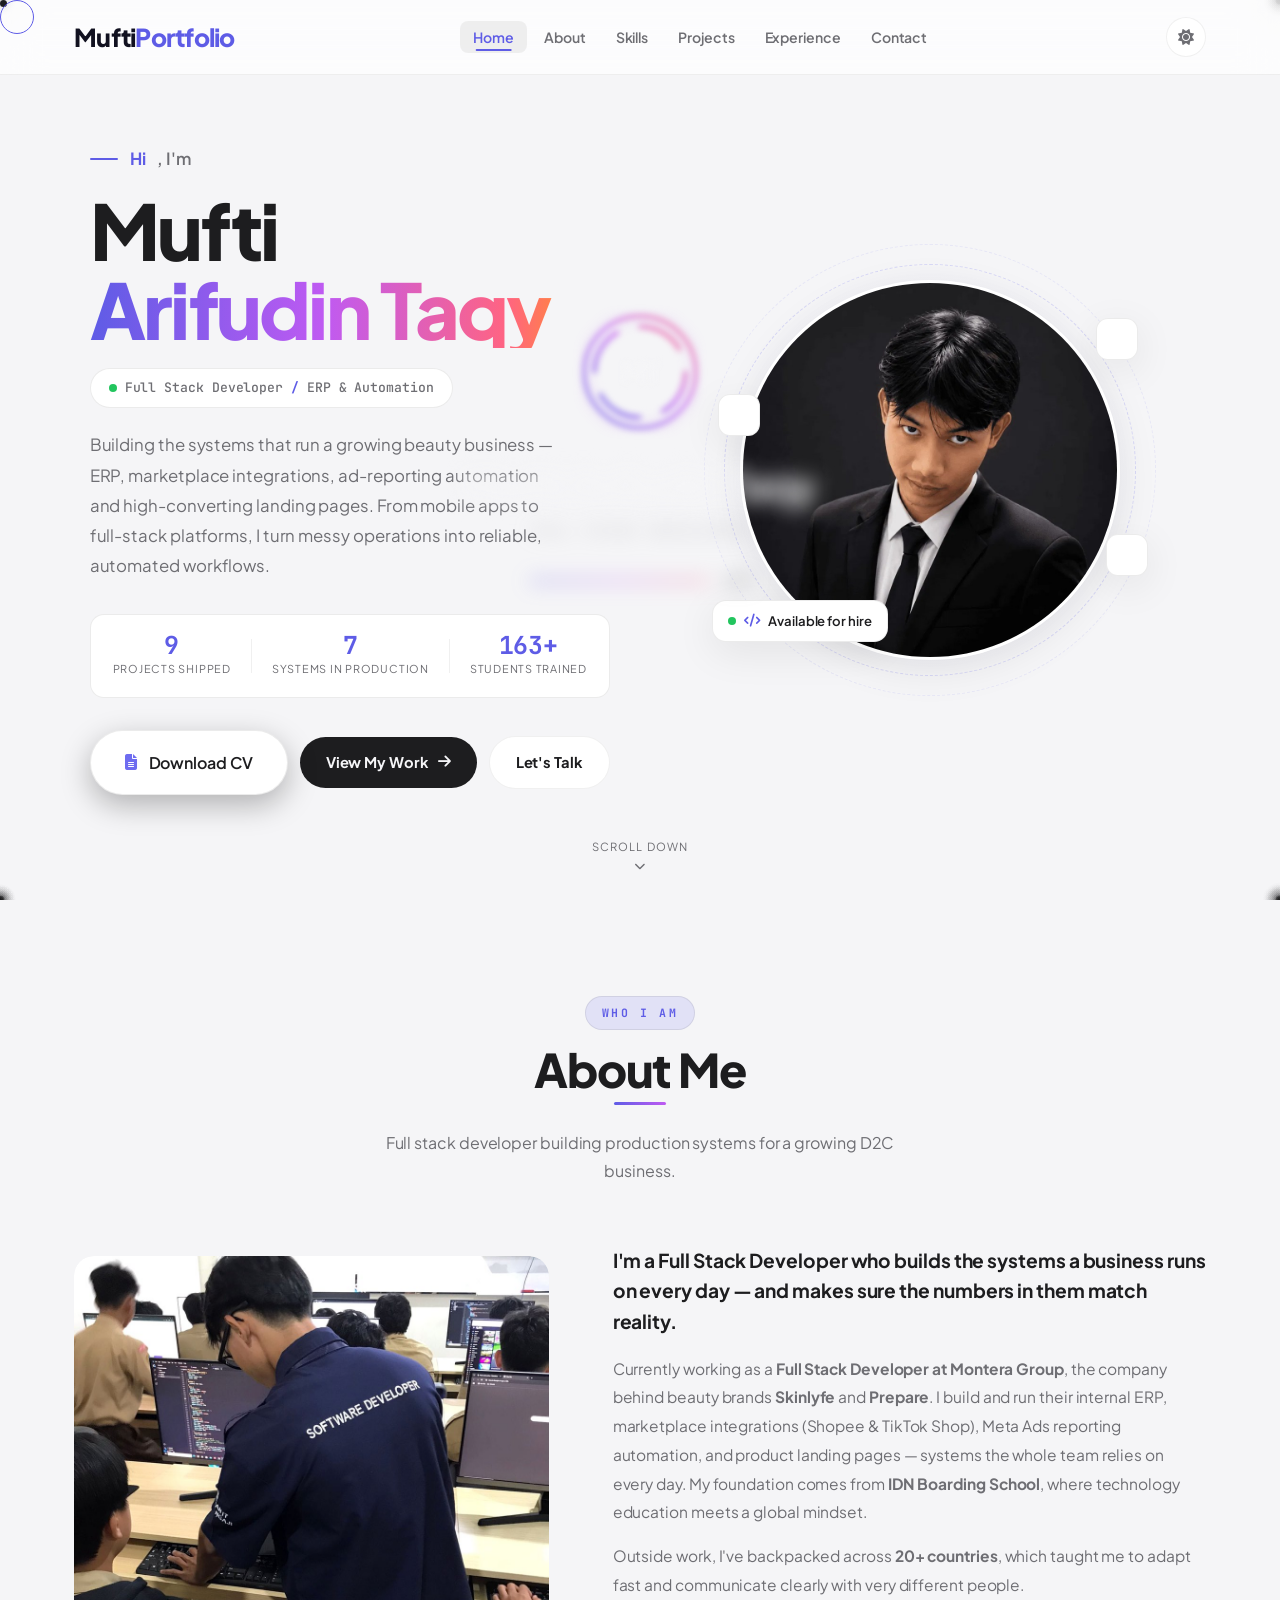
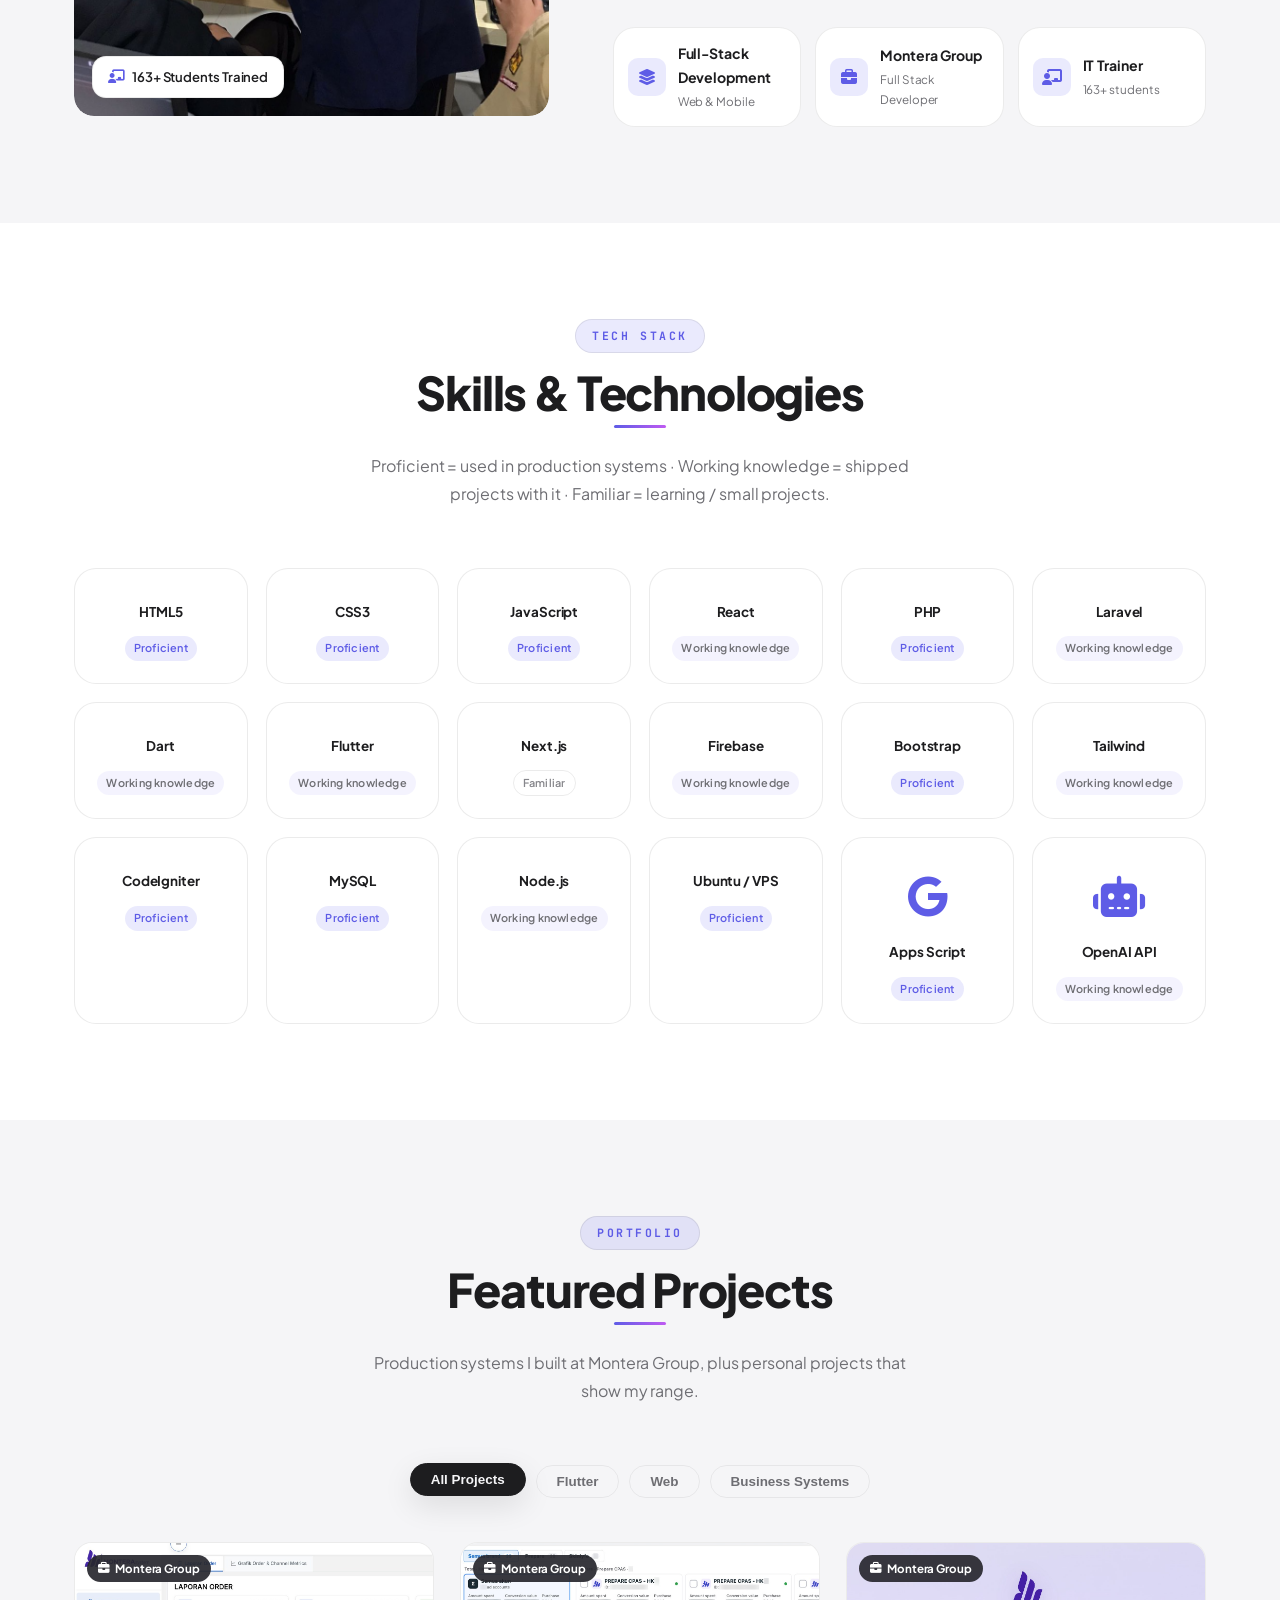
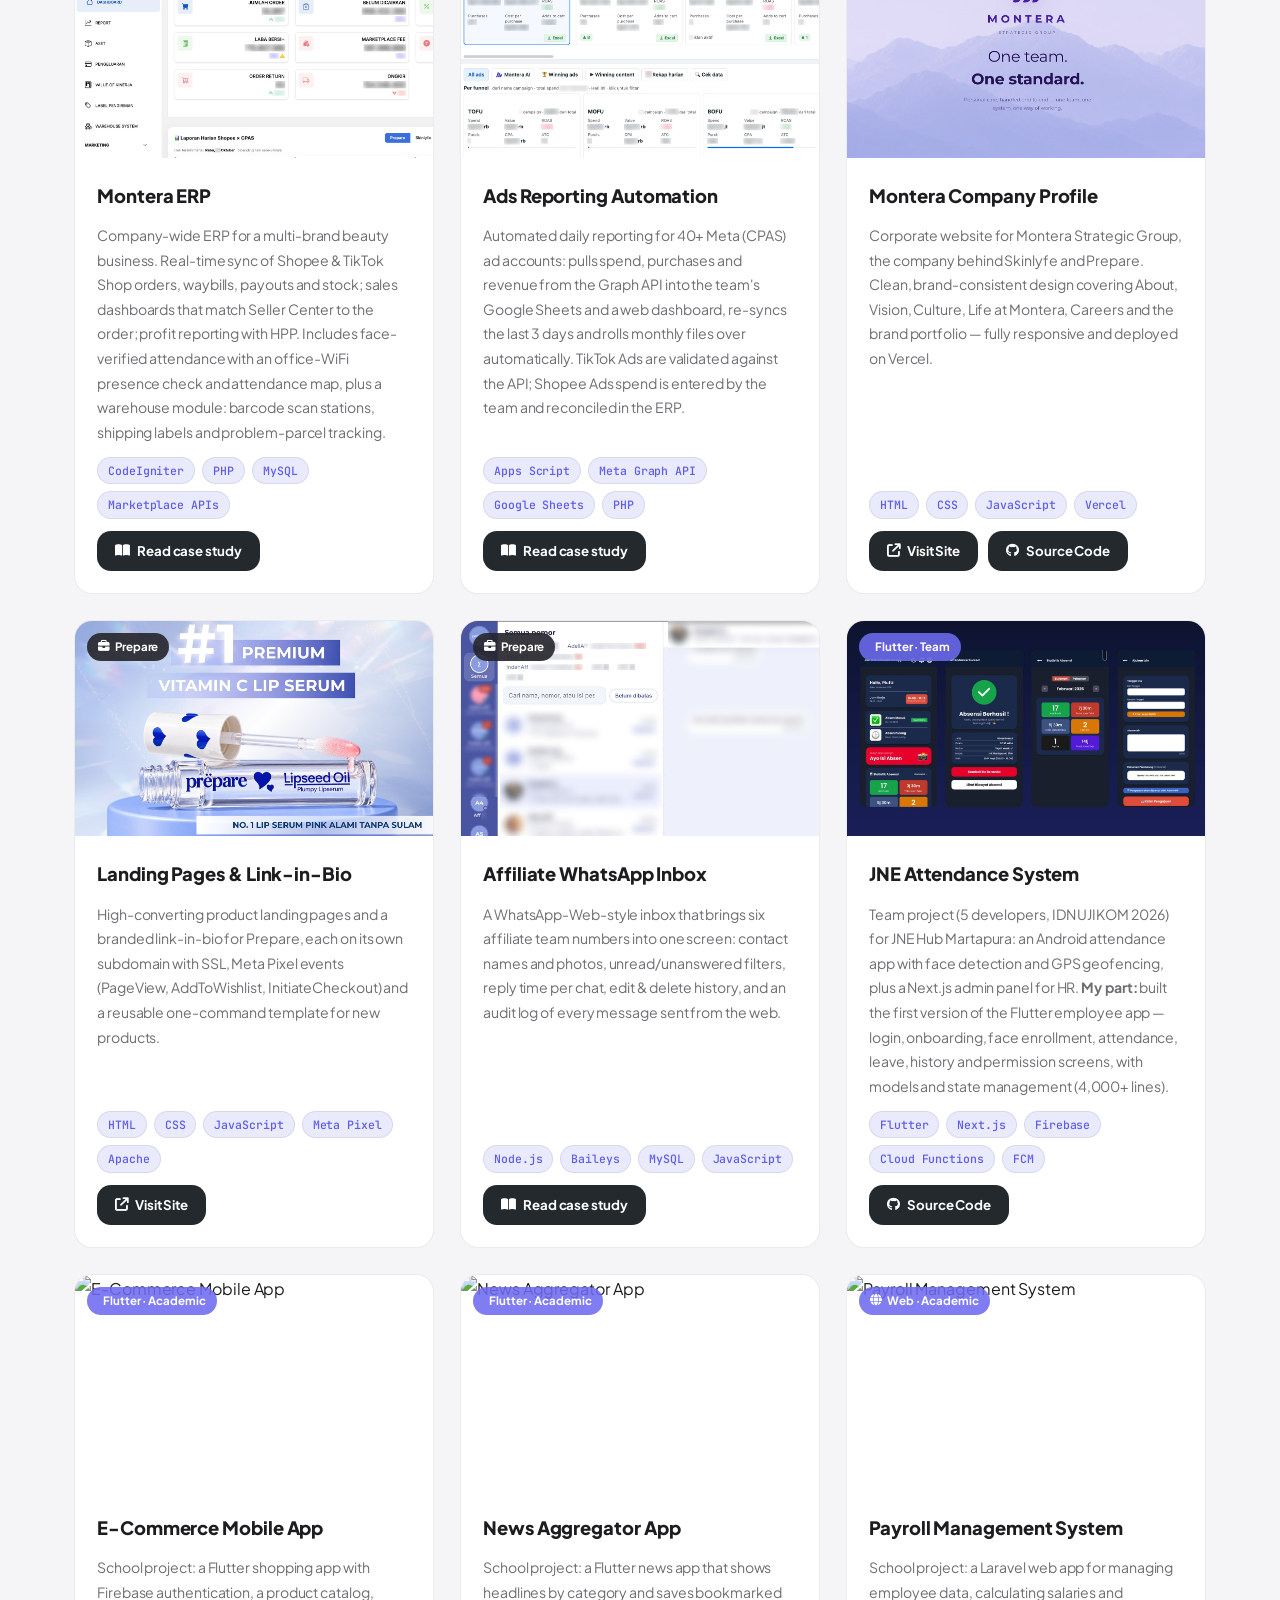
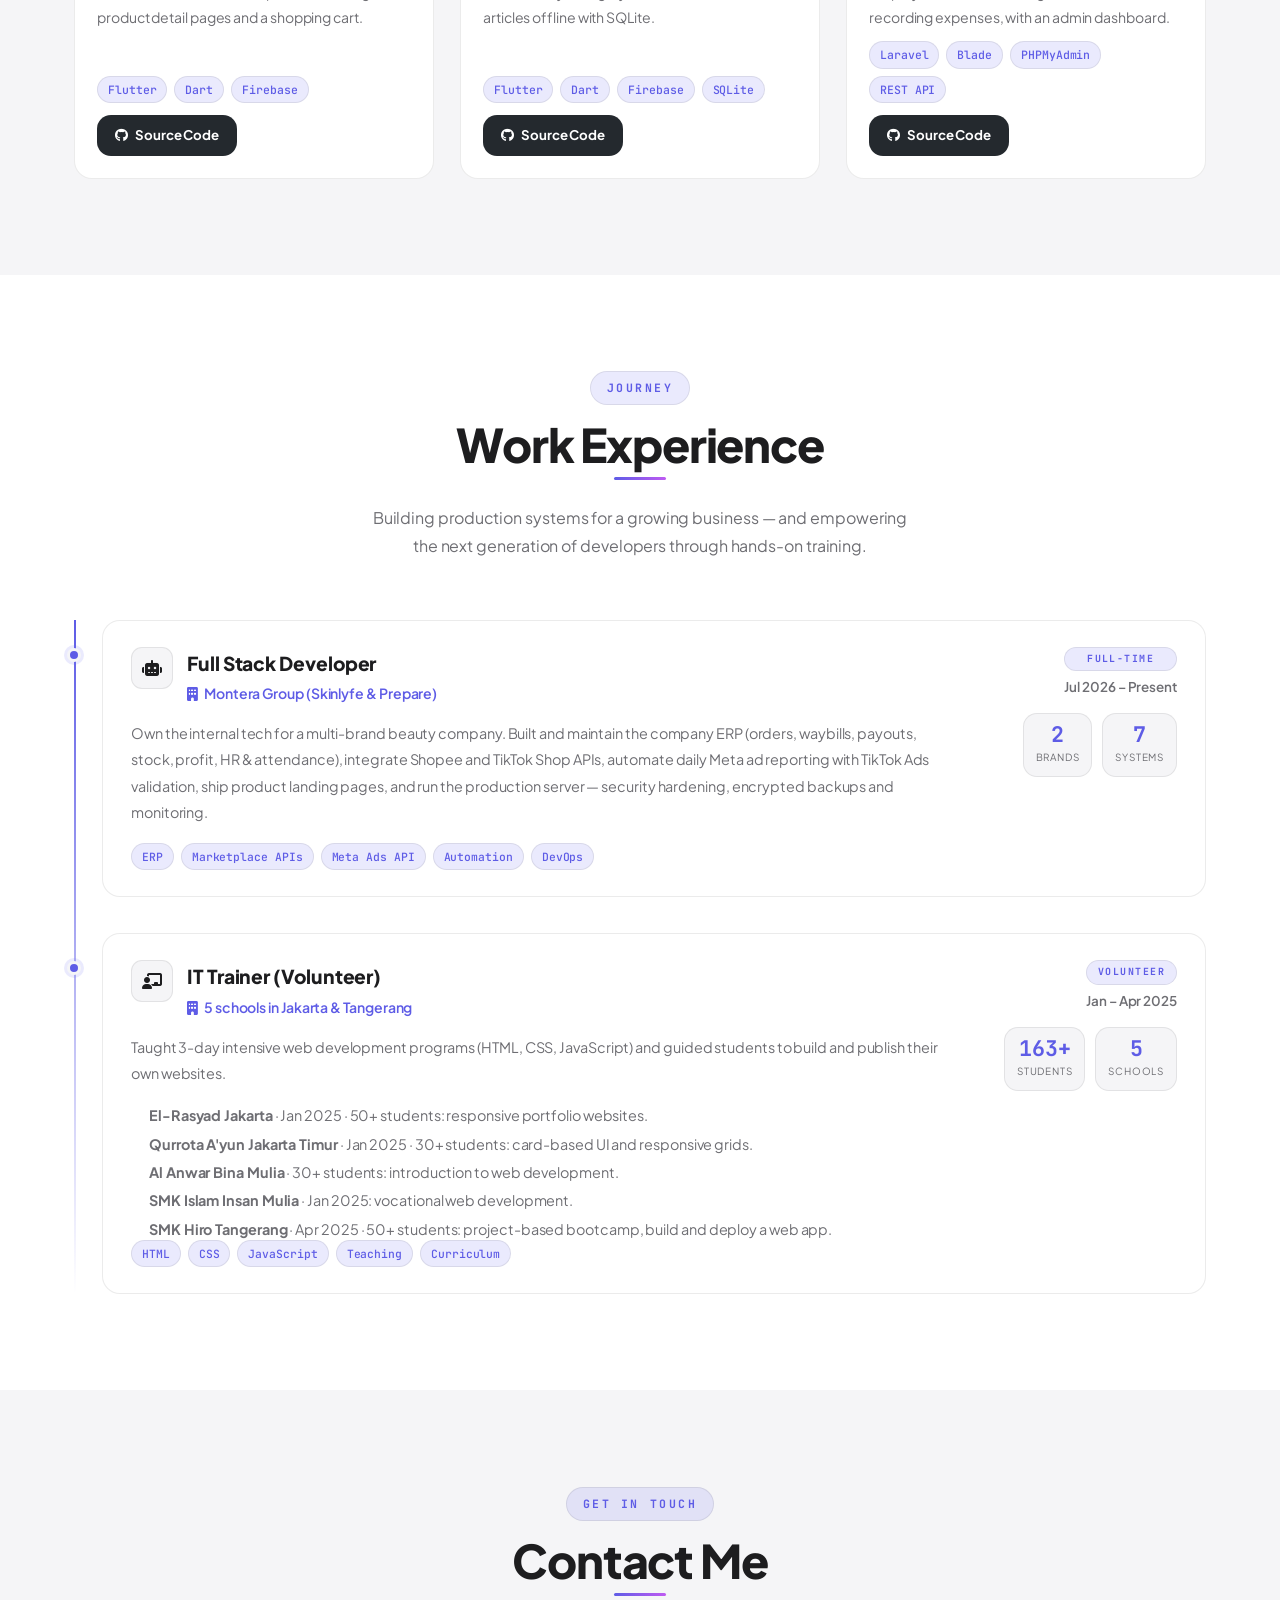
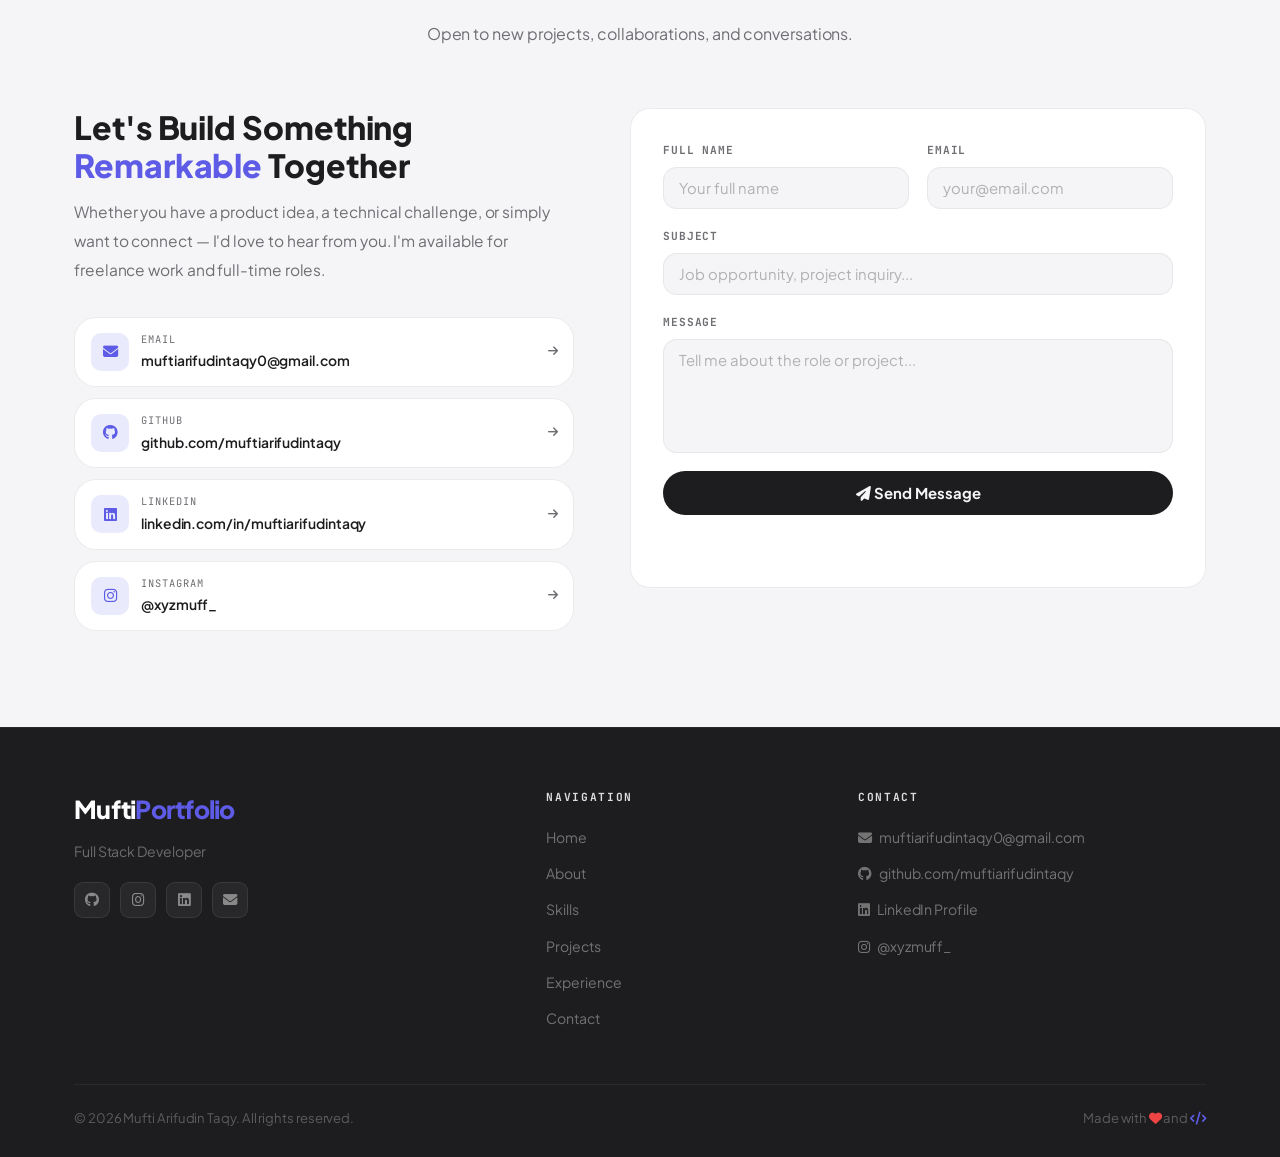
==== commit 8f237ade: "v3: label skill, 9 proyek, trainer digabung, deskripsi akademik jujur" ====
--- a/index.html
+++ b/index.html
@@ -167,7 +167,7 @@
         </div>
         <p class="hero-desc">Building the systems that run a growing beauty business — ERP, marketplace integrations, ad-reporting automation and high-converting landing pages. From mobile apps to full-stack platforms, I turn messy operations into reliable, automated workflows.</p>
         <div class="hero-stats">
-          <div class="stat-item"><span class="stat-n">10+</span><span class="stat-l">Projects Shipped</span></div>
+          <div class="stat-item"><span class="stat-n">9</span><span class="stat-l">Projects Shipped</span></div>
           <div class="stat-sep"></div>
           <div class="stat-item"><span class="stat-n">7</span><span class="stat-l">Systems in Production</span></div>
           <div class="stat-sep"></div>
@@ -260,18 +260,18 @@
       <div class="skill-card" data-delay="3"><div class="sk-icon"><i class="devicon-react-original"></i></div><span class="sk-name">React</span><span class="sk-level lv-work">Working knowledge</span></div>
       <div class="skill-card" data-delay="4"><div class="sk-icon"><i class="devicon-php-plain"></i></div><span class="sk-name">PHP</span><span class="sk-level lv-pro">Proficient</span></div>
       <div class="skill-card" data-delay="5"><div class="sk-icon"><i class="devicon-laravel-plain"></i></div><span class="sk-name">Laravel</span><span class="sk-level lv-work">Working knowledge</span></div>
-      <div class="skill-card" data-delay="6"><div class="sk-icon"><i class="devicon-dart-plain"></i></div><span class="sk-name">Dart</span><span class="sk-level lv-pro">Proficient</span></div>
-      <div class="skill-card" data-delay="7"><div class="sk-icon"><i class="devicon-flutter-plain"></i></div><span class="sk-name">Flutter</span><span class="sk-level lv-pro">Proficient</span></div>
+      <div class="skill-card" data-delay="6"><div class="sk-icon"><i class="devicon-dart-plain"></i></div><span class="sk-name">Dart</span><span class="sk-level lv-work">Working knowledge</span></div>
+      <div class="skill-card" data-delay="7"><div class="sk-icon"><i class="devicon-flutter-plain"></i></div><span class="sk-name">Flutter</span><span class="sk-level lv-work">Working knowledge</span></div>
       <div class="skill-card" data-delay="8"><div class="sk-icon"><i class="devicon-nextjs-plain"></i></div><span class="sk-name">Next.js</span><span class="sk-level lv-fam">Familiar</span></div>
-      <div class="skill-card" data-delay="9"><div class="sk-icon"><i class="devicon-firebase-plain"></i></div><span class="sk-name">Firebase</span><span class="sk-level lv-pro">Proficient</span></div>
+      <div class="skill-card" data-delay="9"><div class="sk-icon"><i class="devicon-firebase-plain"></i></div><span class="sk-name">Firebase</span><span class="sk-level lv-work">Working knowledge</span></div>
       <div class="skill-card" data-delay="10"><div class="sk-icon"><i class="devicon-bootstrap-plain"></i></div><span class="sk-name">Bootstrap</span><span class="sk-level lv-pro">Proficient</span></div>
       <div class="skill-card" data-delay="11"><div class="sk-icon"><i class="devicon-tailwindcss-plain"></i></div><span class="sk-name">Tailwind</span><span class="sk-level lv-work">Working knowledge</span></div>
       <div class="skill-card" data-delay="12"><div class="sk-icon"><i class="devicon-codeigniter-plain"></i></div><span class="sk-name">CodeIgniter</span><span class="sk-level lv-pro">Proficient</span></div>
       <div class="skill-card" data-delay="13"><div class="sk-icon"><i class="devicon-mysql-plain"></i></div><span class="sk-name">MySQL</span><span class="sk-level lv-pro">Proficient</span></div>
       <div class="skill-card" data-delay="14"><div class="sk-icon"><i class="devicon-nodejs-plain"></i></div><span class="sk-name">Node.js</span><span class="sk-level lv-work">Working knowledge</span></div>
-      <div class="skill-card" data-delay="15"><div class="sk-icon"><i class="devicon-linux-plain"></i></div><span class="sk-name">Ubuntu / VPS</span><span class="sk-level lv-work">Working knowledge</span></div>
+      <div class="skill-card" data-delay="15"><div class="sk-icon"><i class="devicon-linux-plain"></i></div><span class="sk-name">Ubuntu / VPS</span><span class="sk-level lv-pro">Proficient</span></div>
       <div class="skill-card" data-delay="16"><div class="sk-icon"><i class="fab fa-google"></i></div><span class="sk-name">Apps Script</span><span class="sk-level lv-pro">Proficient</span></div>
-      <div class="skill-card" data-delay="17"><div class="sk-icon"><i class="fas fa-robot"></i></div><span class="sk-name">AI Automation</span><span class="sk-level lv-pro">Proficient</span></div>
+      <div class="skill-card" data-delay="17"><div class="sk-icon"><i class="fas fa-robot"></i></div><span class="sk-name">OpenAI API</span><span class="sk-level lv-work">Working knowledge</span></div>
     </div>
   </div>
 </section>
@@ -382,8 +382,8 @@
         </div>
         <div class="proj-body">
           <h3 class="proj-title">E-Commerce Mobile App</h3>
-          <p class="proj-desc">A feature-rich cross-platform e-commerce app delivering seamless shopping UX. Real-time product catalog, cart management, secure multi-method payment processing, and user authentication — powered by Firebase and Flutter.</p>
-          <div class="proj-tech"><span>Flutter</span><span>Dart</span><span>Firebase</span><span>Node.js</span></div>
+          <p class="proj-desc">School project: a Flutter shopping app with Firebase authentication, a product catalog, product detail pages and a shopping cart.</p>
+          <div class="proj-tech"><span>Flutter</span><span>Dart</span><span>Firebase</span></div>
           <a href="https://github.com/muftiarifudintaqy/E-commerce_flutter.git" class="proj-cta" target="_blank" rel="noopener noreferrer"><i class="fab fa-github"></i> Source Code</a>
         </div>
       </div>
@@ -396,7 +396,7 @@
         </div>
         <div class="proj-body">
           <h3 class="proj-title">News Aggregator App</h3>
-          <p class="proj-desc">A modern, content-first news application aggregating real-time headlines across curated categories. Bookmarking with local SQLite persistence, Firebase user preferences sync, and a minimalist reading UI designed for daily engagement.</p>
+          <p class="proj-desc">School project: a Flutter news app that shows headlines by category and saves bookmarked articles offline with SQLite.</p>
           <div class="proj-tech"><span>Flutter</span><span>Dart</span><span>Firebase</span><span>SQLite</span></div>
           <a href="https://github.com/muftiarifudintaqy/news_app.git" class="proj-cta" target="_blank" rel="noopener noreferrer"><i class="fab fa-github"></i> Source Code</a>
         </div>
@@ -406,11 +406,11 @@
         <div class="proj-img-wrap">
           <img src="https://images.unsplash.com/photo-1460925895917-afdab827c52f?w=700&q=80&fit=crop" alt="Payroll Management System"/>
           <div class="proj-overlay"><a href="https://github.com/muftiarifudintaqy/payrollrawr.git" target="_blank" rel="noopener noreferrer" class="overlay-btn"><i class="fab fa-github"></i> View Code</a></div>
-          <div class="proj-badge web-badge"><i class="fas fa-globe"></i> Web App</div>
+          <div class="proj-badge web-badge"><i class="fas fa-globe"></i> Web · Academic</div>
         </div>
         <div class="proj-body">
           <h3 class="proj-title">Payroll Management System</h3>
-          <p class="proj-desc">A comprehensive web-based payroll and financial system built for academic institutions. Automates salary computation, expense tracking, budget planning — with payment reminder notifications, analytics dashboards, and RESTful API integration.</p>
+          <p class="proj-desc">School project: a Laravel web app for managing employee data, calculating salaries and recording expenses, with an admin dashboard.</p>
           <div class="proj-tech"><span>Laravel</span><span>Blade</span><span>PHPMyAdmin</span><span>REST API</span></div>
           <a href="https://github.com/muftiarifudintaqy/payrollrawr.git" class="proj-cta" target="_blank" rel="noopener noreferrer"><i class="fab fa-github"></i> Source Code</a>
         </div>
@@ -448,74 +448,20 @@
         <div class="tl-dot"></div>
         <div class="tl-card">
           <div class="tl-main">
-            <div class="tl-hdr"><div class="tl-icon"><i class="fas fa-chalkboard-teacher"></i></div><div><h3 class="tl-title">IT Trainer</h3><div class="tl-company"><i class="fas fa-building"></i>EL-Rasyad Jakarta</div></div></div>
-            <p class="tl-desc">Designed and delivered an intensive web development curriculum focused on responsive, modern portfolio websites. Guided 50+ students through the complete lifecycle — from semantic HTML and CSS layouts to interactive JavaScript — equipping each with a deployable personal portfolio by program end.</p>
-            <div class="tl-tags"><span>Responsive Design</span><span>HTML</span><span>CSS</span><span>JavaScript</span><span>Portfolio Dev</span></div>
+            <div class="tl-hdr"><div class="tl-icon"><i class="fas fa-chalkboard-teacher"></i></div><div><h3 class="tl-title">IT Trainer (Volunteer)</h3><div class="tl-company"><i class="fas fa-building"></i>5 schools in Jakarta &amp; Tangerang</div></div></div>
+            <p class="tl-desc">Taught 3-day intensive web development programs (HTML, CSS, JavaScript) and guided students to build and publish their own websites.</p>
+            <ul class="tl-desc tl-list">
+              <li><strong>El-Rasyad Jakarta</strong> · Jan 2025 · 50+ students: responsive portfolio websites.</li>
+              <li><strong>Qurrota A'yun Jakarta Timur</strong> · Jan 2025 · 30+ students: card-based UI and responsive grids.</li>
+              <li><strong>Al Anwar Bina Mulia</strong> · 30+ students: introduction to web development.</li>
+              <li><strong>SMK Islam Insan Mulia</strong> · Jan 2025: vocational web development.</li>
+              <li><strong>SMK Hiro Tangerang</strong> · Apr 2025 · 50+ students: project-based bootcamp, build and deploy a web app.</li>
+            </ul>
+            <div class="tl-tags"><span>HTML</span><span>CSS</span><span>JavaScript</span><span>Teaching</span><span>Curriculum</span></div>
           </div>
           <div class="tl-side">
-            <div class="tl-badge-vol"><span class="vol-lbl">VOLUNTEER</span><span class="vol-date">January 2025</span></div>
-            <div class="tl-stats"><div class="ts"><span class="ts-n">50+</span><span class="ts-l">Students</span></div><div class="ts"><span class="ts-n">3</span><span class="ts-l">Days</span></div></div>
-          </div>
-        </div>
-      </div>
-
-      <div class="tl-item">
-        <div class="tl-dot"></div>
-        <div class="tl-card">
-          <div class="tl-main">
-            <div class="tl-hdr"><div class="tl-icon"><i class="fas fa-chalkboard-teacher"></i></div><div><h3 class="tl-title">IT Trainer</h3><div class="tl-company"><i class="fas fa-building"></i>Qurrota A'yun Jakarta Timur</div></div></div>
-            <p class="tl-desc">Facilitated structured web development workshops introducing students to modern UI component architecture. Taught card-based layout design covering responsive grid systems, typography hierarchy, and interactive state management to deliver polished, production-ready components.</p>
-            <div class="tl-tags"><span>Card UI</span><span>HTML</span><span>CSS</span><span>JavaScript</span><span>Responsive Design</span></div>
-          </div>
-          <div class="tl-side">
-            <div class="tl-badge-vol"><span class="vol-lbl">VOLUNTEER</span><span class="vol-date">January 2025</span></div>
-            <div class="tl-stats"><div class="ts"><span class="ts-n">30+</span><span class="ts-l">Students</span></div><div class="ts"><span class="ts-n">3</span><span class="ts-l">Days</span></div></div>
-          </div>
-        </div>
-      </div>
-
-      <div class="tl-item">
-        <div class="tl-dot"></div>
-        <div class="tl-card">
-          <div class="tl-main">
-            <div class="tl-hdr"><div class="tl-icon"><i class="fas fa-chalkboard-teacher"></i></div><div><h3 class="tl-title">IT Trainer</h3><div class="tl-company"><i class="fas fa-building"></i>Al Anwar Bina Mulia</div></div></div>
-            <p class="tl-desc">Taught introductory web development with hands-on HTML, CSS and JavaScript exercises, guiding students from page structure to interactive, responsive layouts.</p>
-            <div class="tl-tags"><span>HTML</span><span>CSS</span><span>JavaScript</span><span>Vocational Training</span><span>Technical Education</span></div>
-          </div>
-          <div class="tl-side">
-            <div class="tl-badge-vol"><span class="vol-lbl">VOLUNTEER</span></div>
-            <div class="tl-stats"><div class="ts"><span class="ts-n">30+</span><span class="ts-l">Students</span></div><div class="ts"><span class="ts-n">3</span><span class="ts-l">Days</span></div></div>
-            
-          </div>
-        </div>
-      </div>
-
-      <div class="tl-item">
-        <div class="tl-dot"></div>
-        <div class="tl-card">
-          <div class="tl-main">
-            <div class="tl-hdr"><div class="tl-icon"><i class="fas fa-chalkboard-teacher"></i></div><div><h3 class="tl-title">IT Trainer</h3><div class="tl-company"><i class="fas fa-building"></i>SMK Islam Insan Mulia</div></div></div>
-            <p class="tl-desc">Delivered a tailored vocational web development program aligned with industry standards. Curriculum emphasized practical HTML, CSS, and JavaScript proficiencies applicable to real-world development roles — empowering students with both conceptual understanding and hands-on implementation skills.</p>
-            <div class="tl-tags"><span>HTML</span><span>CSS</span><span>JavaScript</span><span>Vocational Training</span><span>Technical Education</span></div>
-          </div>
-          <div class="tl-side">
-            <div class="tl-badge-vol"><span class="vol-lbl">VOLUNTEER</span><span class="vol-date">January 2025</span></div>
-            <div class="tl-stats"><div class="ts"><span class="ts-n">3</span><span class="ts-l">Days</span></div></div>
-          </div>
-        </div>
-      </div>
-
-      <div class="tl-item">
-        <div class="tl-dot"></div>
-        <div class="tl-card">
-          <div class="tl-main">
-            <div class="tl-hdr"><div class="tl-icon"><i class="fas fa-chalkboard-teacher"></i></div><div><h3 class="tl-title">IT Trainer</h3><div class="tl-company"><i class="fas fa-building"></i>SMK Hiro Tangerang</div></div></div>
-            <p class="tl-desc">Conducted an intensive full-cycle web development bootcamp, bridging the gap between academic theory and industry application. Developed project-based learning modules where students built functional web apps from scratch — reinforcing core HTML, CSS, and JavaScript competencies through real deployment workflows.</p>
-            <div class="tl-tags"><span>HTML</span><span>CSS</span><span>JavaScript</span><span>Project-Based Learning</span><span>Web Development</span></div>
-          </div>
-          <div class="tl-side">
-            <div class="tl-badge-vol"><span class="vol-lbl">VOLUNTEER</span><span class="vol-date">April 2025</span></div>
-            <div class="tl-stats"><div class="ts"><span class="ts-n">50+</span><span class="ts-l">Students</span></div><div class="ts"><span class="ts-n">3</span><span class="ts-l">Days</span></div></div>
+            <div class="tl-badge-vol"><span class="vol-lbl">VOLUNTEER</span><span class="vol-date">Jan – Apr 2025</span></div>
+            <div class="tl-stats"><div class="ts"><span class="ts-n">163+</span><span class="ts-l">Students</span></div><div class="ts"><span class="ts-n">5</span><span class="ts-l">Schools</span></div></div>
           </div>
         </div>
       </div>
--- a/style.css
+++ b/style.css
@@ -1294,3 +1294,6 @@
 .hp-field{position:absolute!important;left:-9999px!important;width:1px;height:1px;opacity:0}
 .form-msg a{color:var(--ac);text-decoration:underline}
 :focus-visible{outline:2px solid var(--ac);outline-offset:3px}
+
+.tl-list{margin:10px 0 0;padding-left:18px;display:grid;gap:6px}
+.tl-list li{line-height:1.55}
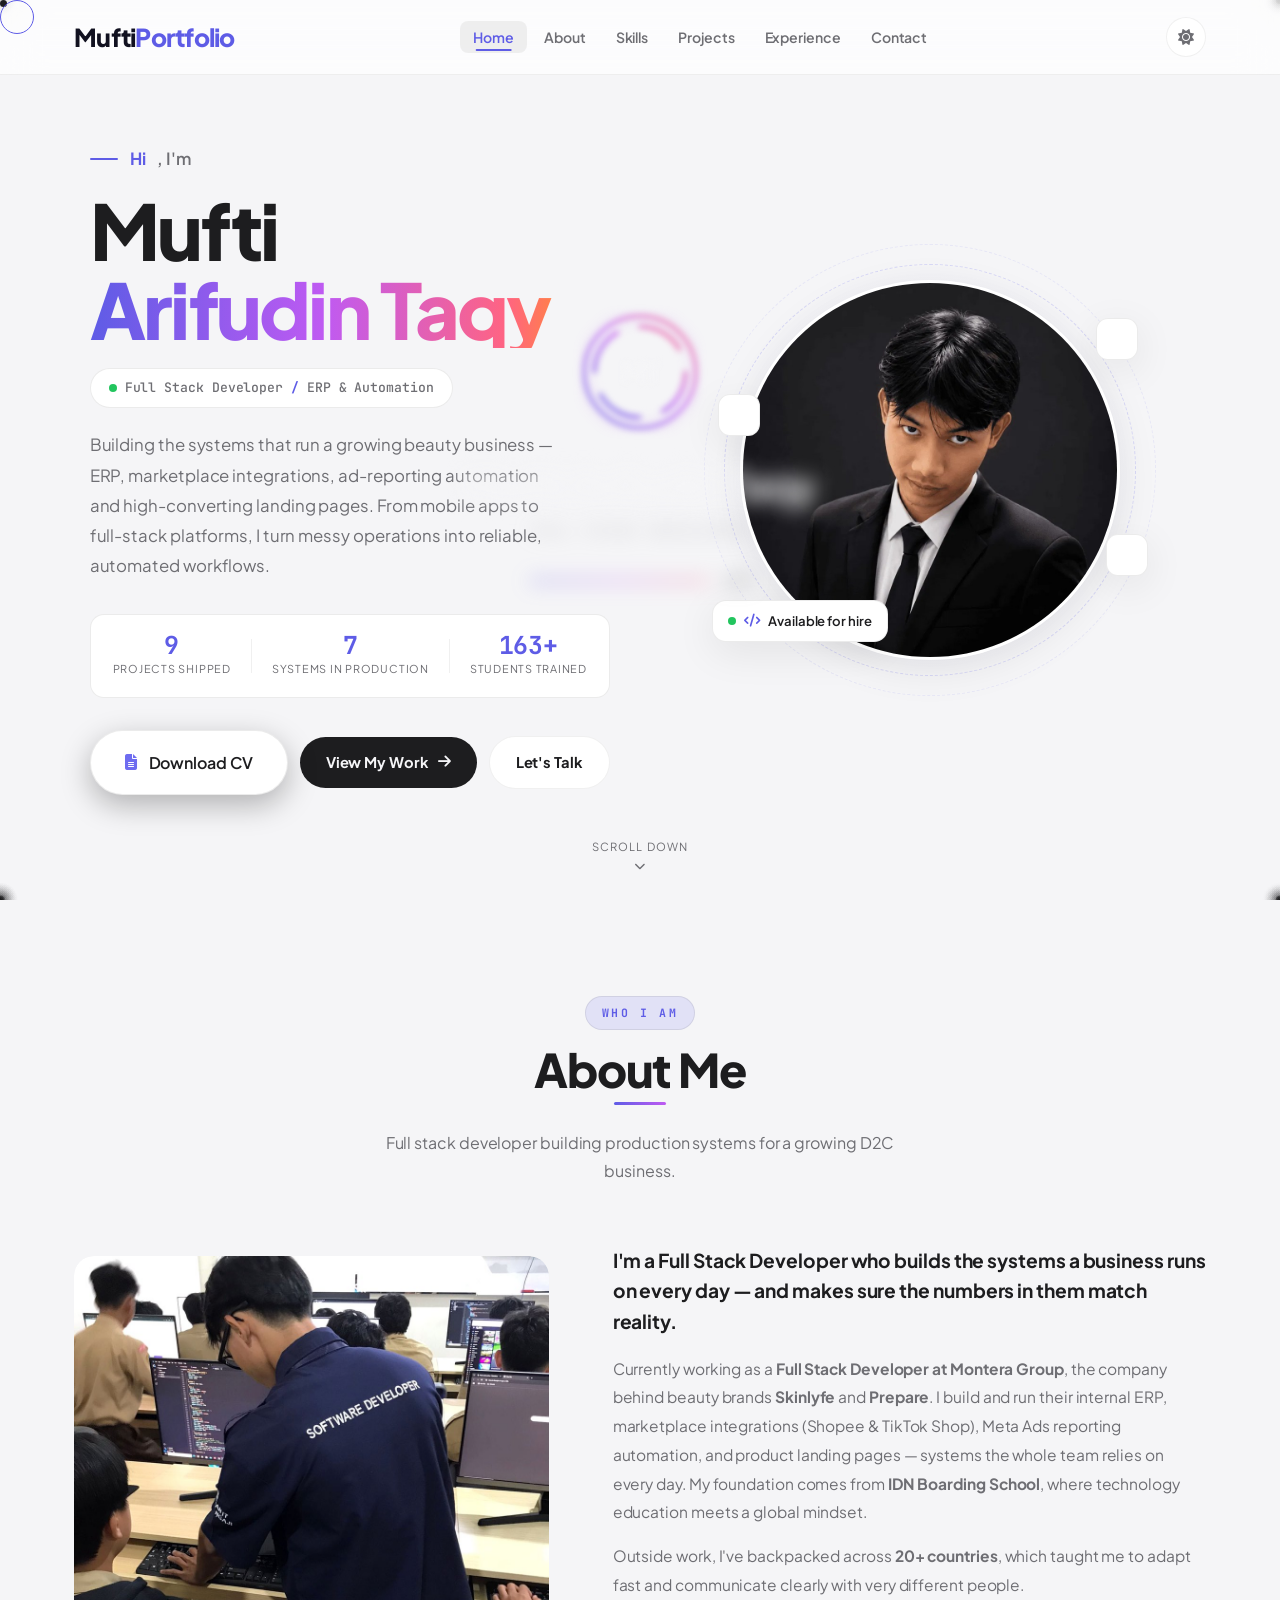
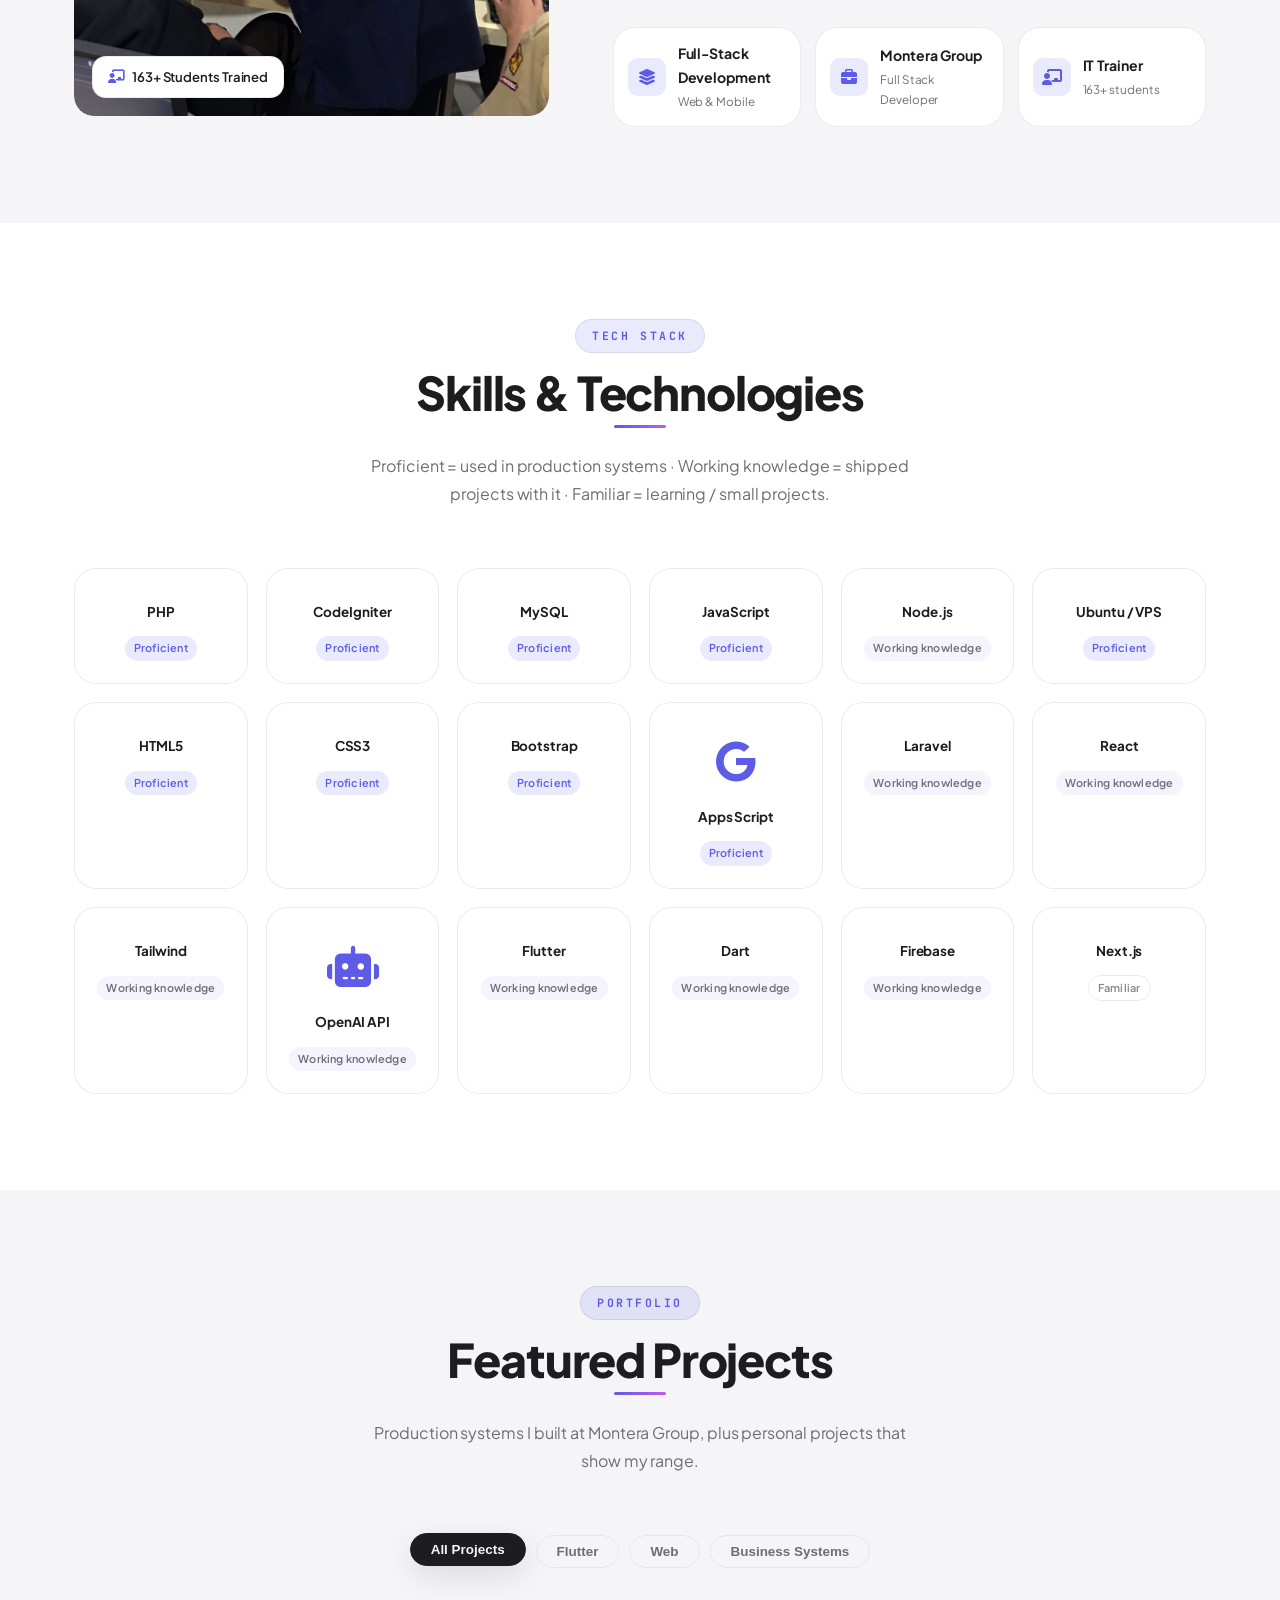
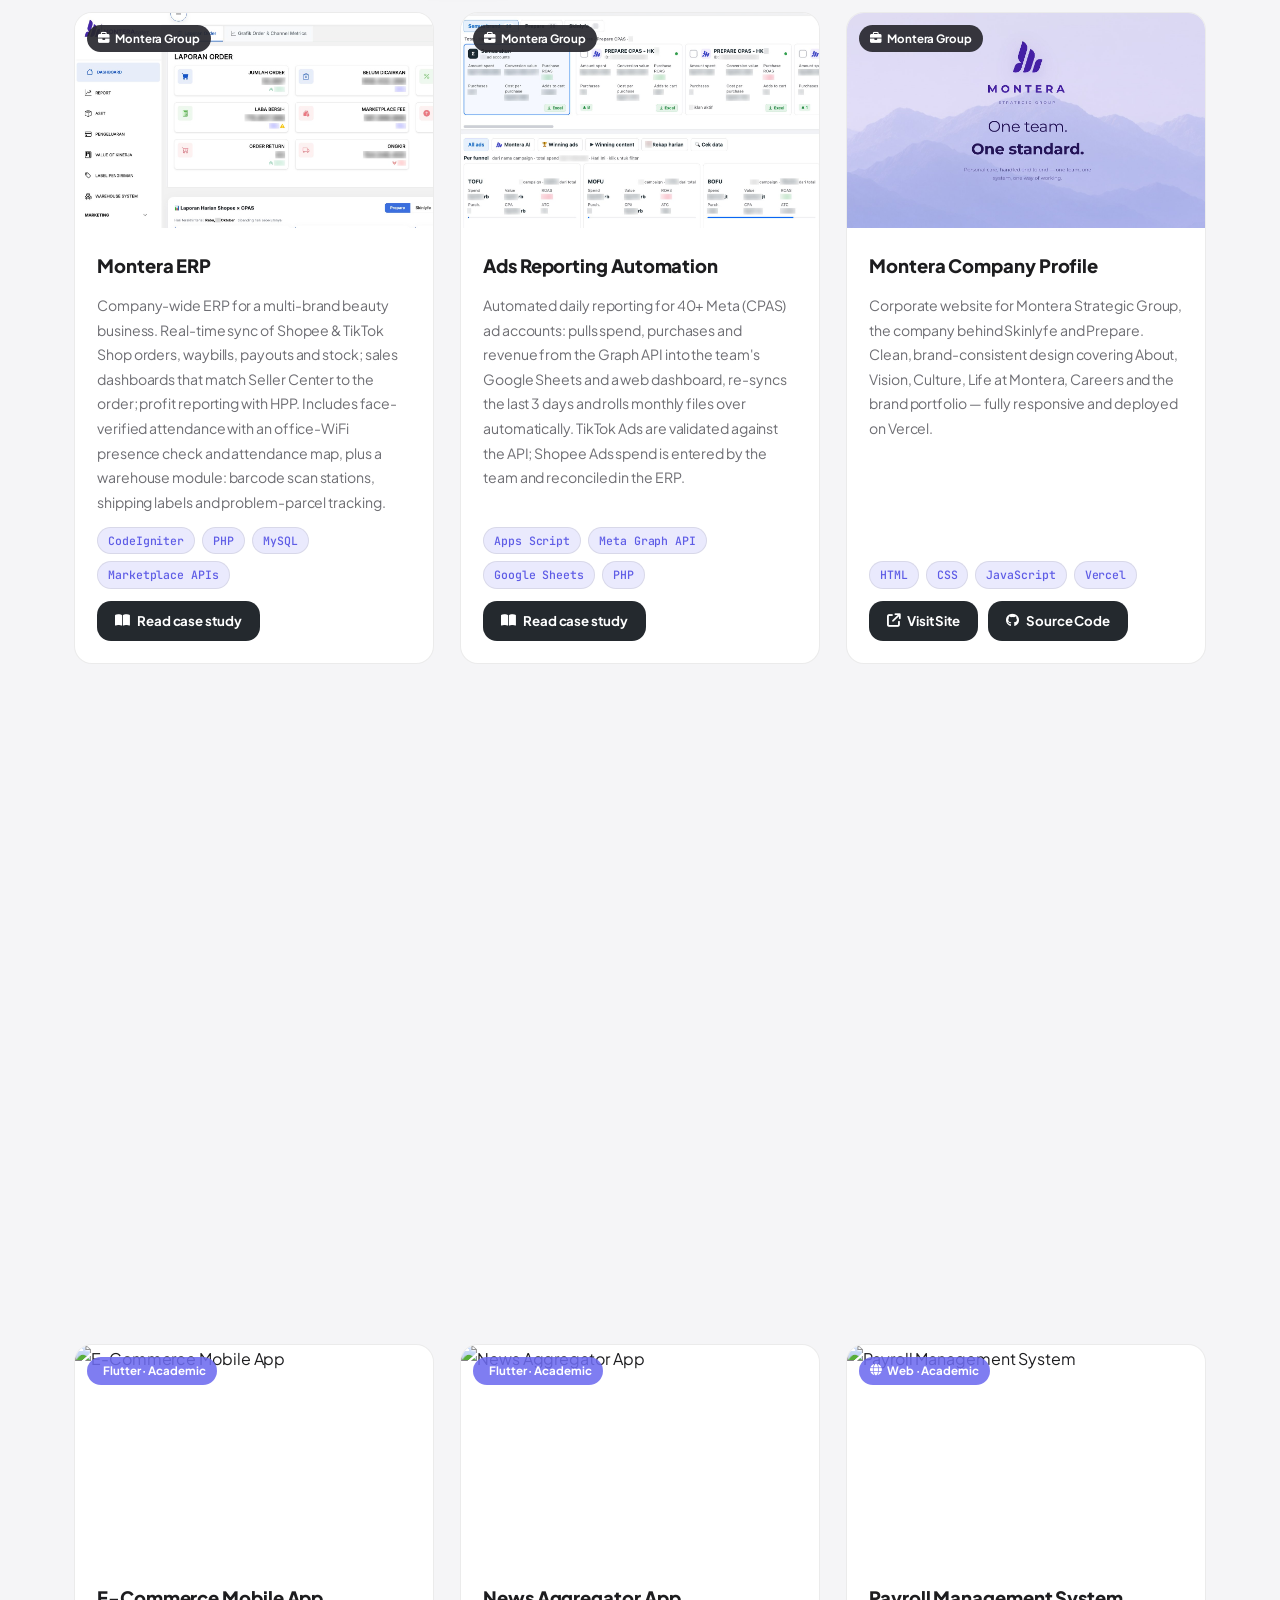
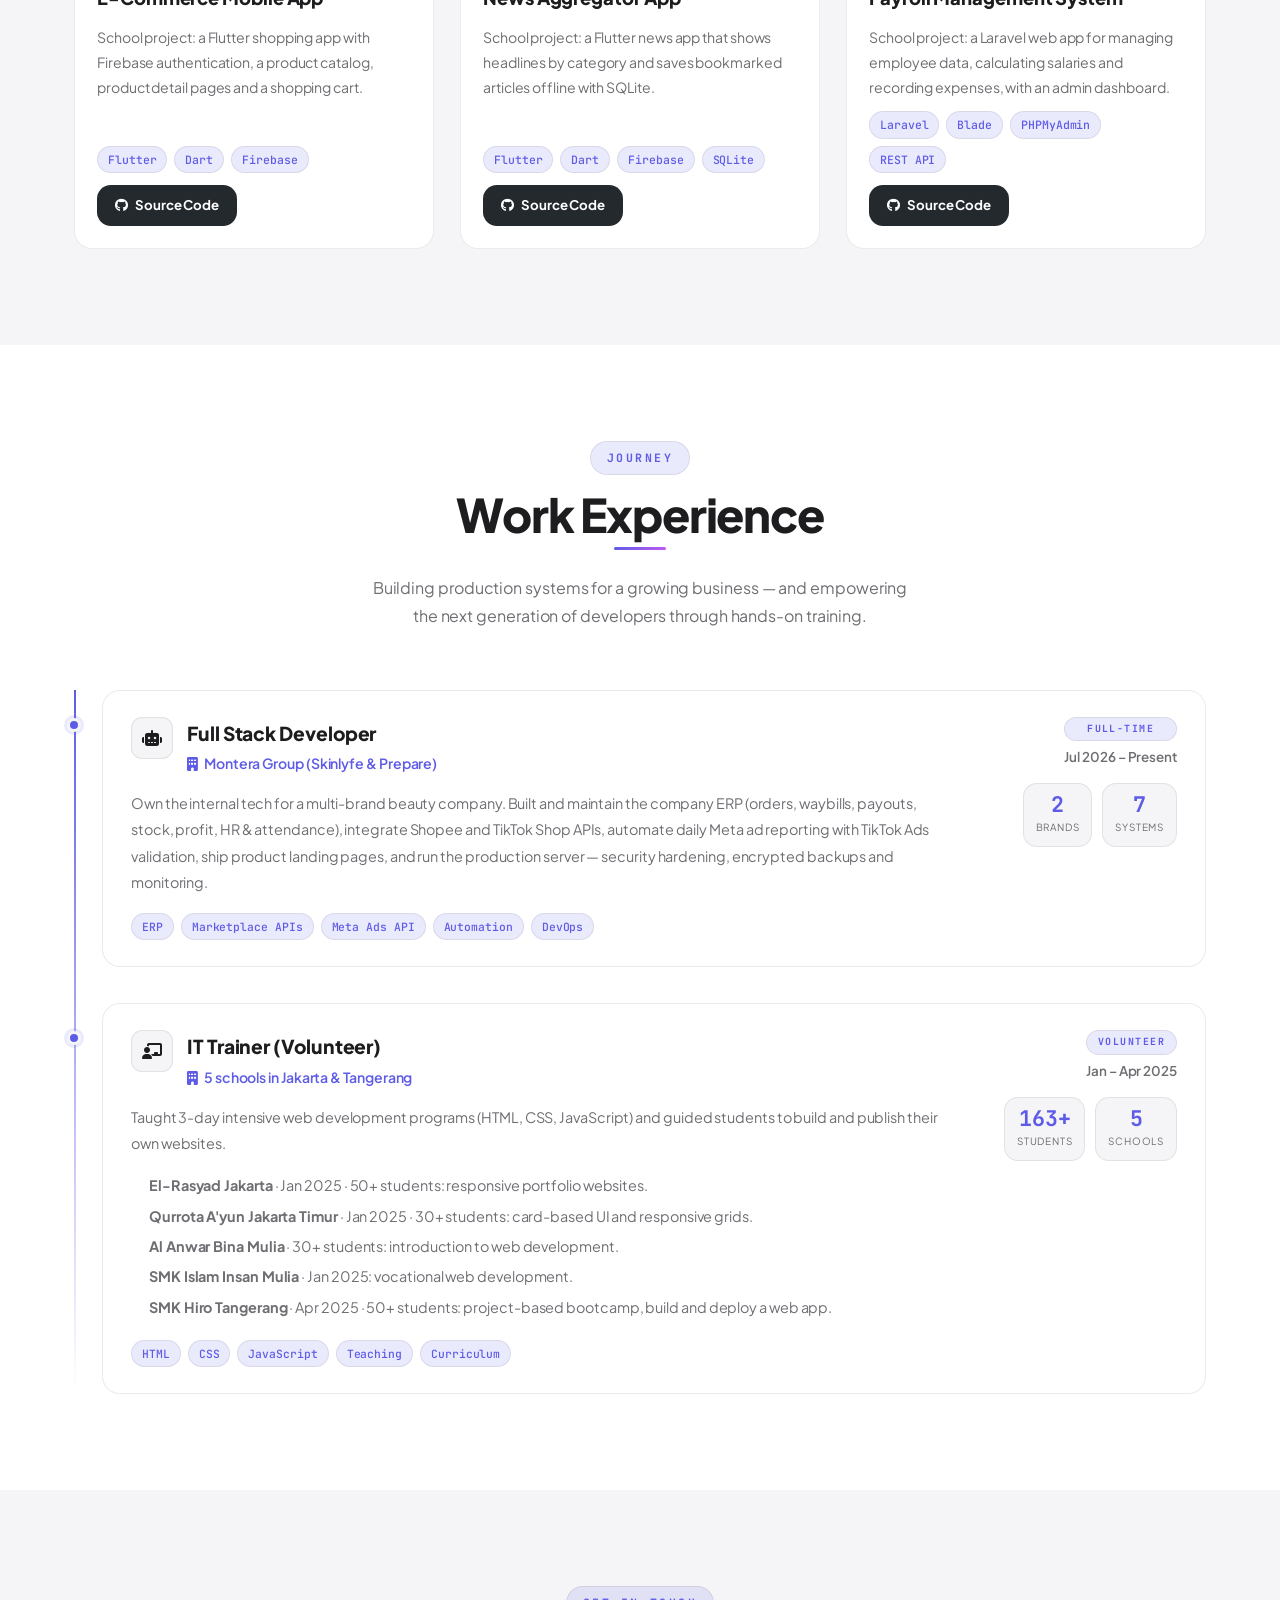
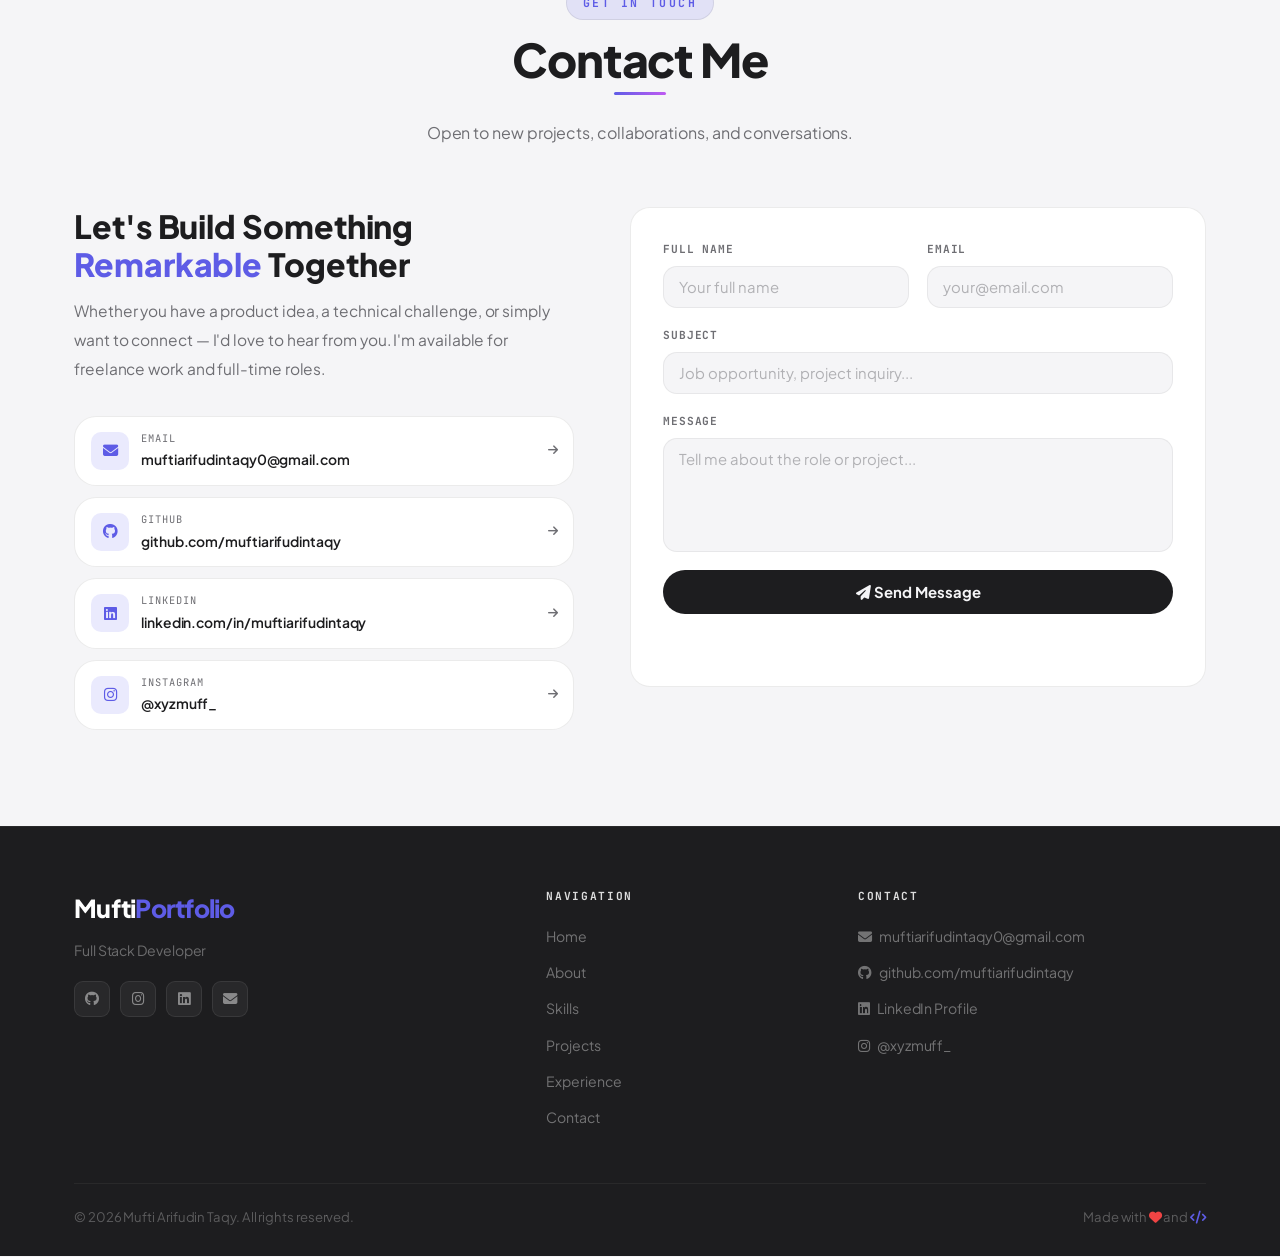
==== commit 61784488: "Urutkan skill: stack produksi duluan" ====
--- a/index.html
+++ b/index.html
@@ -254,24 +254,24 @@
       <p class="sec-sub">Proficient = used in production systems · Working knowledge = shipped projects with it · Familiar = learning / small projects.</p>
     </div>
     <div class="skills-grid">
-      <div class="skill-card" data-delay="0"><div class="sk-icon"><i class="devicon-html5-plain"></i></div><span class="sk-name">HTML5</span><span class="sk-level lv-pro">Proficient</span></div>
-      <div class="skill-card" data-delay="1"><div class="sk-icon"><i class="devicon-css3-plain"></i></div><span class="sk-name">CSS3</span><span class="sk-level lv-pro">Proficient</span></div>
-      <div class="skill-card" data-delay="2"><div class="sk-icon"><i class="devicon-javascript-plain"></i></div><span class="sk-name">JavaScript</span><span class="sk-level lv-pro">Proficient</span></div>
-      <div class="skill-card" data-delay="3"><div class="sk-icon"><i class="devicon-react-original"></i></div><span class="sk-name">React</span><span class="sk-level lv-work">Working knowledge</span></div>
-      <div class="skill-card" data-delay="4"><div class="sk-icon"><i class="devicon-php-plain"></i></div><span class="sk-name">PHP</span><span class="sk-level lv-pro">Proficient</span></div>
-      <div class="skill-card" data-delay="5"><div class="sk-icon"><i class="devicon-laravel-plain"></i></div><span class="sk-name">Laravel</span><span class="sk-level lv-work">Working knowledge</span></div>
-      <div class="skill-card" data-delay="6"><div class="sk-icon"><i class="devicon-dart-plain"></i></div><span class="sk-name">Dart</span><span class="sk-level lv-work">Working knowledge</span></div>
-      <div class="skill-card" data-delay="7"><div class="sk-icon"><i class="devicon-flutter-plain"></i></div><span class="sk-name">Flutter</span><span class="sk-level lv-work">Working knowledge</span></div>
-      <div class="skill-card" data-delay="8"><div class="sk-icon"><i class="devicon-nextjs-plain"></i></div><span class="sk-name">Next.js</span><span class="sk-level lv-fam">Familiar</span></div>
-      <div class="skill-card" data-delay="9"><div class="sk-icon"><i class="devicon-firebase-plain"></i></div><span class="sk-name">Firebase</span><span class="sk-level lv-work">Working knowledge</span></div>
-      <div class="skill-card" data-delay="10"><div class="sk-icon"><i class="devicon-bootstrap-plain"></i></div><span class="sk-name">Bootstrap</span><span class="sk-level lv-pro">Proficient</span></div>
-      <div class="skill-card" data-delay="11"><div class="sk-icon"><i class="devicon-tailwindcss-plain"></i></div><span class="sk-name">Tailwind</span><span class="sk-level lv-work">Working knowledge</span></div>
-      <div class="skill-card" data-delay="12"><div class="sk-icon"><i class="devicon-codeigniter-plain"></i></div><span class="sk-name">CodeIgniter</span><span class="sk-level lv-pro">Proficient</span></div>
-      <div class="skill-card" data-delay="13"><div class="sk-icon"><i class="devicon-mysql-plain"></i></div><span class="sk-name">MySQL</span><span class="sk-level lv-pro">Proficient</span></div>
-      <div class="skill-card" data-delay="14"><div class="sk-icon"><i class="devicon-nodejs-plain"></i></div><span class="sk-name">Node.js</span><span class="sk-level lv-work">Working knowledge</span></div>
-      <div class="skill-card" data-delay="15"><div class="sk-icon"><i class="devicon-linux-plain"></i></div><span class="sk-name">Ubuntu / VPS</span><span class="sk-level lv-pro">Proficient</span></div>
-      <div class="skill-card" data-delay="16"><div class="sk-icon"><i class="fab fa-google"></i></div><span class="sk-name">Apps Script</span><span class="sk-level lv-pro">Proficient</span></div>
-      <div class="skill-card" data-delay="17"><div class="sk-icon"><i class="fas fa-robot"></i></div><span class="sk-name">OpenAI API</span><span class="sk-level lv-work">Working knowledge</span></div>
+      <div class="skill-card" data-delay="0"><div class="sk-icon"><i class="devicon-php-plain"></i></div><span class="sk-name">PHP</span><span class="sk-level lv-pro">Proficient</span></div>
+      <div class="skill-card" data-delay="1"><div class="sk-icon"><i class="devicon-codeigniter-plain"></i></div><span class="sk-name">CodeIgniter</span><span class="sk-level lv-pro">Proficient</span></div>
+      <div class="skill-card" data-delay="2"><div class="sk-icon"><i class="devicon-mysql-plain"></i></div><span class="sk-name">MySQL</span><span class="sk-level lv-pro">Proficient</span></div>
+      <div class="skill-card" data-delay="3"><div class="sk-icon"><i class="devicon-javascript-plain"></i></div><span class="sk-name">JavaScript</span><span class="sk-level lv-pro">Proficient</span></div>
+      <div class="skill-card" data-delay="4"><div class="sk-icon"><i class="devicon-nodejs-plain"></i></div><span class="sk-name">Node.js</span><span class="sk-level lv-work">Working knowledge</span></div>
+      <div class="skill-card" data-delay="5"><div class="sk-icon"><i class="devicon-linux-plain"></i></div><span class="sk-name">Ubuntu / VPS</span><span class="sk-level lv-pro">Proficient</span></div>
+      <div class="skill-card" data-delay="6"><div class="sk-icon"><i class="devicon-html5-plain"></i></div><span class="sk-name">HTML5</span><span class="sk-level lv-pro">Proficient</span></div>
+      <div class="skill-card" data-delay="7"><div class="sk-icon"><i class="devicon-css3-plain"></i></div><span class="sk-name">CSS3</span><span class="sk-level lv-pro">Proficient</span></div>
+      <div class="skill-card" data-delay="8"><div class="sk-icon"><i class="devicon-bootstrap-plain"></i></div><span class="sk-name">Bootstrap</span><span class="sk-level lv-pro">Proficient</span></div>
+      <div class="skill-card" data-delay="9"><div class="sk-icon"><i class="fab fa-google"></i></div><span class="sk-name">Apps Script</span><span class="sk-level lv-pro">Proficient</span></div>
+      <div class="skill-card" data-delay="10"><div class="sk-icon"><i class="devicon-laravel-plain"></i></div><span class="sk-name">Laravel</span><span class="sk-level lv-work">Working knowledge</span></div>
+      <div class="skill-card" data-delay="11"><div class="sk-icon"><i class="devicon-react-original"></i></div><span class="sk-name">React</span><span class="sk-level lv-work">Working knowledge</span></div>
+      <div class="skill-card" data-delay="12"><div class="sk-icon"><i class="devicon-tailwindcss-plain"></i></div><span class="sk-name">Tailwind</span><span class="sk-level lv-work">Working knowledge</span></div>
+      <div class="skill-card" data-delay="13"><div class="sk-icon"><i class="fas fa-robot"></i></div><span class="sk-name">OpenAI API</span><span class="sk-level lv-work">Working knowledge</span></div>
+      <div class="skill-card" data-delay="14"><div class="sk-icon"><i class="devicon-flutter-plain"></i></div><span class="sk-name">Flutter</span><span class="sk-level lv-work">Working knowledge</span></div>
+      <div class="skill-card" data-delay="15"><div class="sk-icon"><i class="devicon-dart-plain"></i></div><span class="sk-name">Dart</span><span class="sk-level lv-work">Working knowledge</span></div>
+      <div class="skill-card" data-delay="16"><div class="sk-icon"><i class="devicon-firebase-plain"></i></div><span class="sk-name">Firebase</span><span class="sk-level lv-work">Working knowledge</span></div>
+      <div class="skill-card" data-delay="17"><div class="sk-icon"><i class="devicon-nextjs-plain"></i></div><span class="sk-name">Next.js</span><span class="sk-level lv-fam">Familiar</span></div>
     </div>
   </div>
 </section>
--- a/style.css
+++ b/style.css
@@ -1297,3 +1297,6 @@
 
 .tl-list{margin:10px 0 0;padding-left:18px;display:grid;gap:6px}
 .tl-list li{line-height:1.55}
+
+/* jarak daftar sekolah ke tag */
+.tl-list{margin:14px 0 22px !important;gap:8px !important}
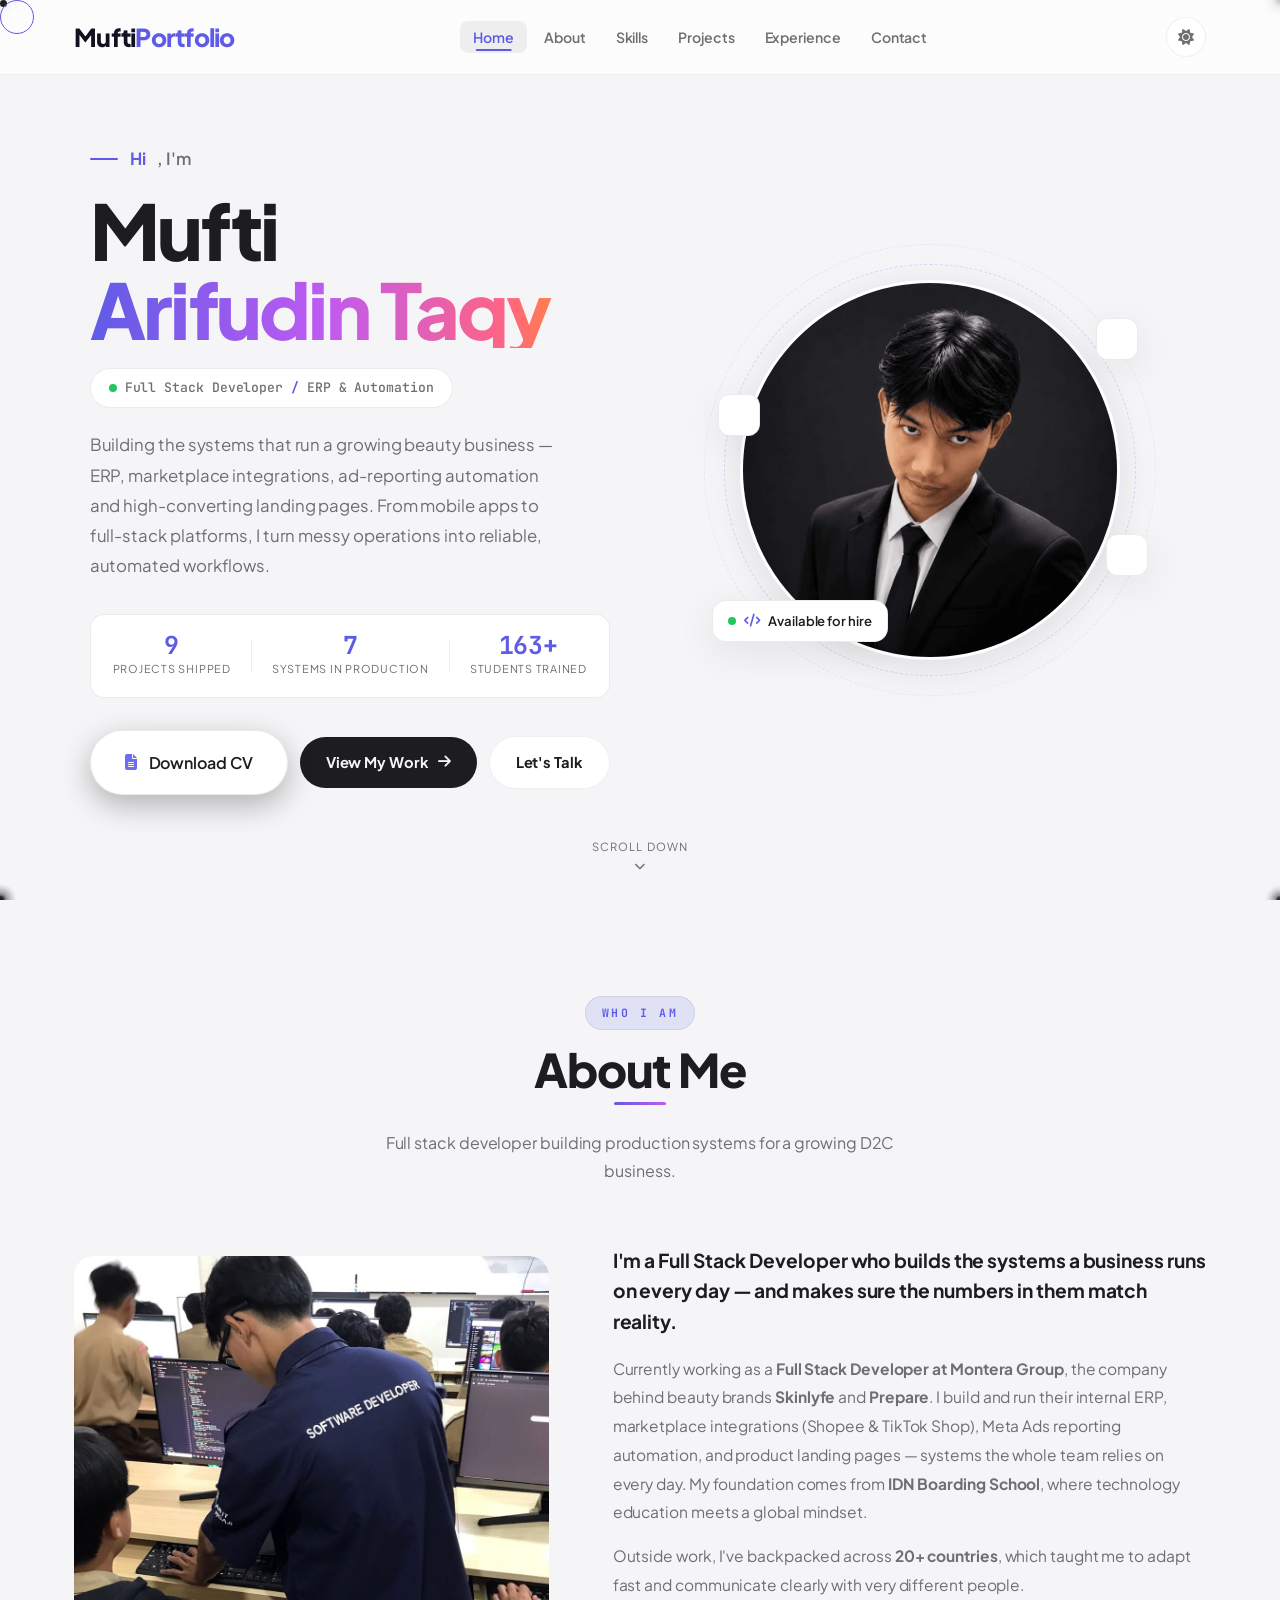
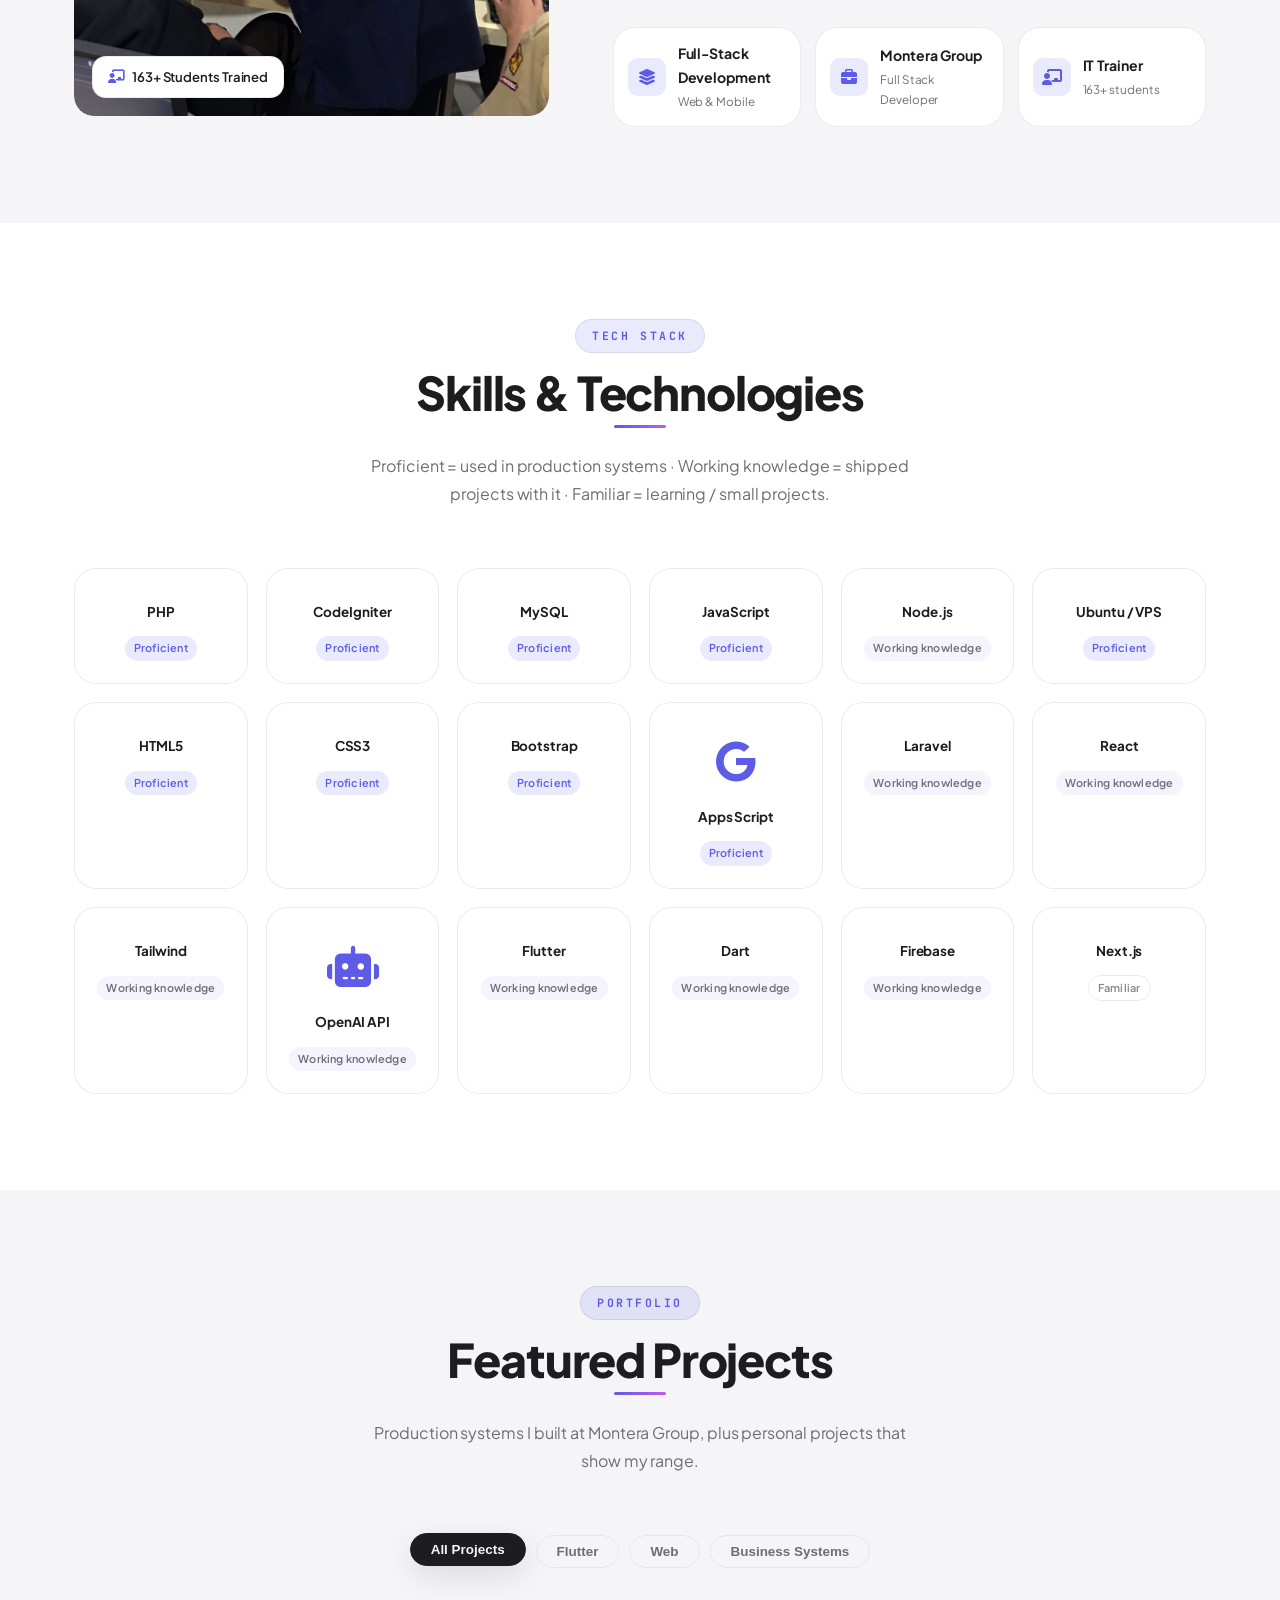
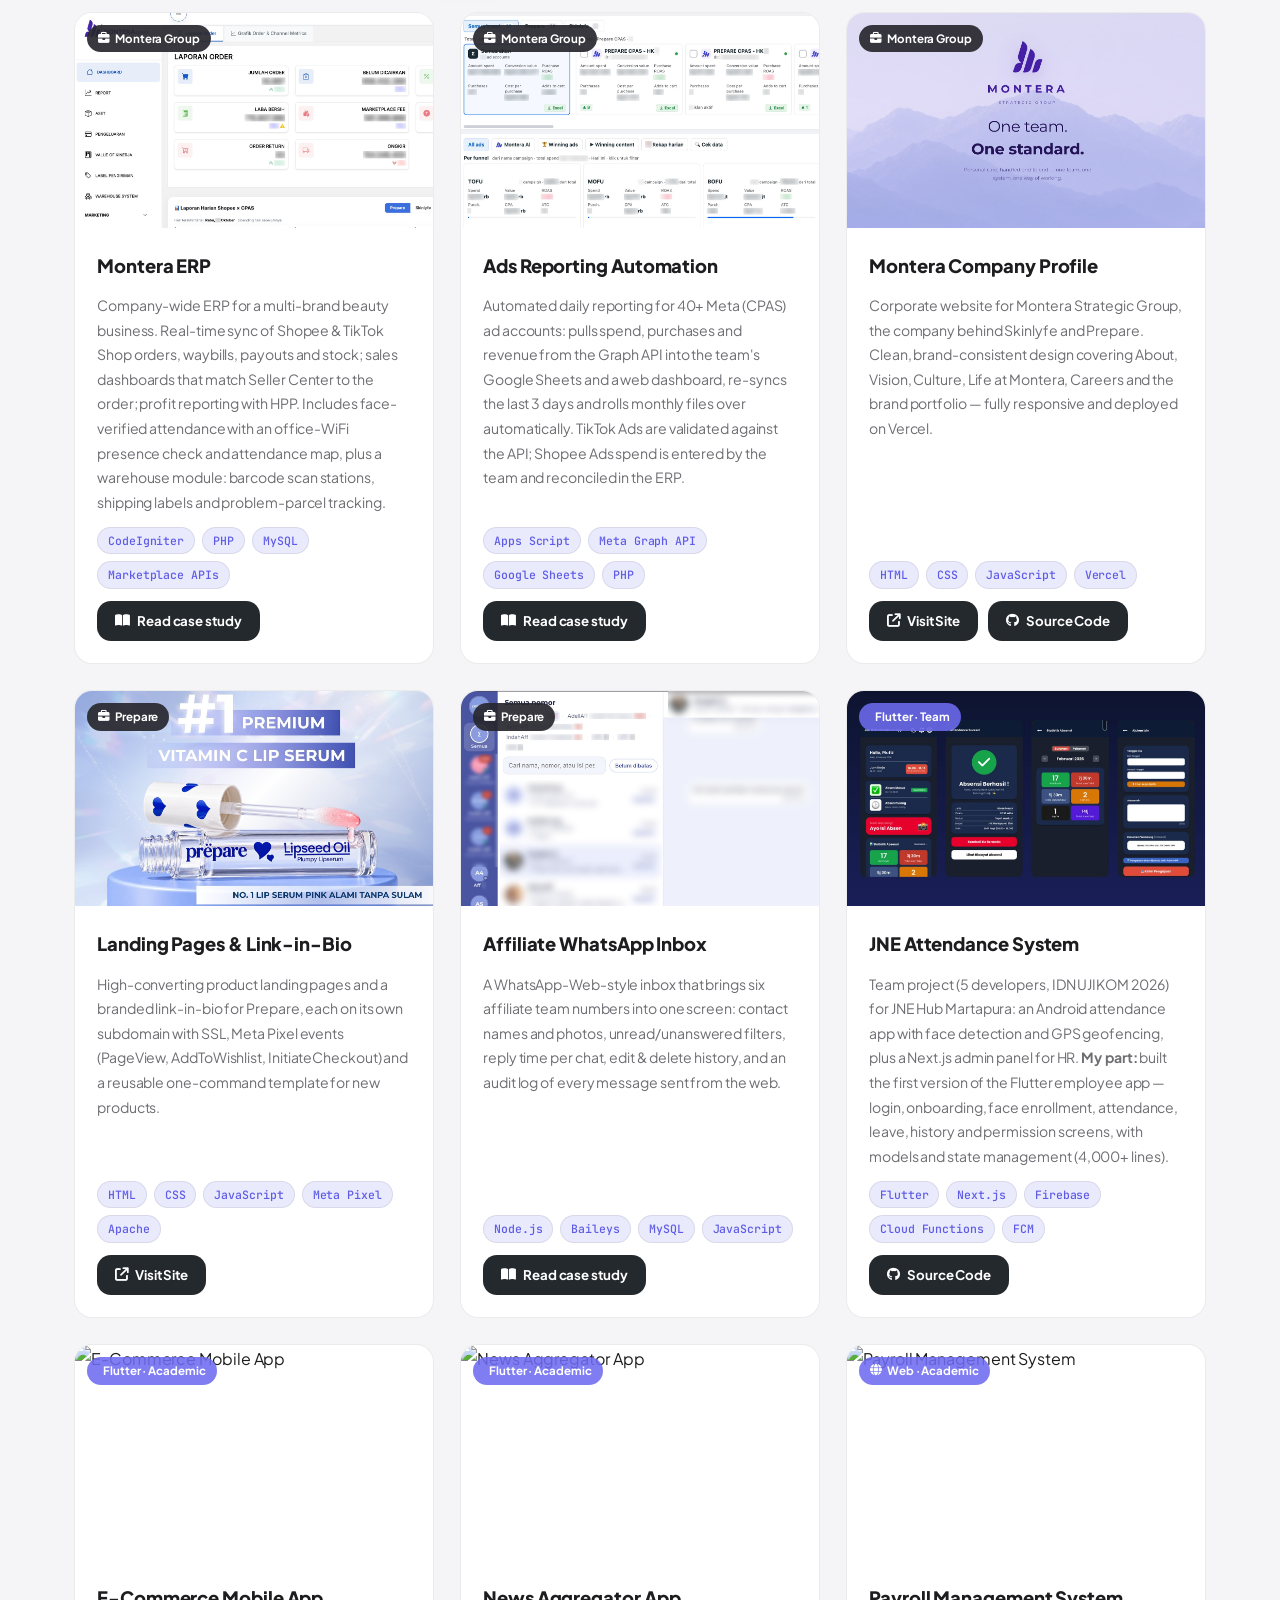
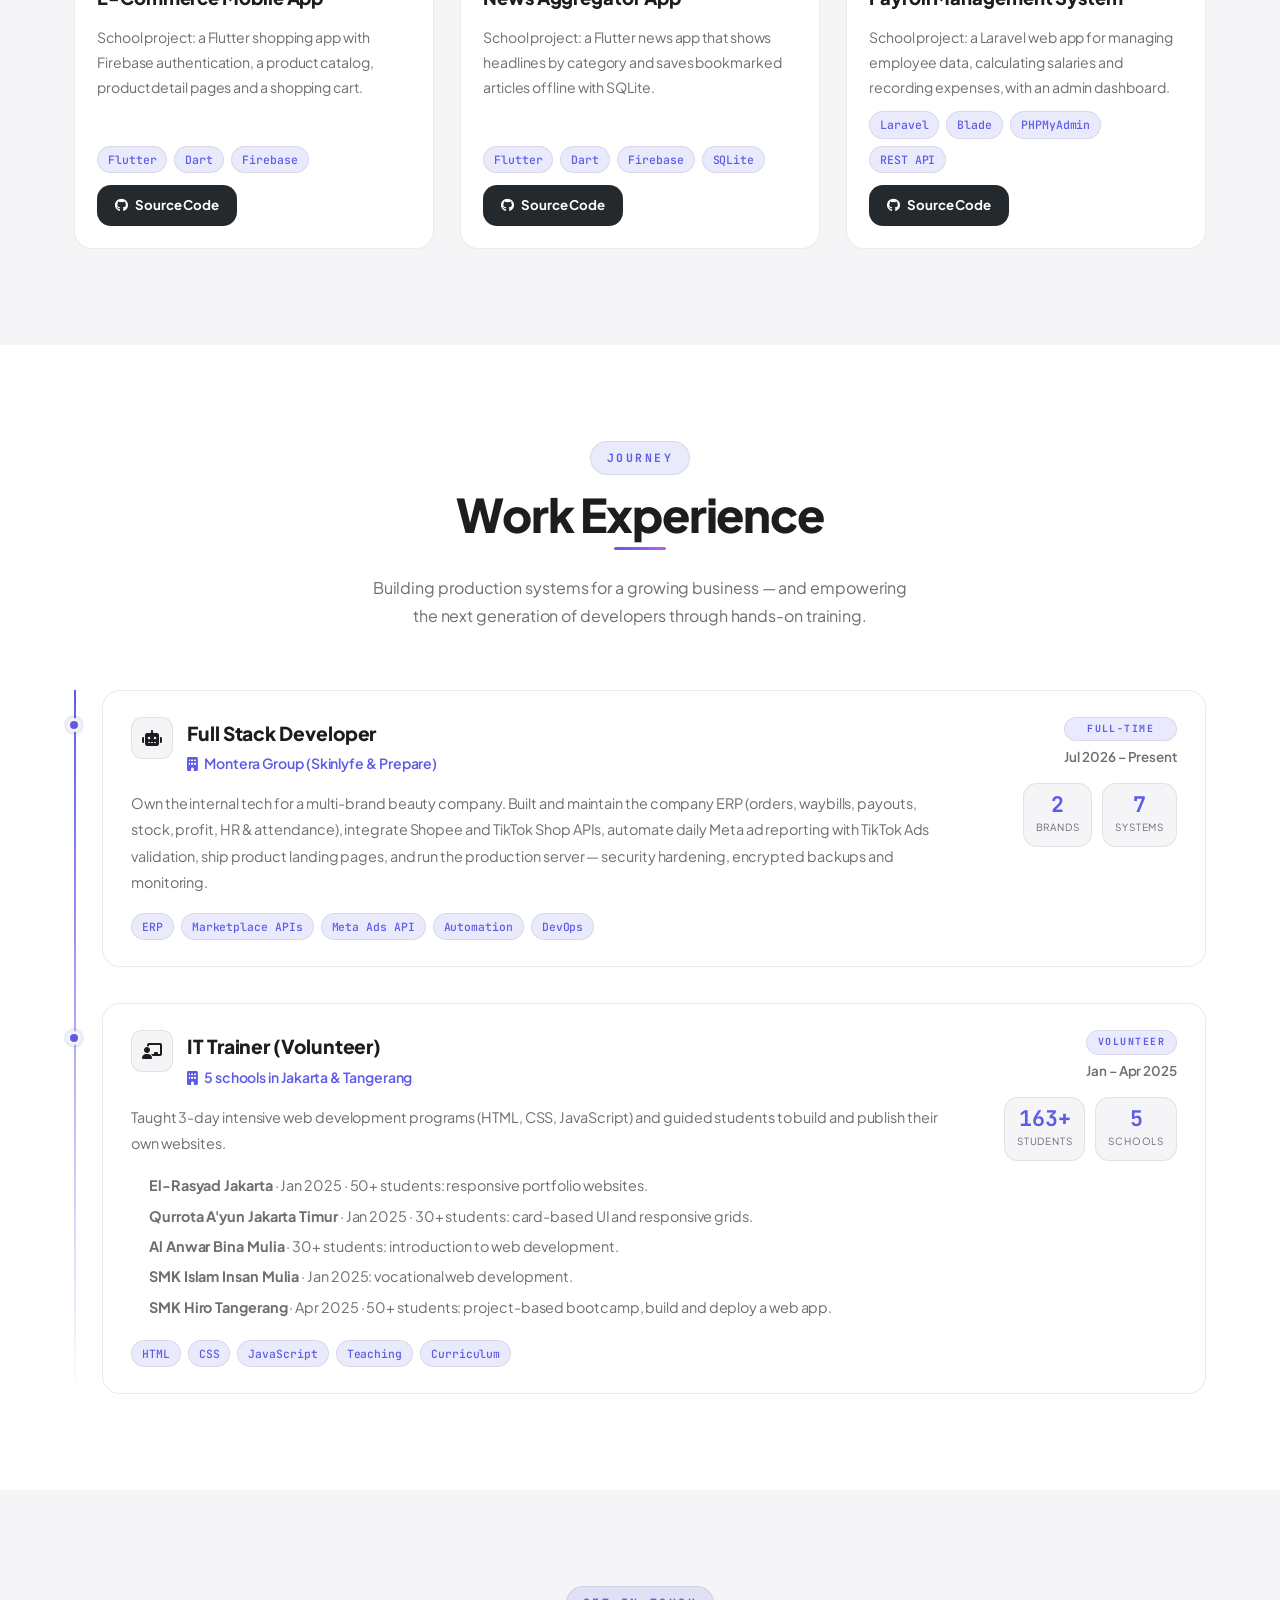
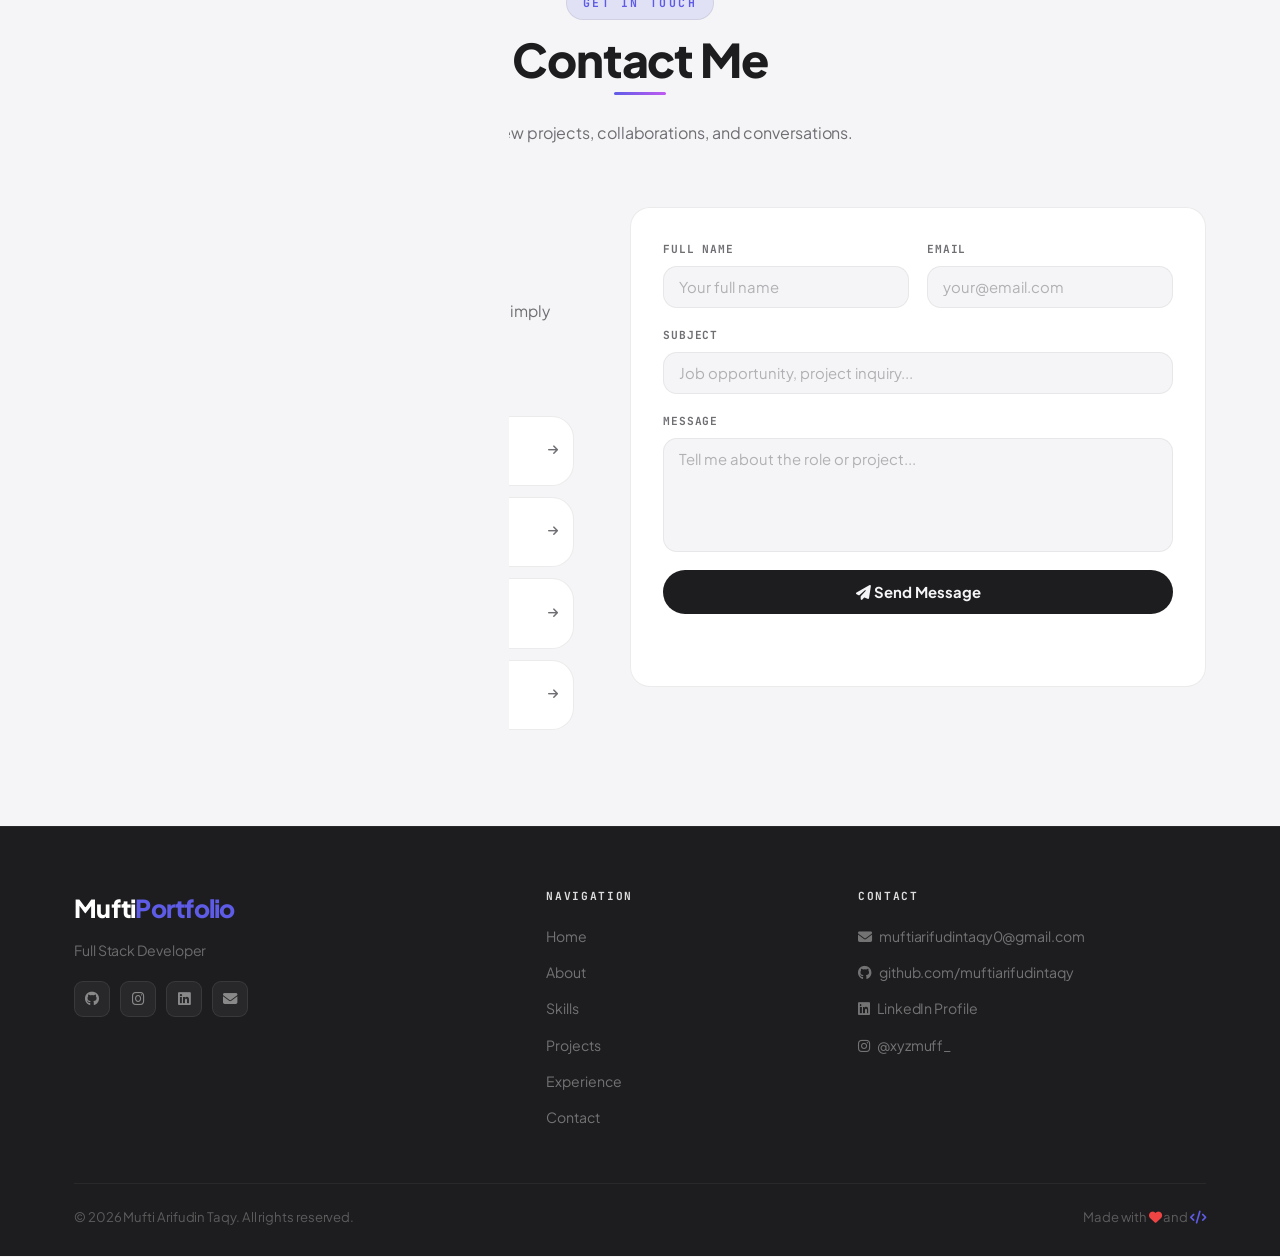
==== commit 2acc4781: "View Resume: buka PDF di tab baru, bukan langsung download" ====
--- a/index.html
+++ b/index.html
@@ -177,7 +177,7 @@
 
   <a 
     href="assets/images/Mufti_Arifudin_Taqy_CV.pdf" 
-    target="_blank" download="Mufti_Arifudin_Taqy_CV.pdf" rel="noopener noreferrer"
+    target="_blank" rel="noopener noreferrer"
     class="hero-btn resume-btn"
   >
   
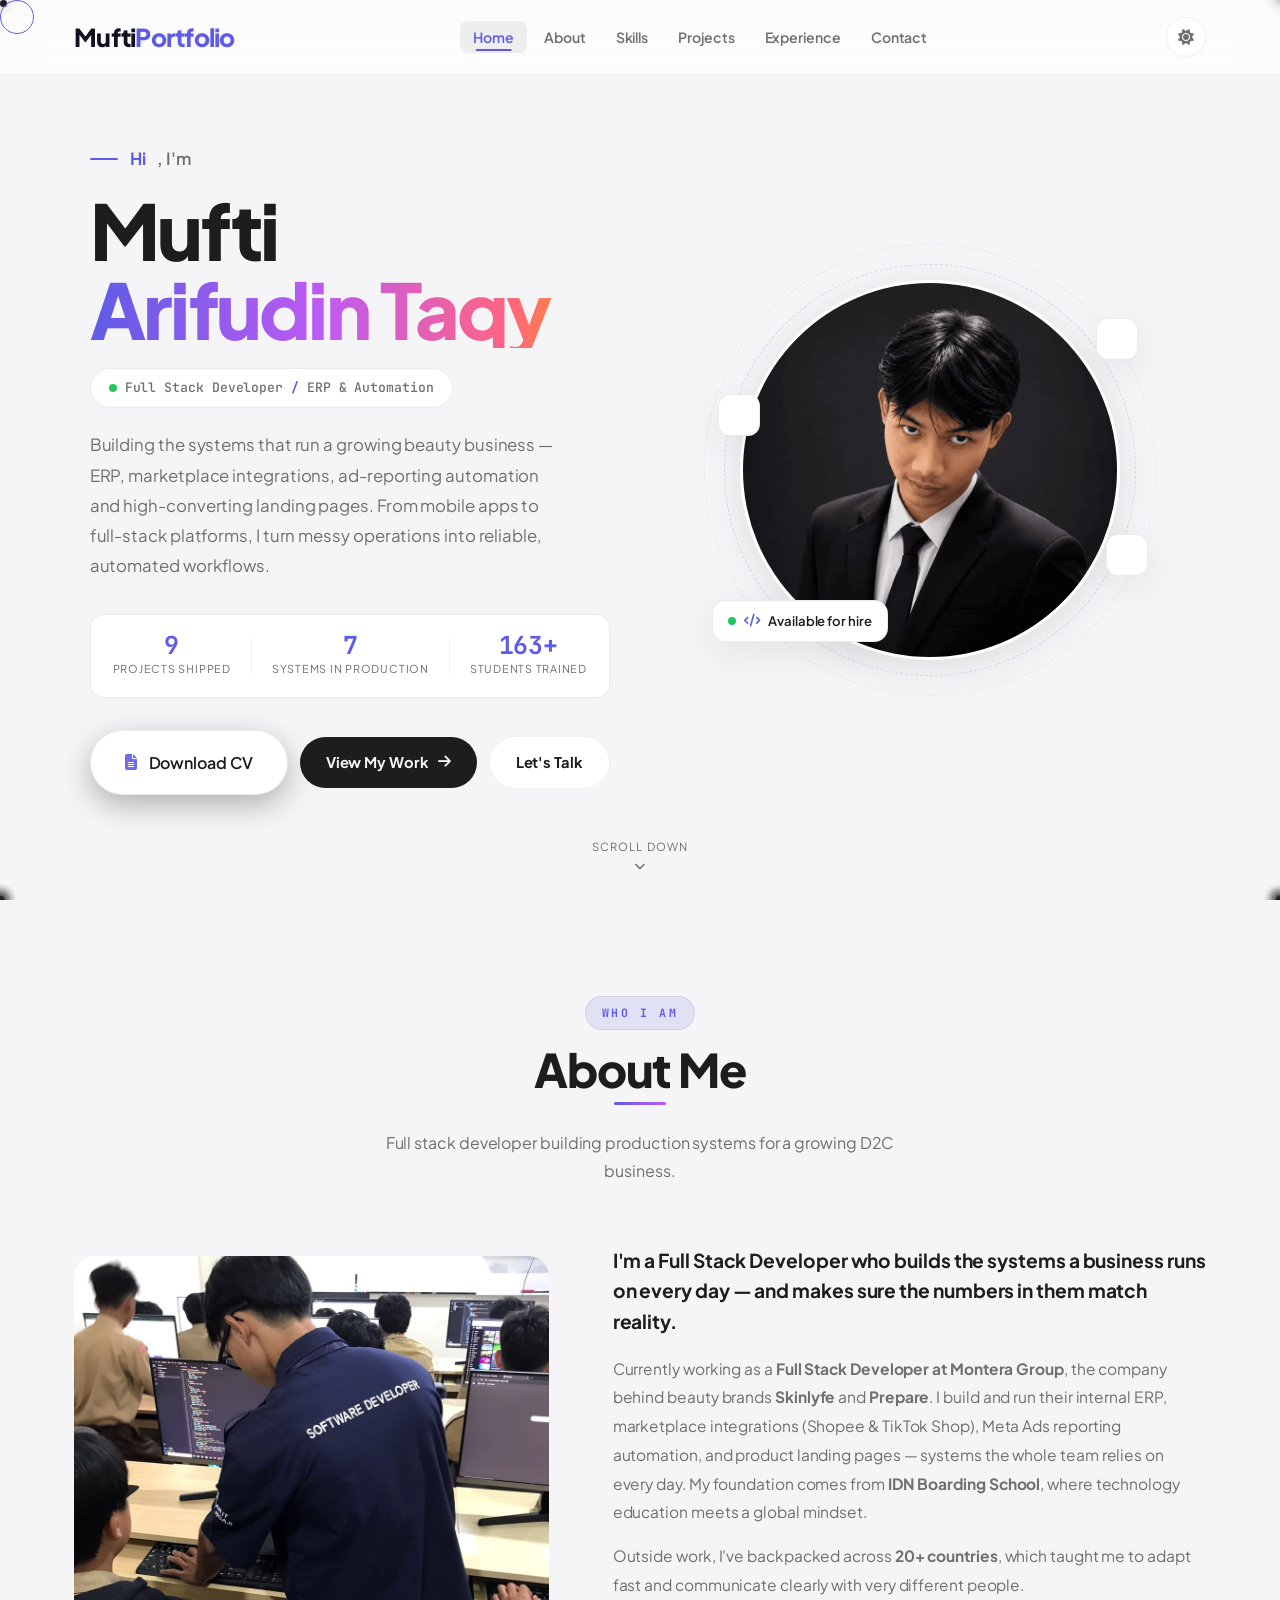
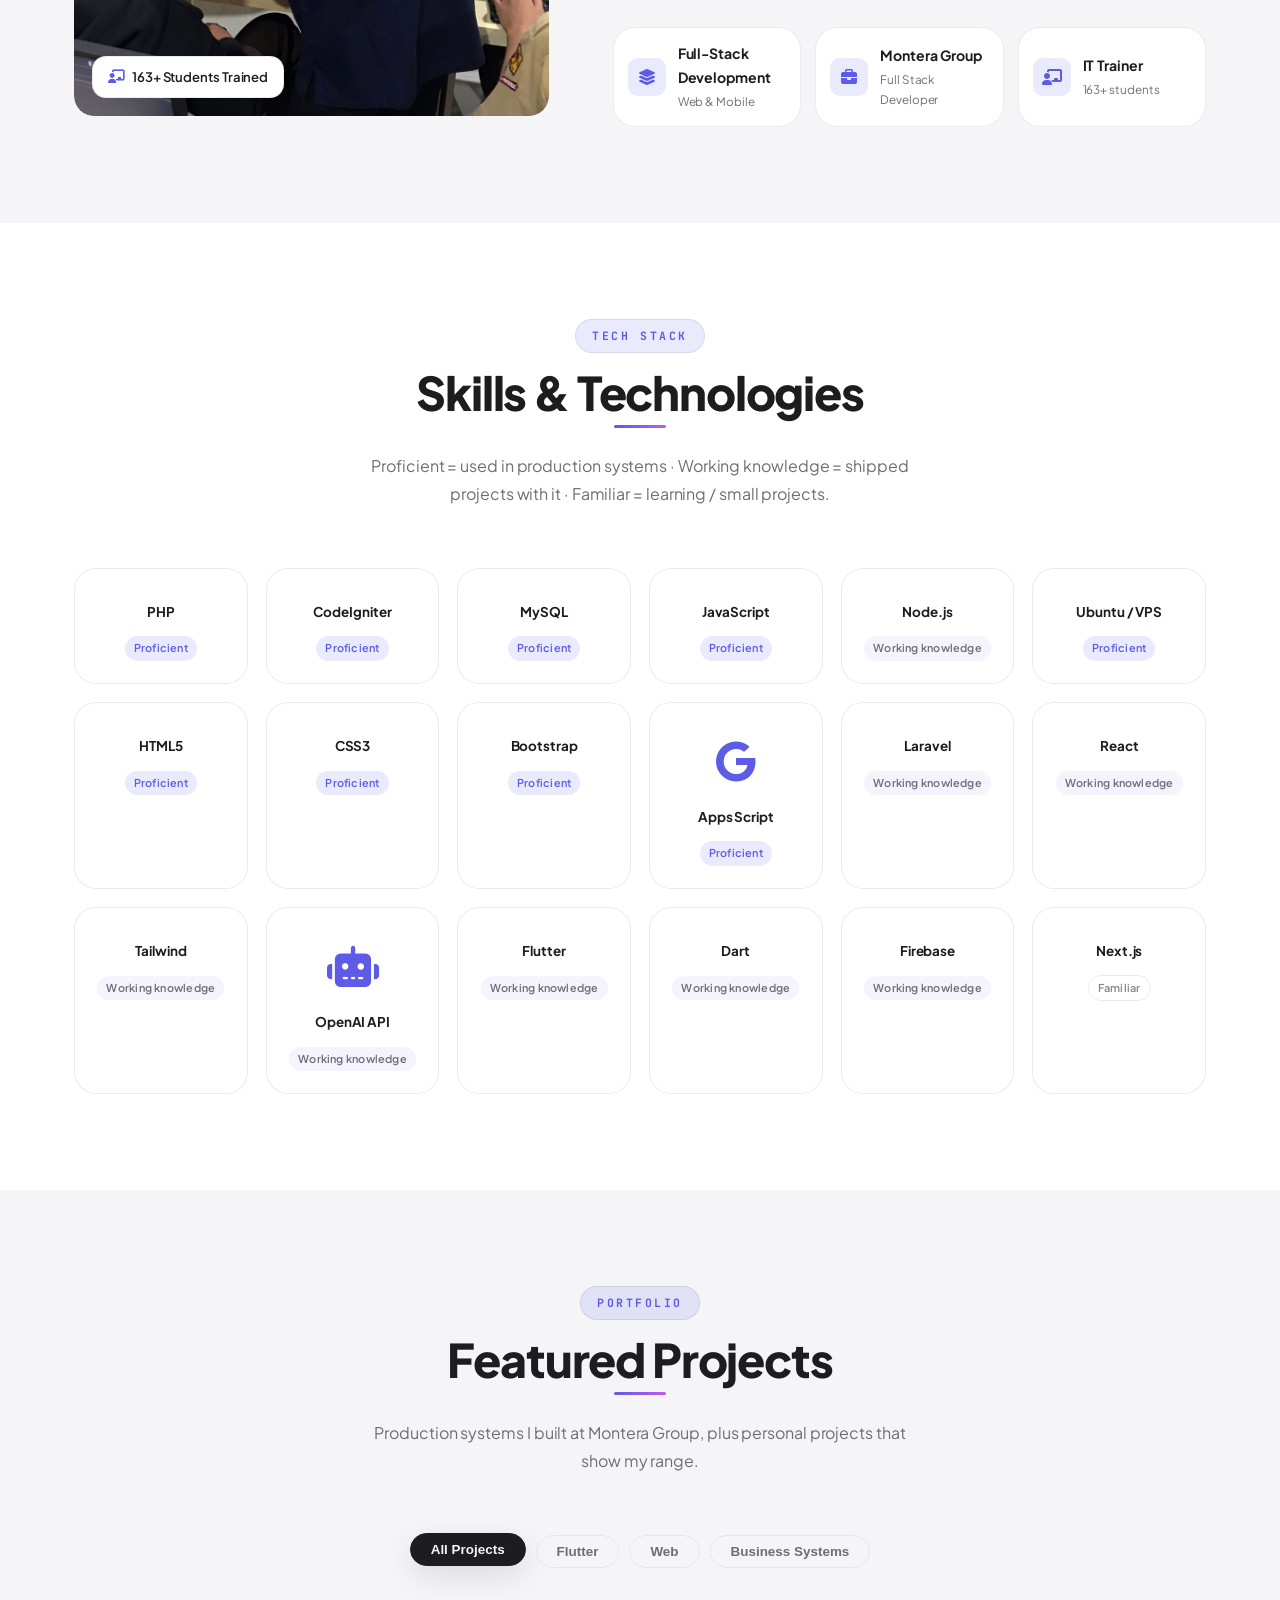
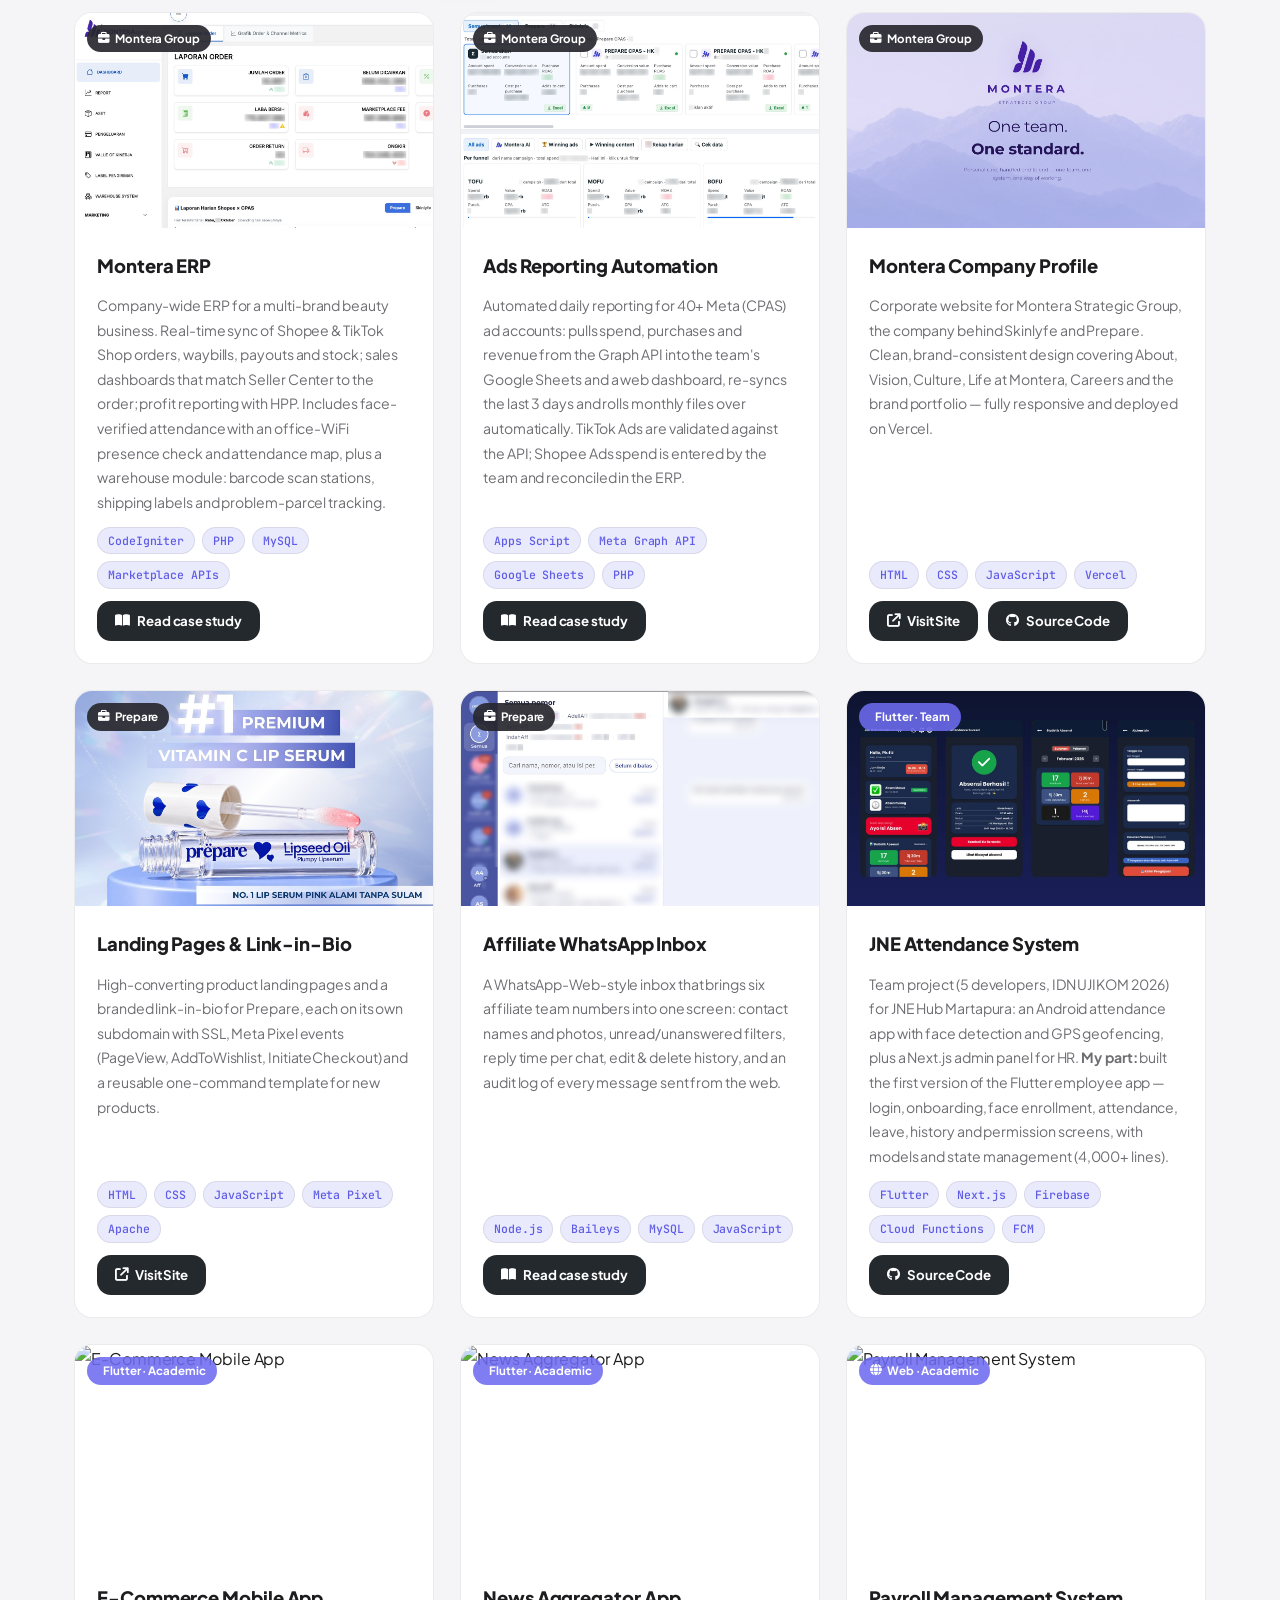
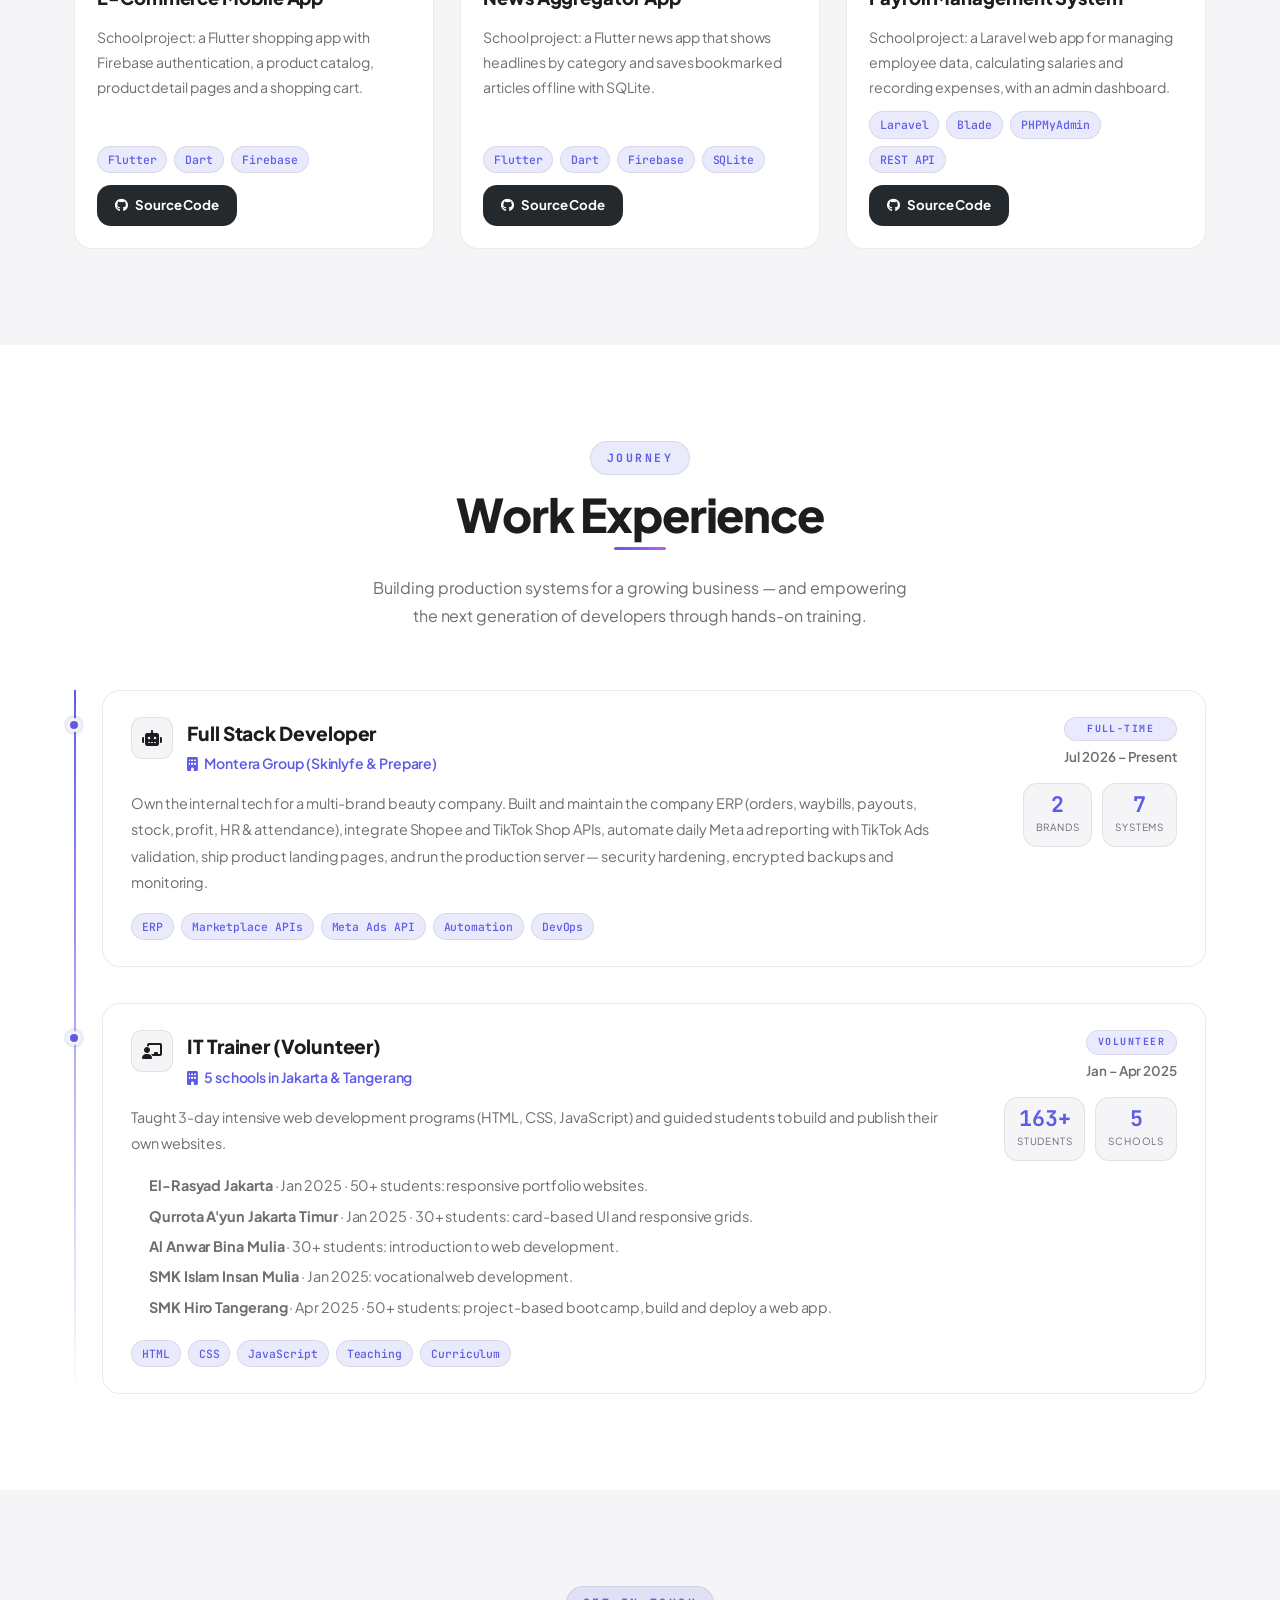
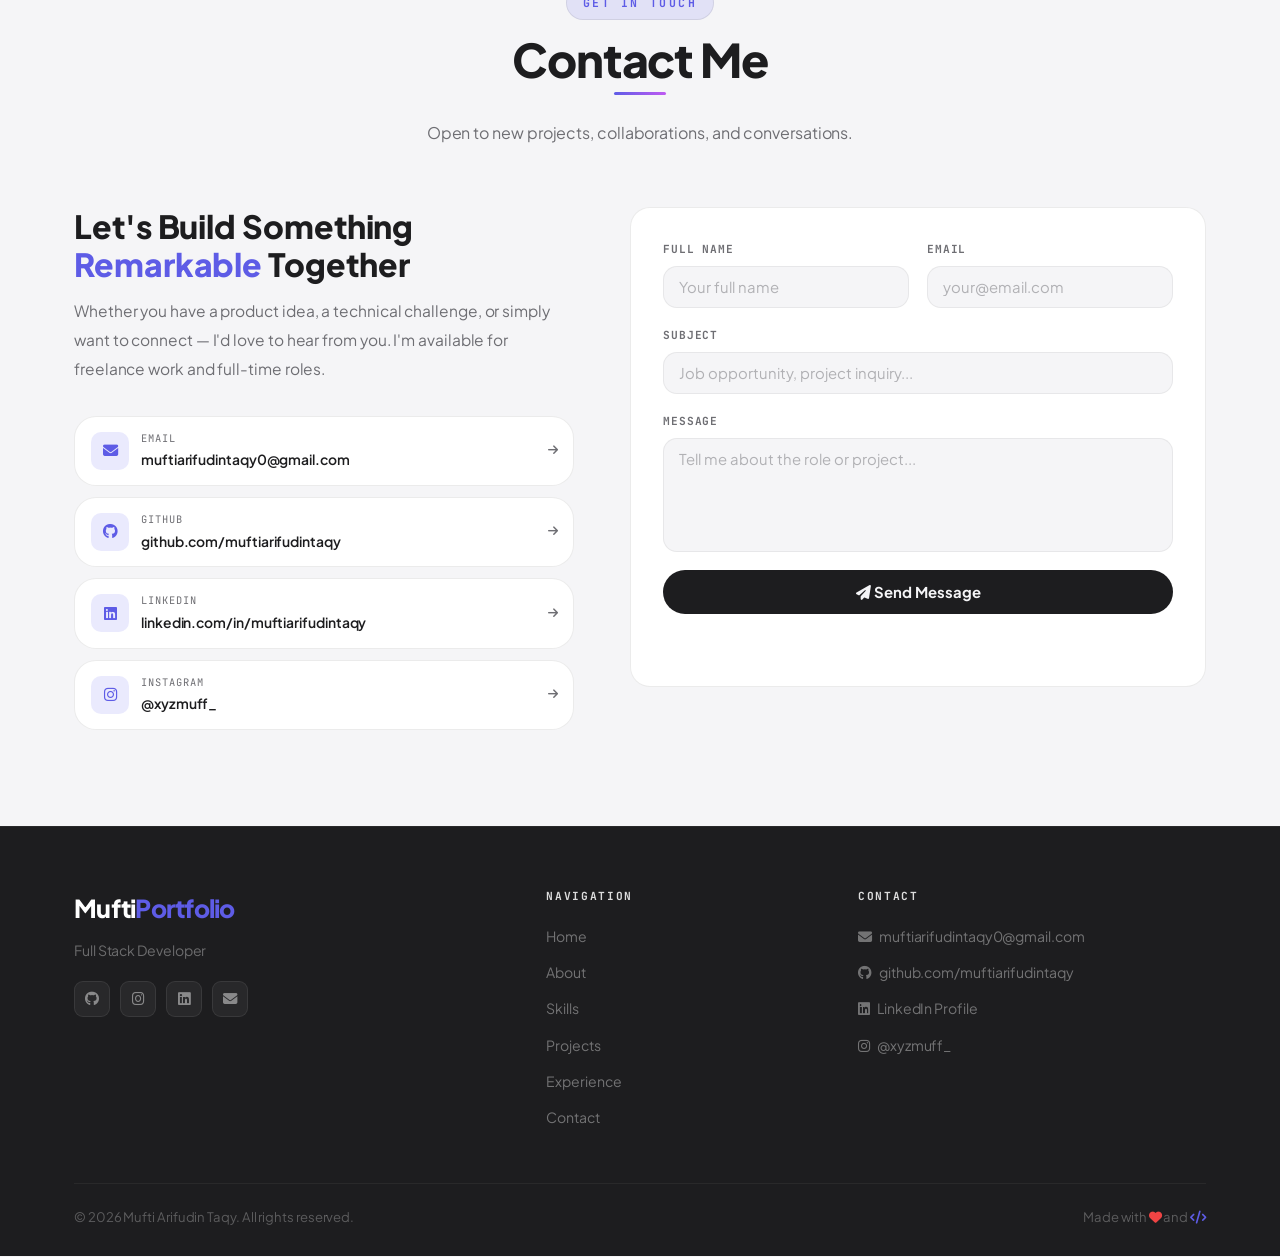
==== commit ed4d57ab: "Loader tampil setiap kali dibuka" ====
--- a/index.html
+++ b/index.html
@@ -884,7 +884,7 @@
   const C = 2 * Math.PI * 54;
   if (ring) { ring.style.strokeDasharray = C; ring.style.strokeDashoffset = C; }
   let seen = false; try { seen = sessionStorage.getItem('mt_seen') === '1'; sessionStorage.setItem('mt_seen','1'); } catch(_) {}
-  if (seen || matchMedia('(prefers-reduced-motion: reduce)').matches) { loader.remove(); document.body.classList.add('loaded'); return; }
+  if (matchMedia('(prefers-reduced-motion: reduce)').matches) { loader.remove(); document.body.classList.add('loaded'); return; }
   document.body.classList.add('loading');
   let shown = 0, target = 0, done = false, ready = false;
   const t0 = performance.now(), MIN = 1400;
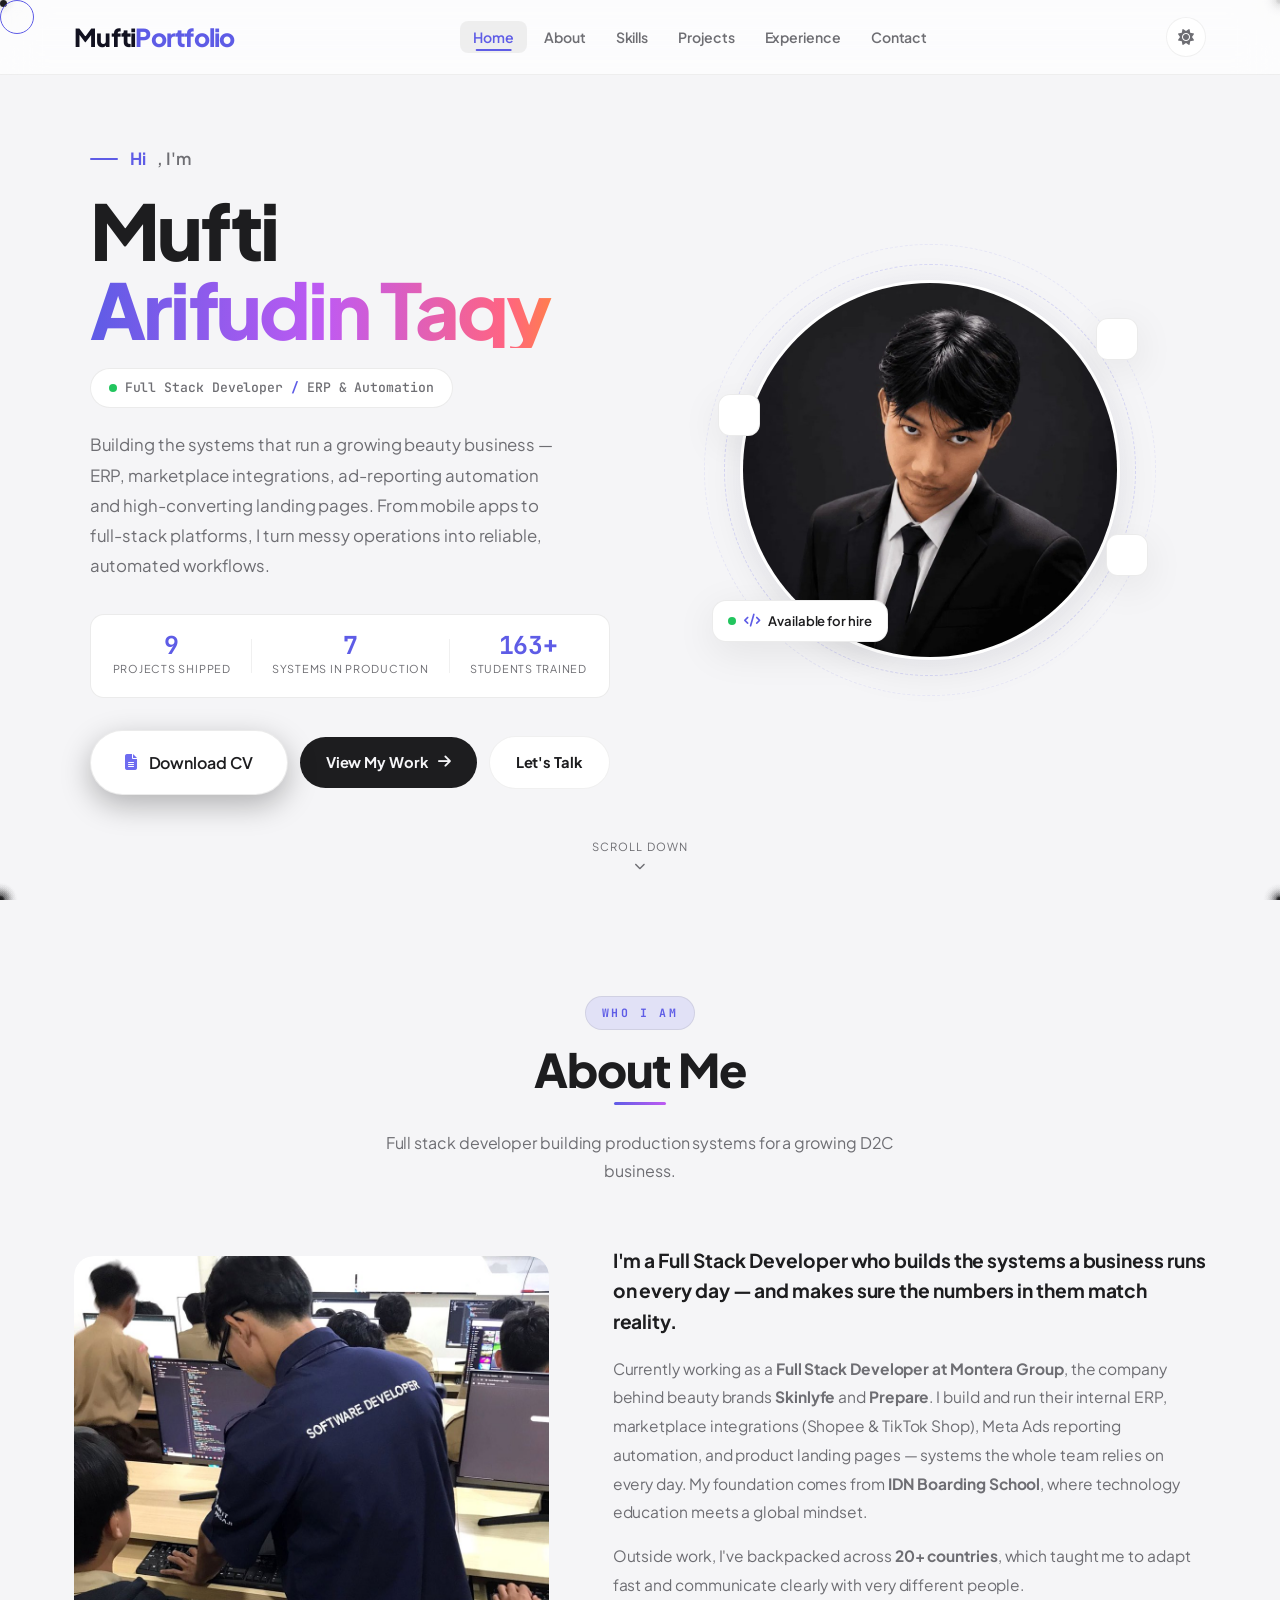
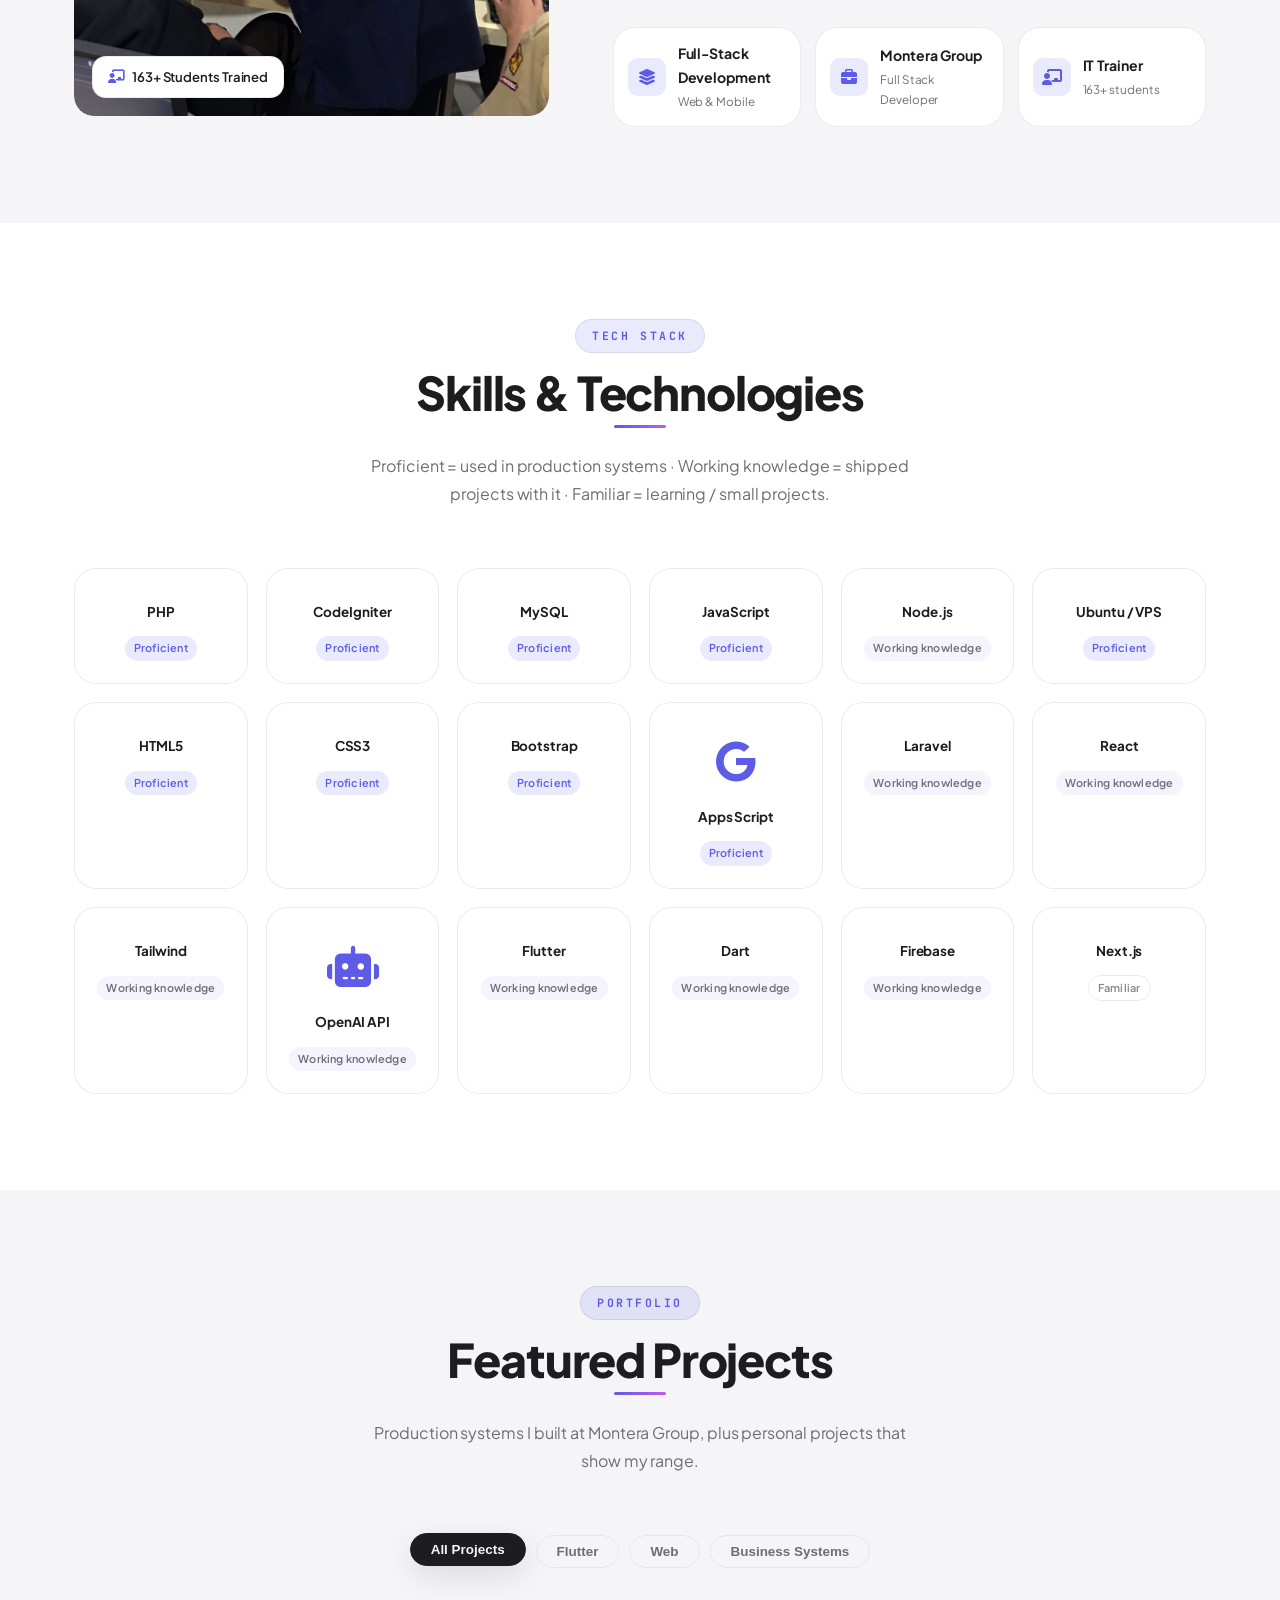
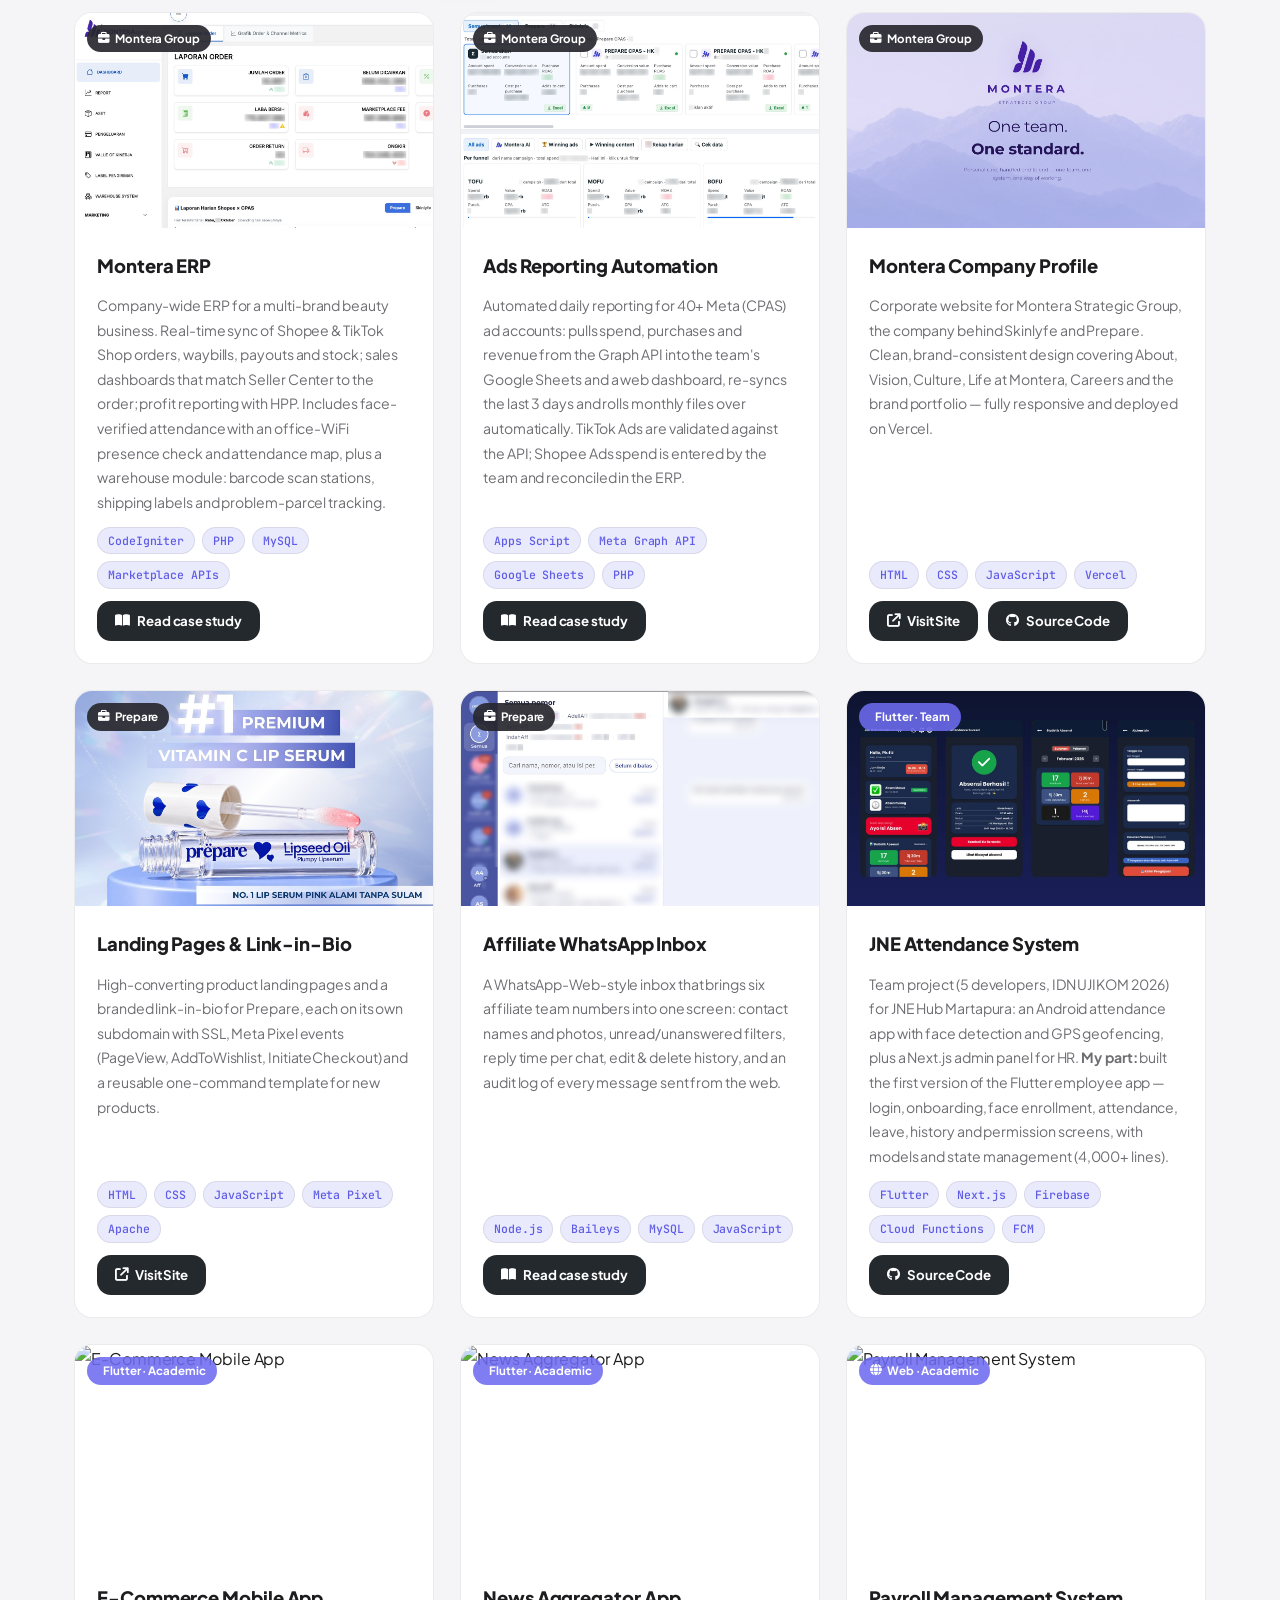
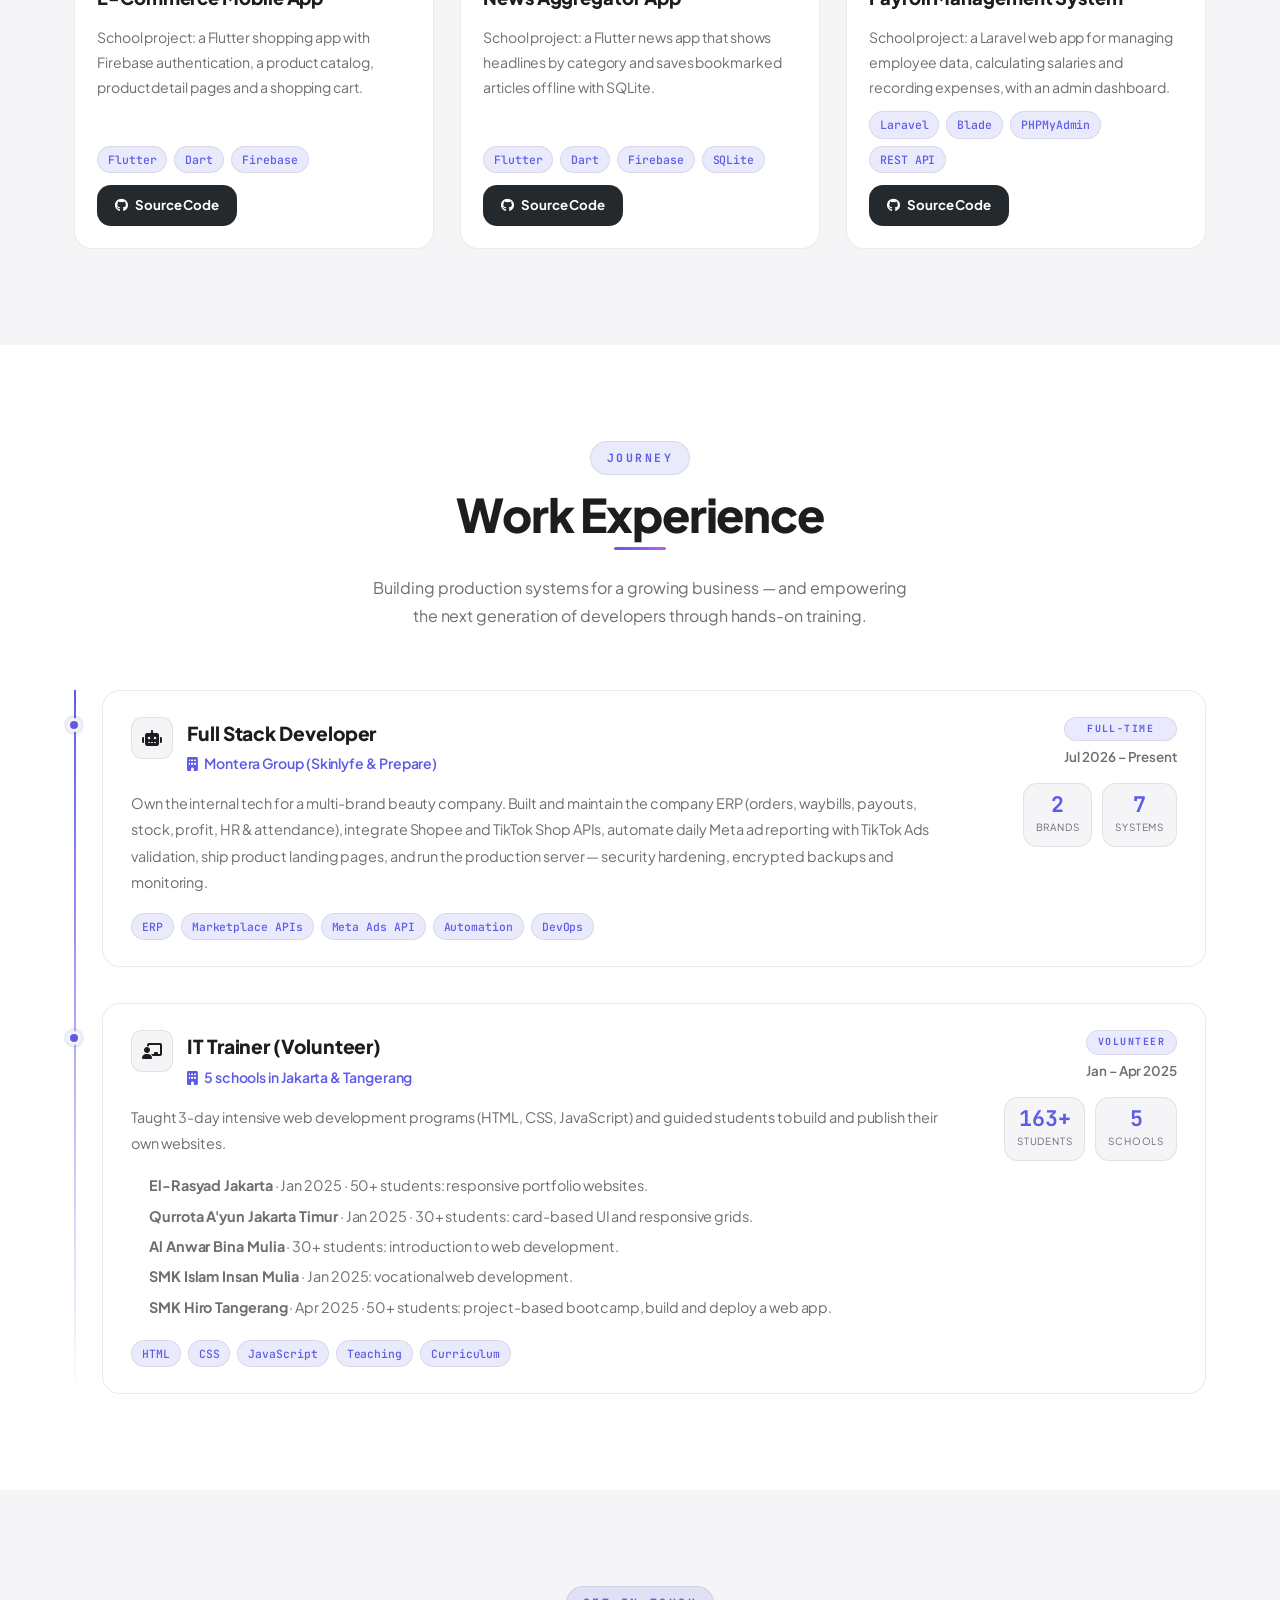
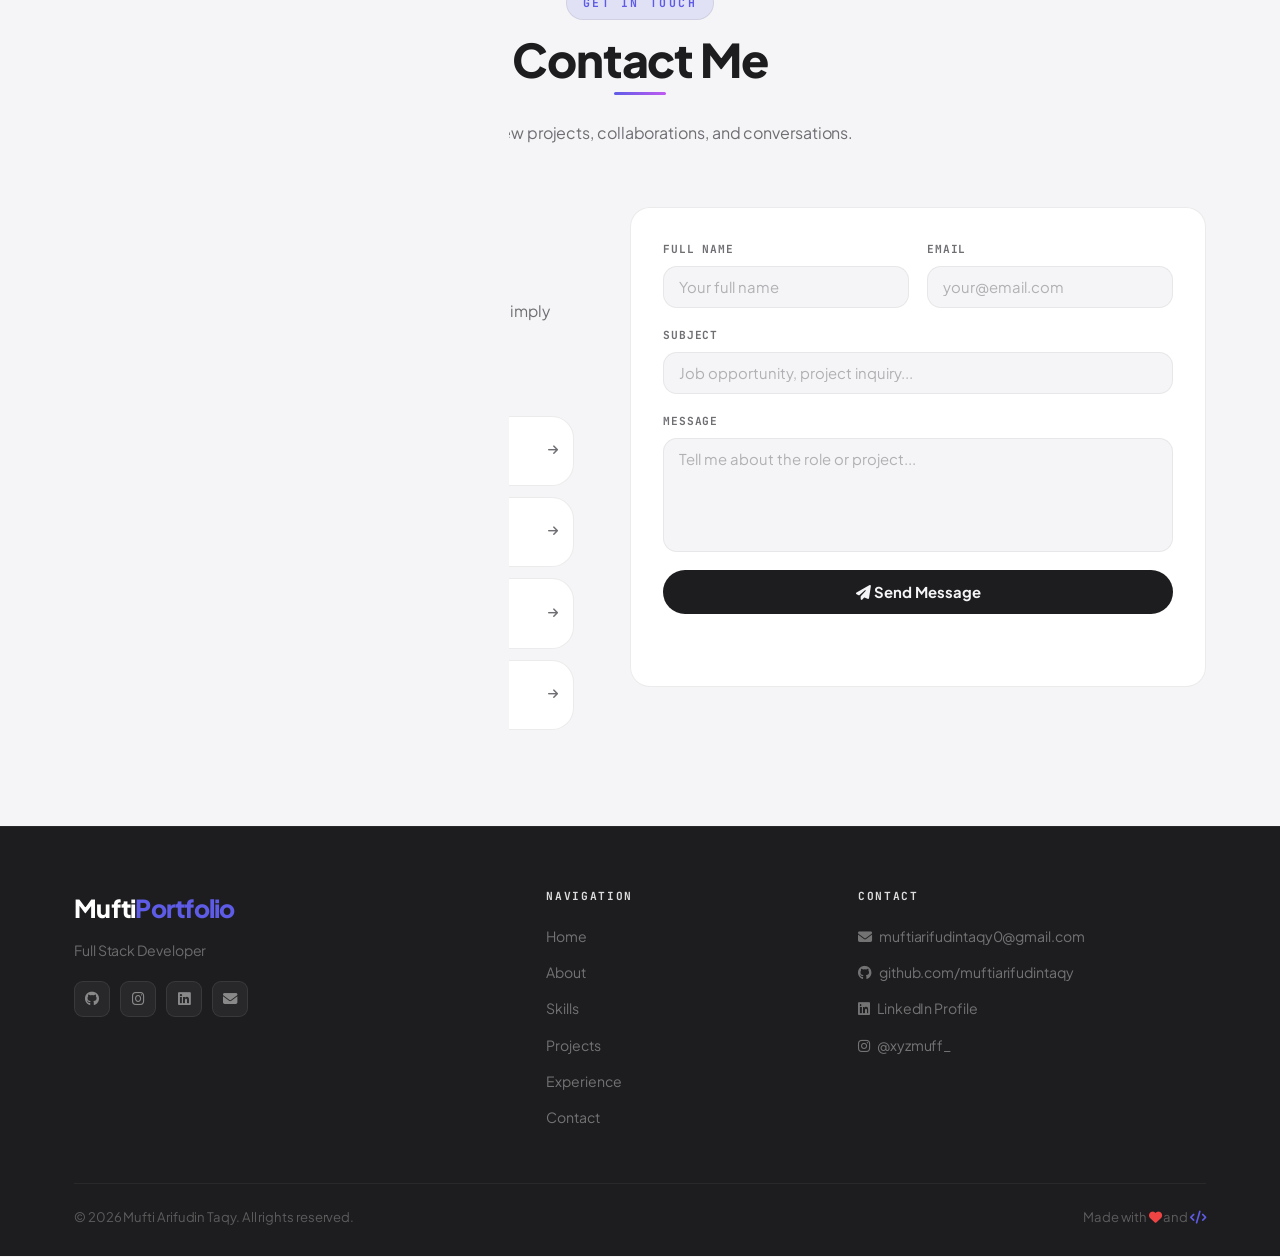
==== commit ce07887e: "Loader singkat saat refresh" ====
--- a/index.html
+++ b/index.html
@@ -887,7 +887,7 @@
   if (matchMedia('(prefers-reduced-motion: reduce)').matches) { loader.remove(); document.body.classList.add('loaded'); return; }
   document.body.classList.add('loading');
   let shown = 0, target = 0, done = false, ready = false;
-  const t0 = performance.now(), MIN = 1400;
+  const t0 = performance.now(), MIN = seen ? 350 : 1400;
   function paint(v){
     bar.style.width = v + '%';
     if (ring) ring.style.strokeDashoffset = C * (1 - v / 100);
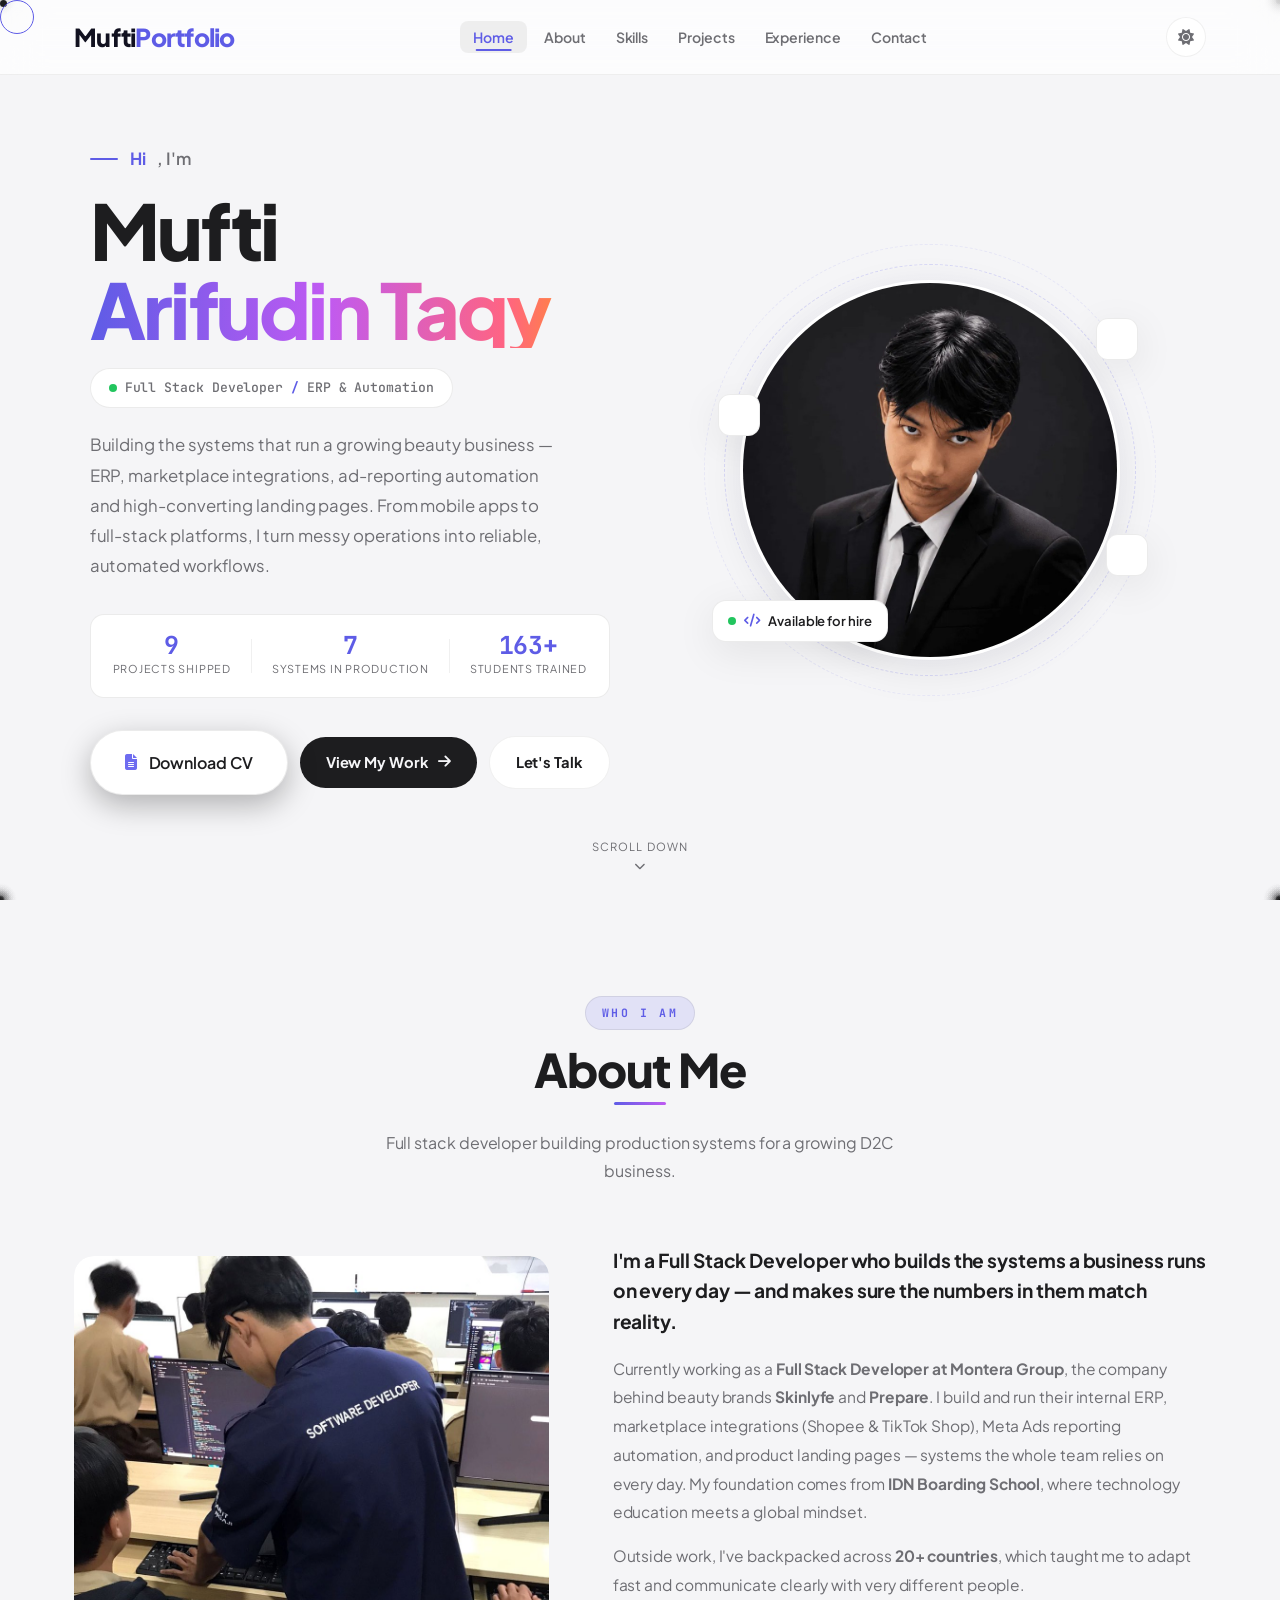
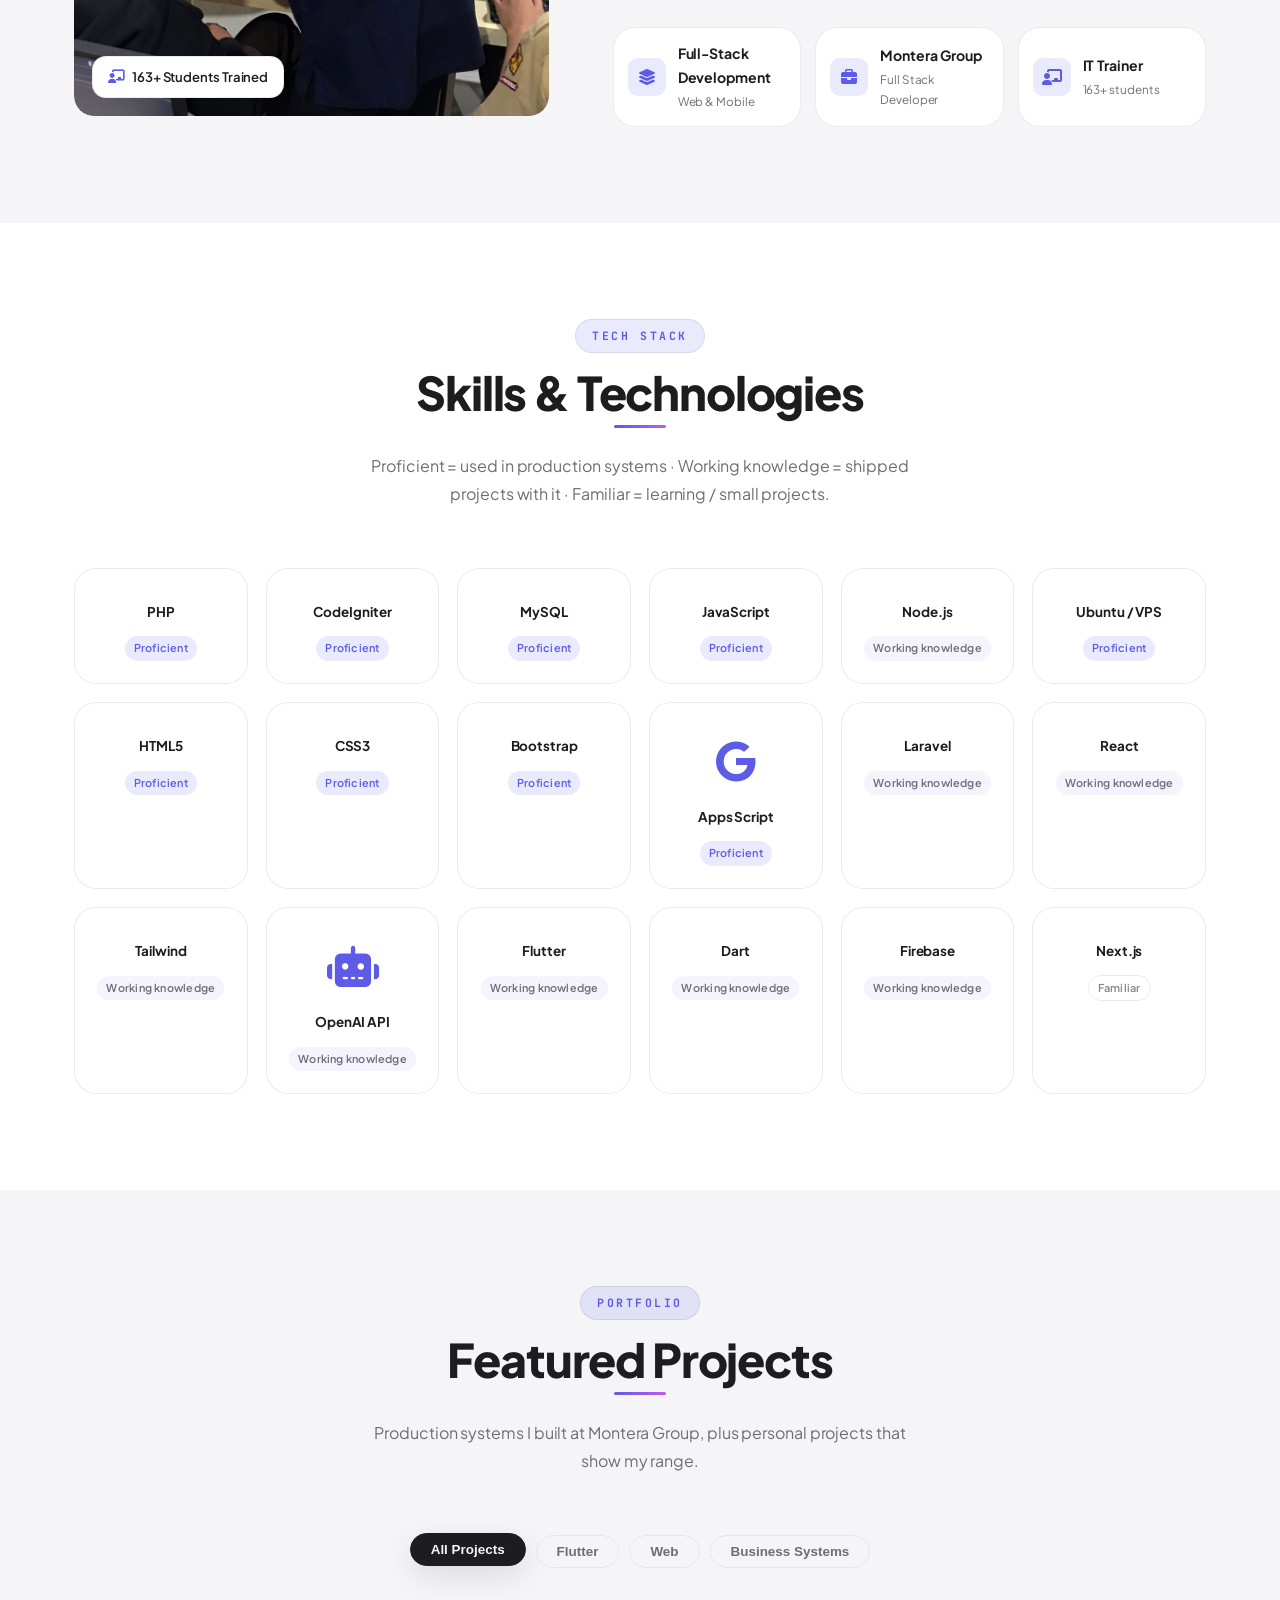
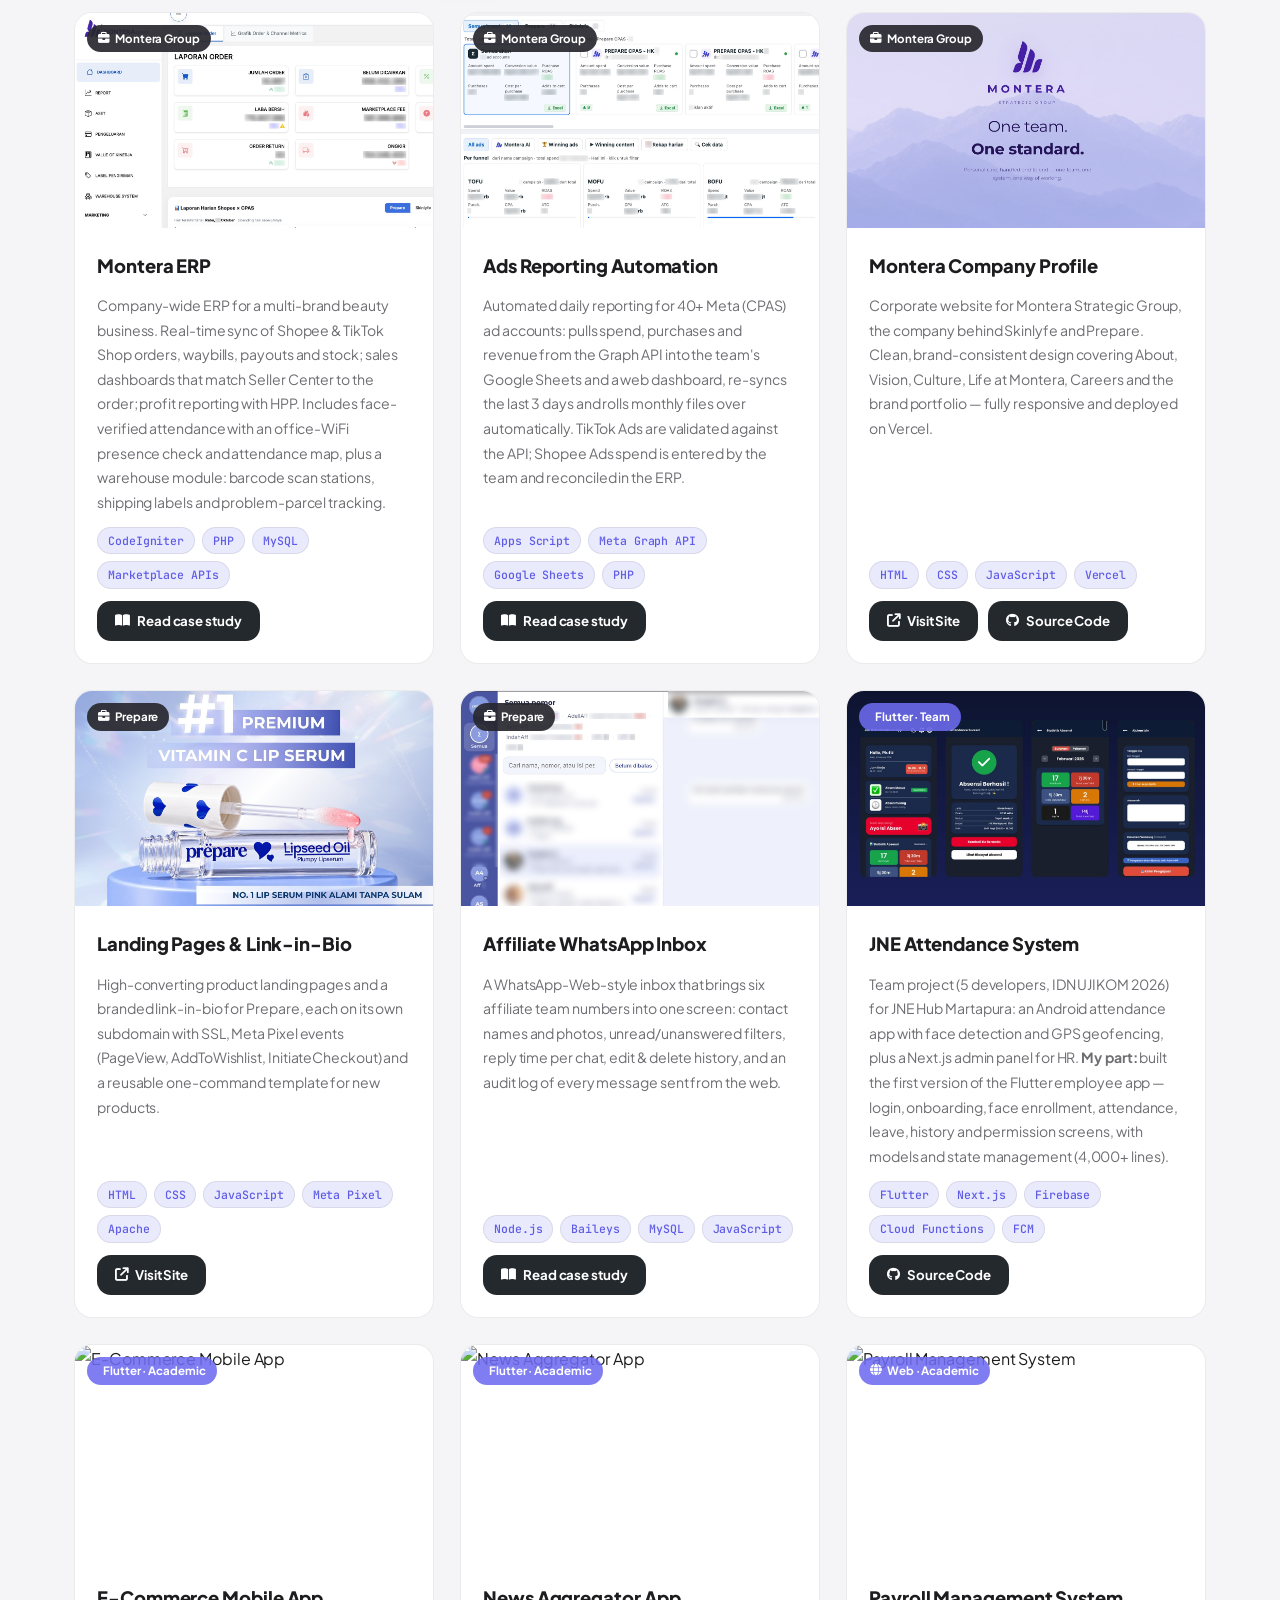
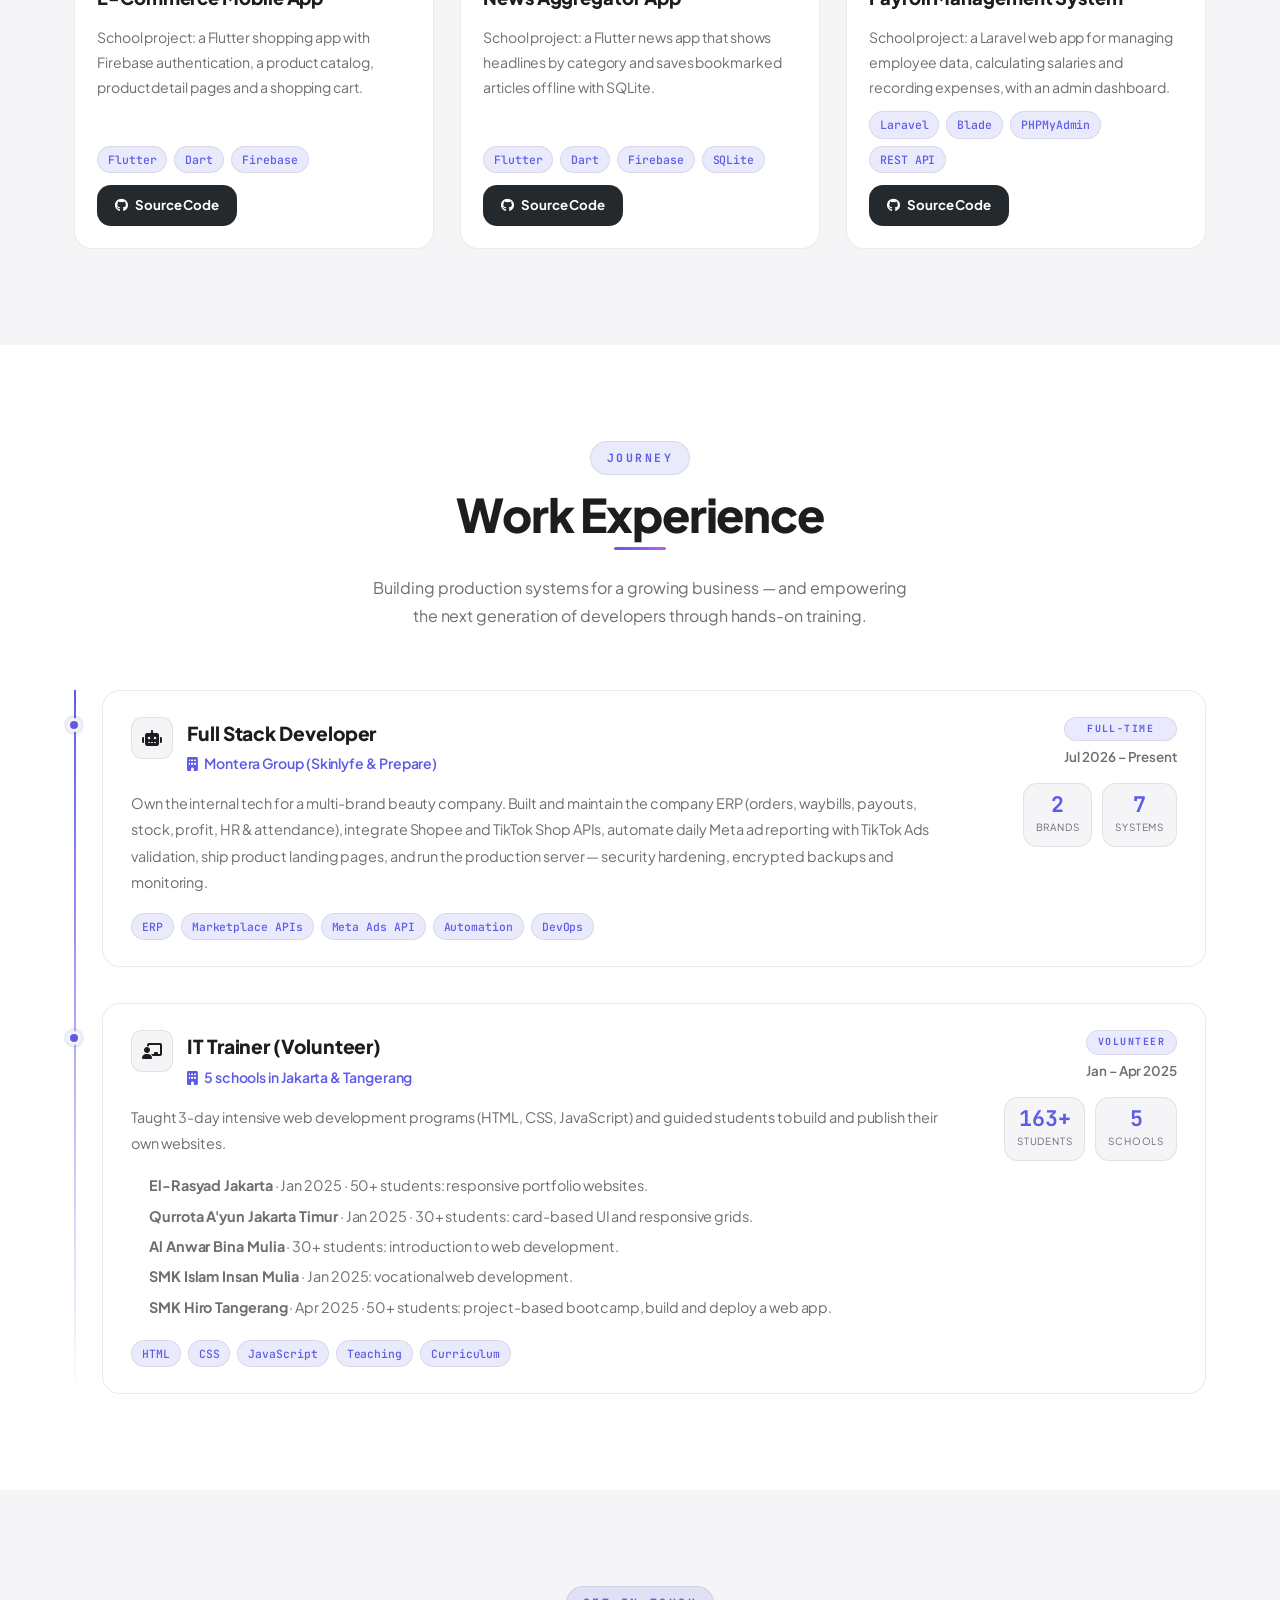
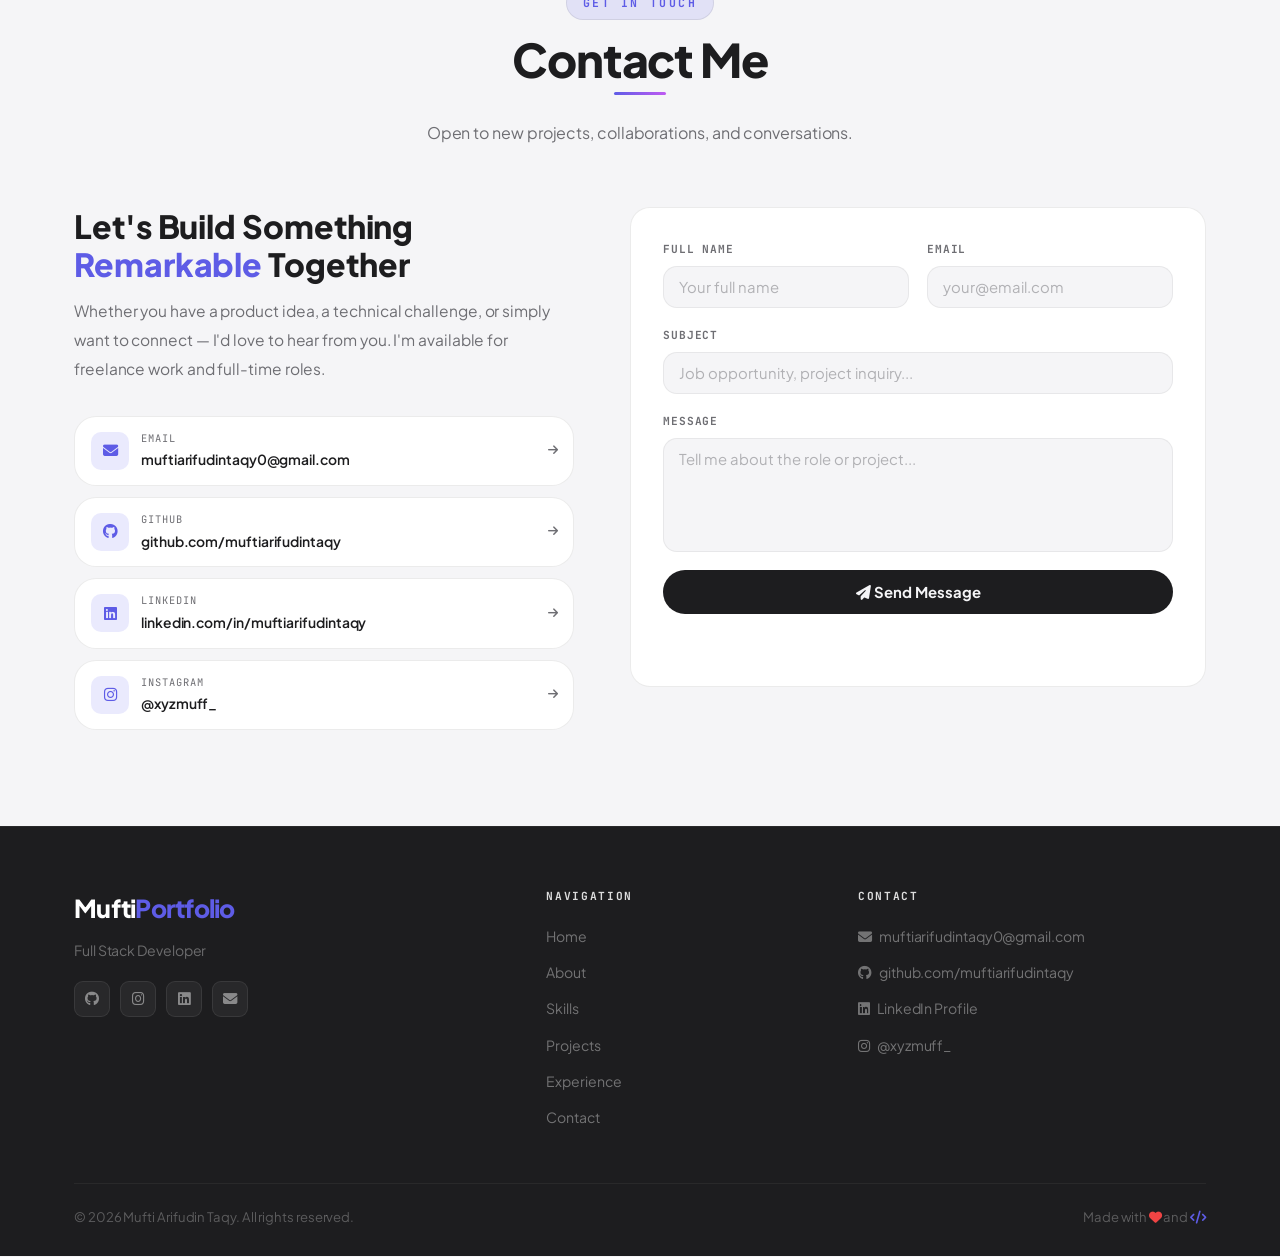
==== commit 9ff57aaf: "Layar awal hitam + loader singkat saat refresh" ====
--- a/index.html
+++ b/index.html
@@ -2,6 +2,7 @@
 <html lang="en" data-theme="light">
 <head>
   <meta charset="UTF-8"/>
+  <style>html{background:#000}#siteLoader{position:fixed;inset:0;z-index:99999;background:#000}</style>
   <meta name="viewport" content="width=device-width,initial-scale=1.0"/>
   <meta name="description" content="Mufti Arifudin Taqy — Full Stack Developer building production business systems: ERP, Shopee & TikTok Shop API integrations, Meta Ads reporting automation and web apps with PHP, JavaScript, Node.js and MySQL."/>
   <link rel="canonical" href="https://muftzyxslwly.my.id/"/>
@@ -23,9 +24,9 @@
   <title>Mufti Arifudin Taqy | Full Stack Developer</title>
   <link rel="preconnect" href="https://fonts.googleapis.com"/>
   <link rel="preconnect" href="https://fonts.gstatic.com" crossorigin/>
-  <link href="https://fonts.googleapis.com/css2?family=Plus+Jakarta+Sans:wght@300;400;500;600;700;800&family=JetBrains+Mono:wght@400;500;700&display=swap" rel="stylesheet"/>
-  <link rel="stylesheet" href="https://cdn.jsdelivr.net/gh/devicons/devicon@latest/devicon.min.css"/>
-  <link rel="stylesheet" href="https://cdnjs.cloudflare.com/ajax/libs/font-awesome/6.4.0/css/all.min.css"/>
+  <link rel="stylesheet" href="https://fonts.googleapis.com/css2?family=Plus+Jakarta+Sans:wght@300;400;500;600;700;800&family=JetBrains+Mono:wght@400;500;700&display=swap" media="print" onload="this.media='all'"/><noscript><link rel="stylesheet" href="https://fonts.googleapis.com/css2?family=Plus+Jakarta+Sans:wght@300;400;500;600;700;800&family=JetBrains+Mono:wght@400;500;700&display=swap"/></noscript>
+  <link rel="stylesheet" href="https://cdn.jsdelivr.net/gh/devicons/devicon@latest/devicon.min.css" media="print" onload="this.media='all'"/><noscript><link rel="stylesheet" href="https://cdn.jsdelivr.net/gh/devicons/devicon@latest/devicon.min.css"/></noscript>
+  <link rel="stylesheet" href="https://cdnjs.cloudflare.com/ajax/libs/font-awesome/6.4.0/css/all.min.css" media="print" onload="this.media='all'"/><noscript><link rel="stylesheet" href="https://cdnjs.cloudflare.com/ajax/libs/font-awesome/6.4.0/css/all.min.css"/></noscript>
   <link rel="stylesheet" href="style.css"/>
   <link rel="icon" type="image/png" href="assets/images/logo.png"/>
 </head>
